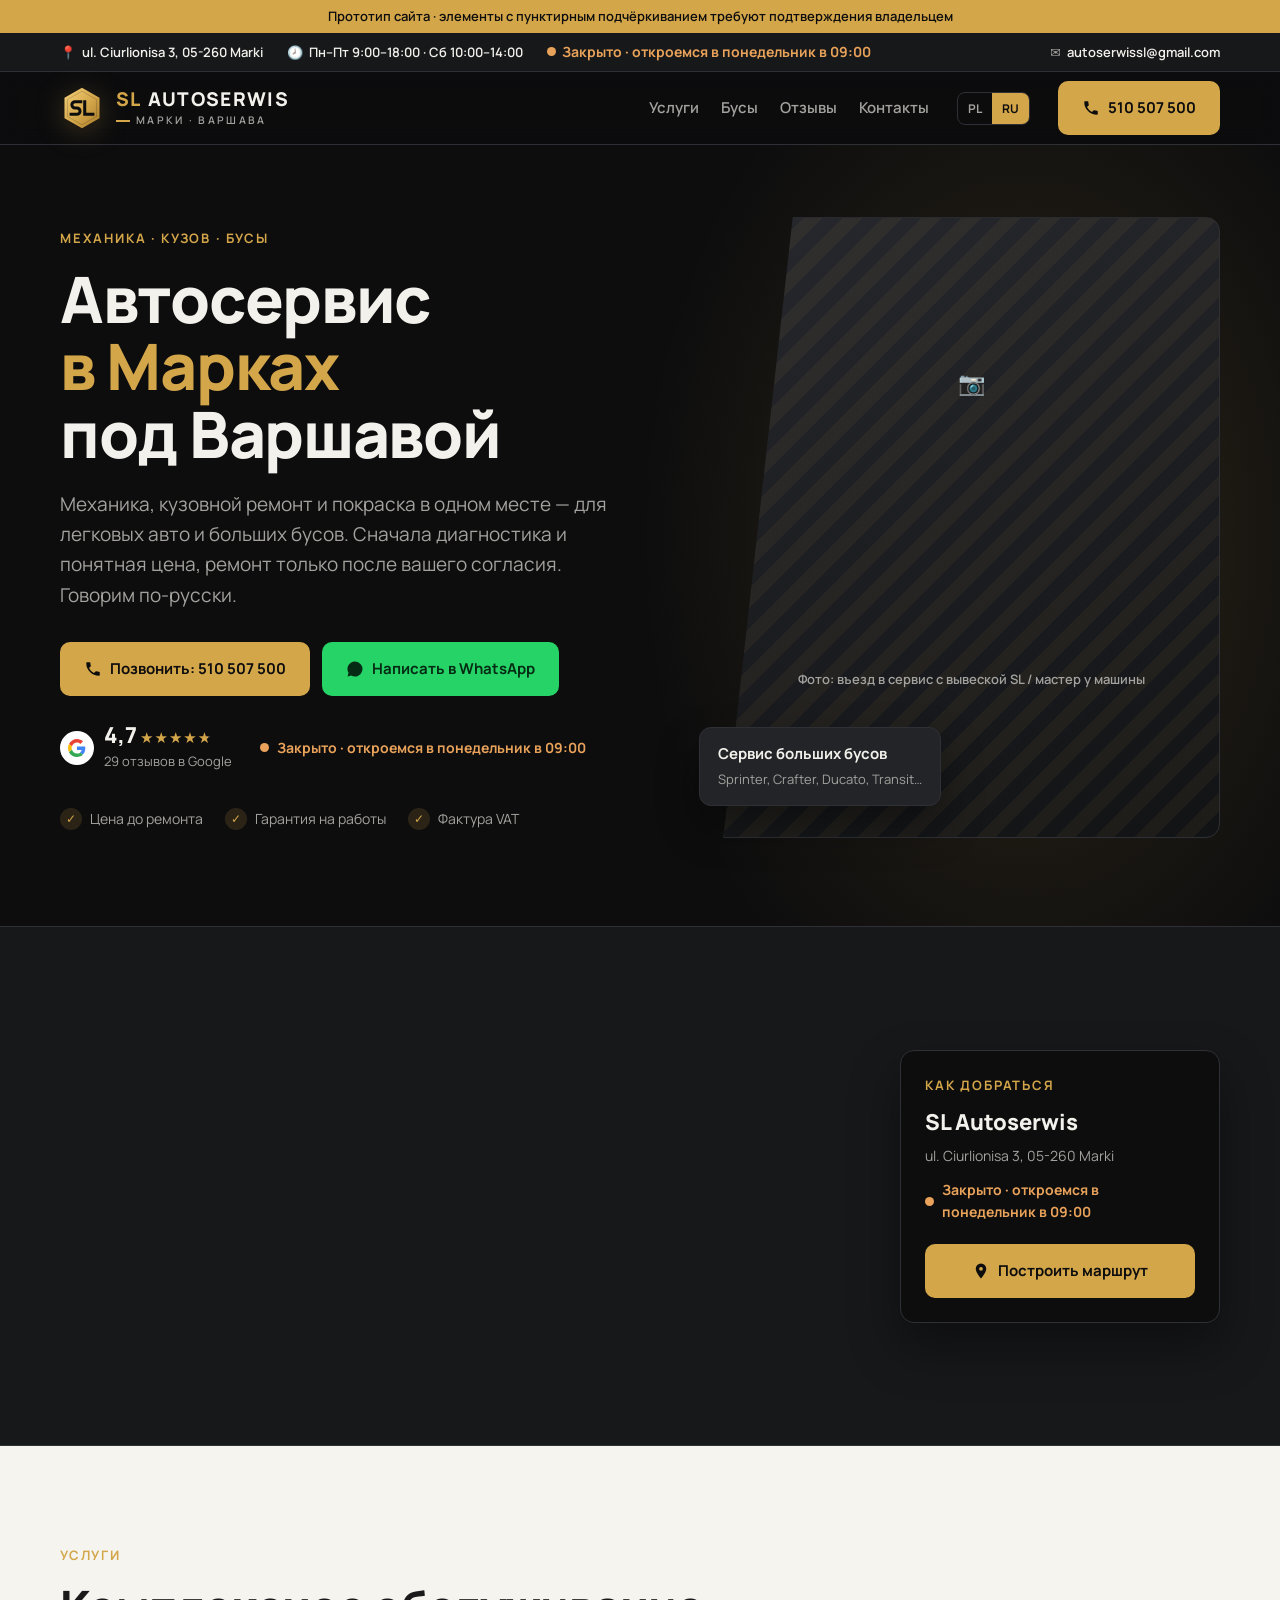
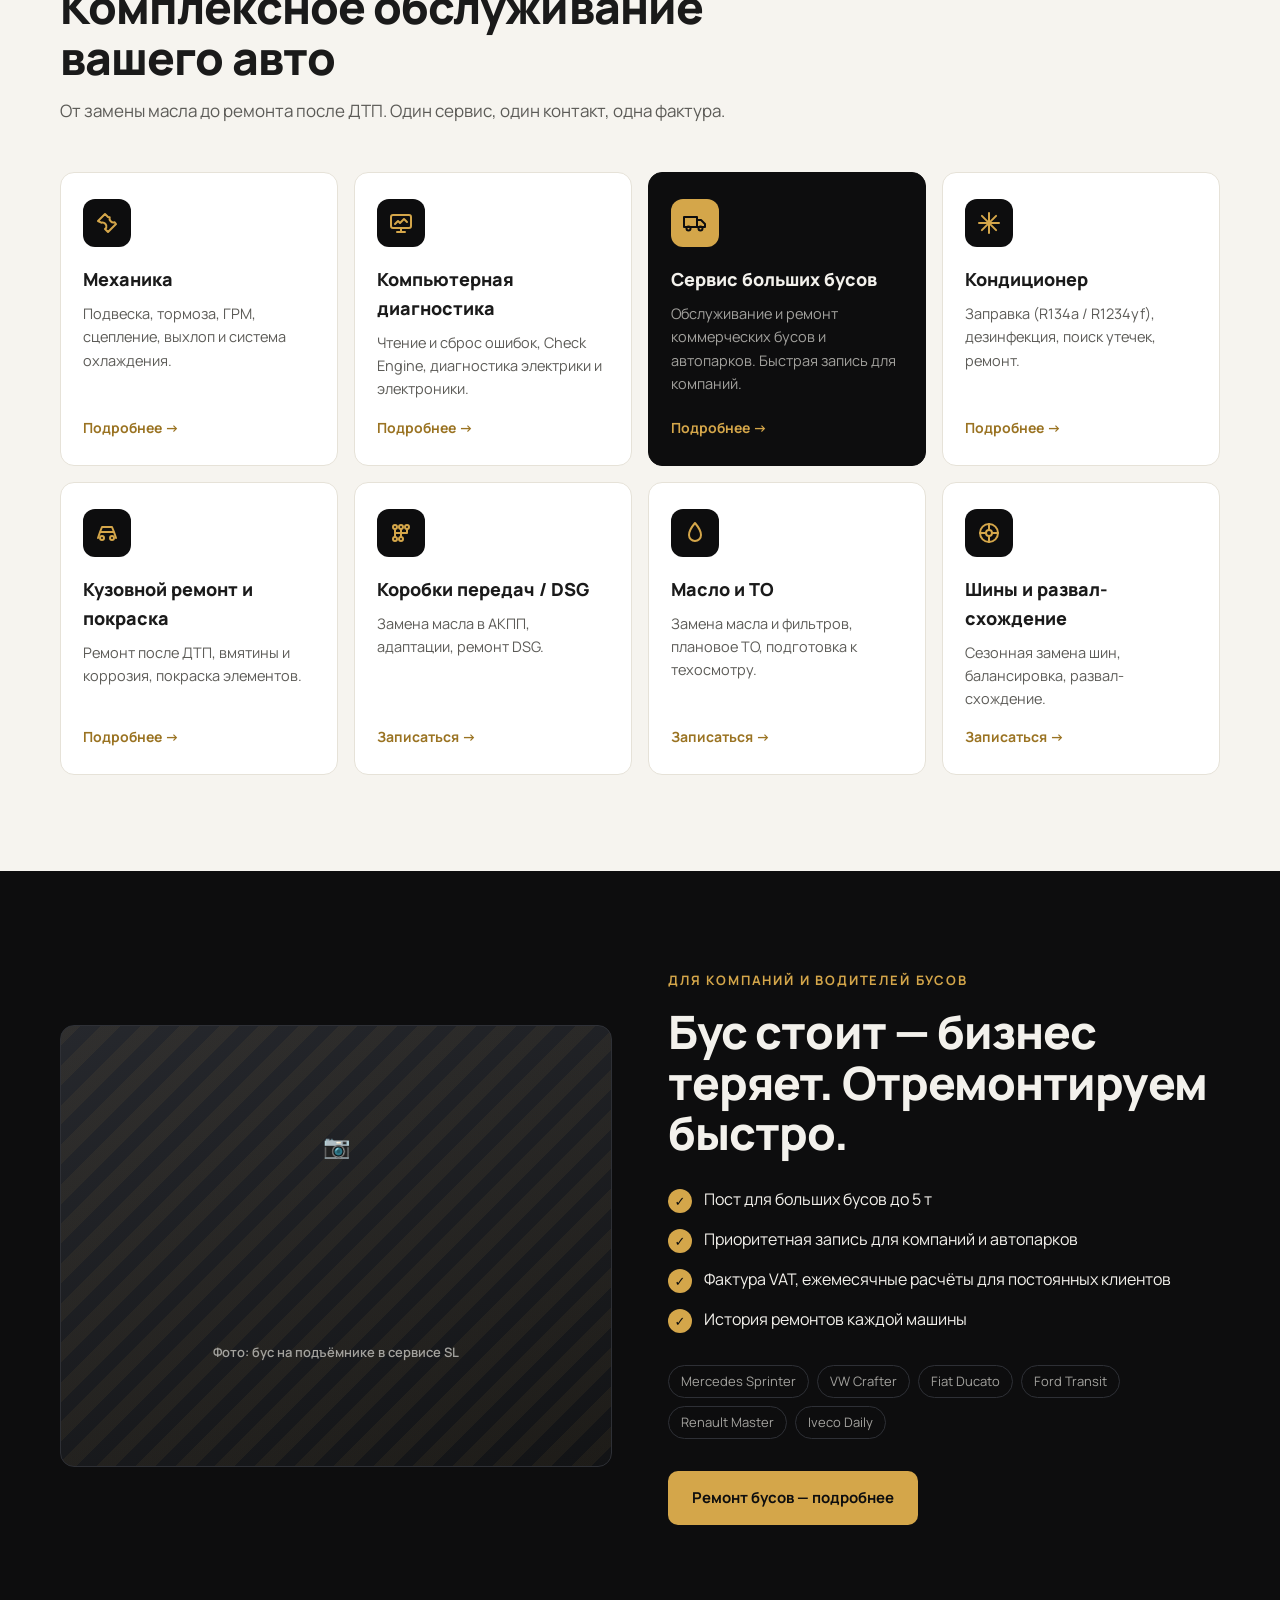
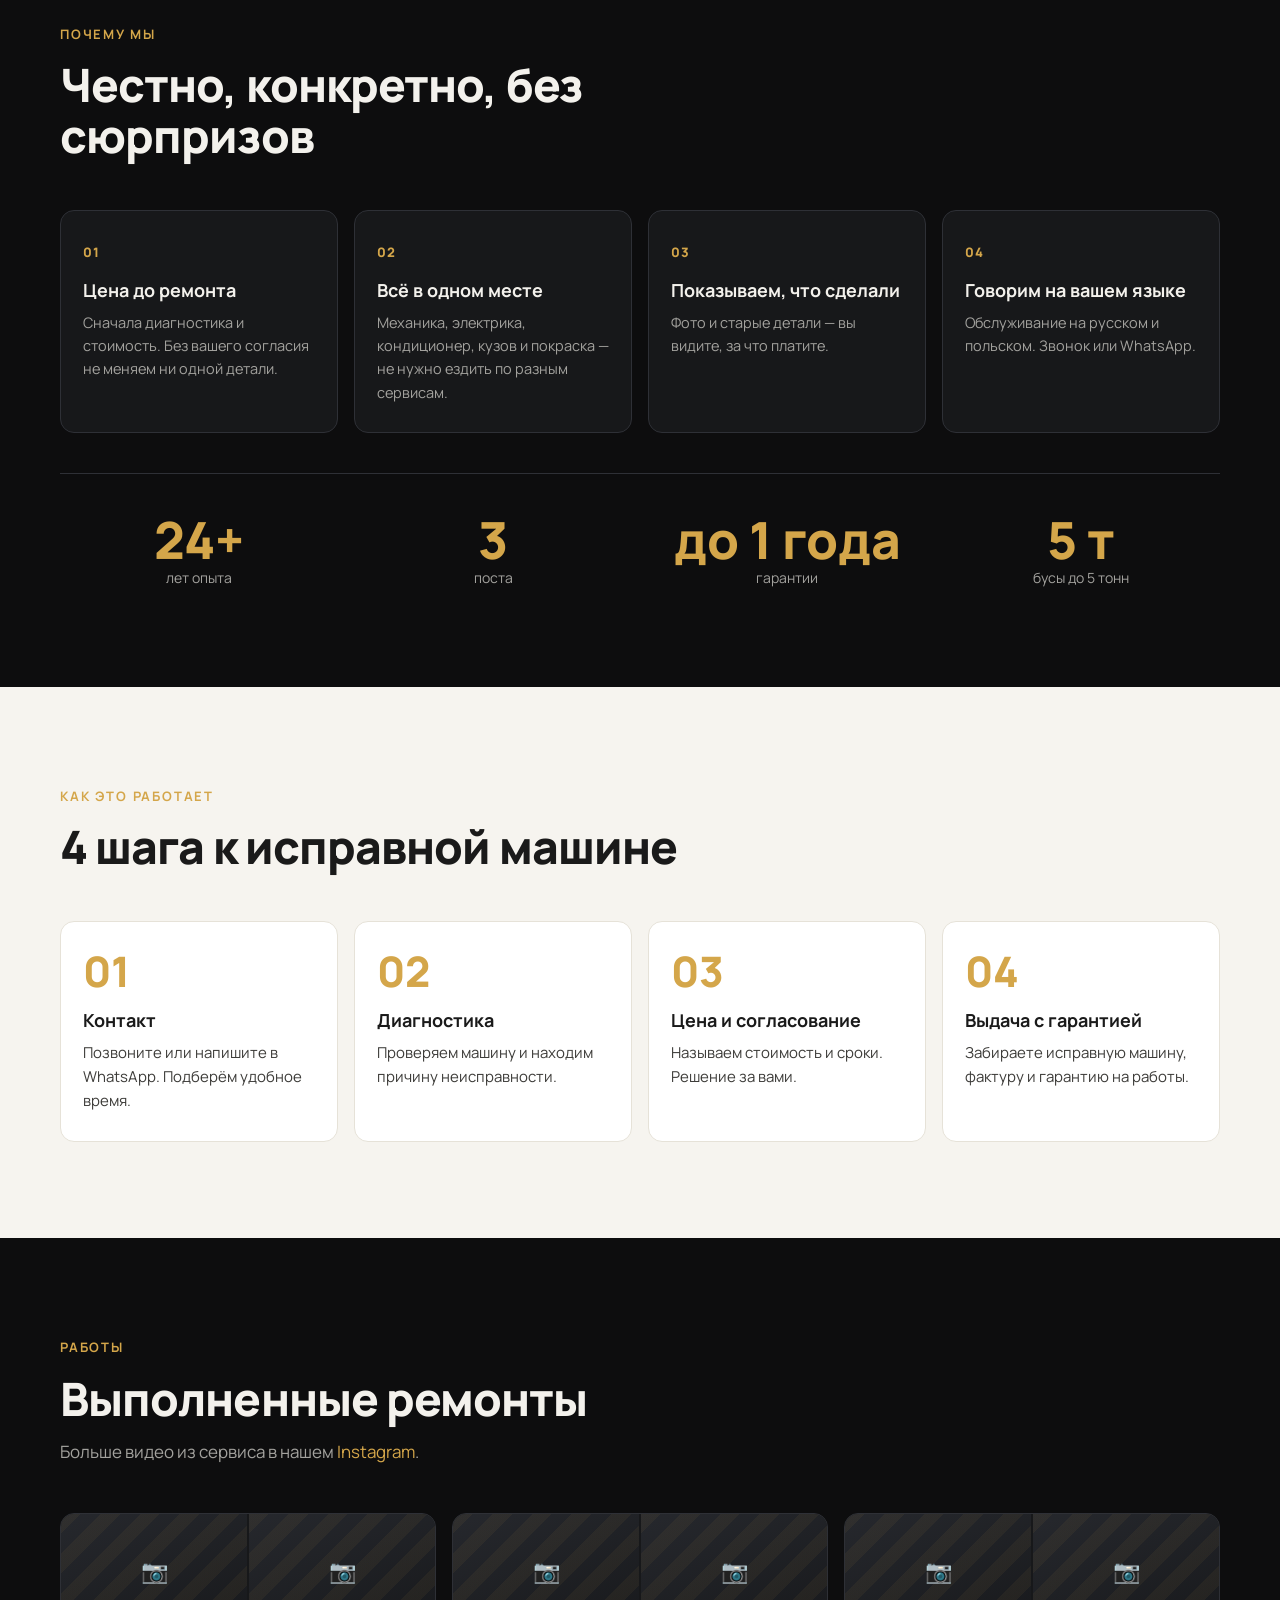
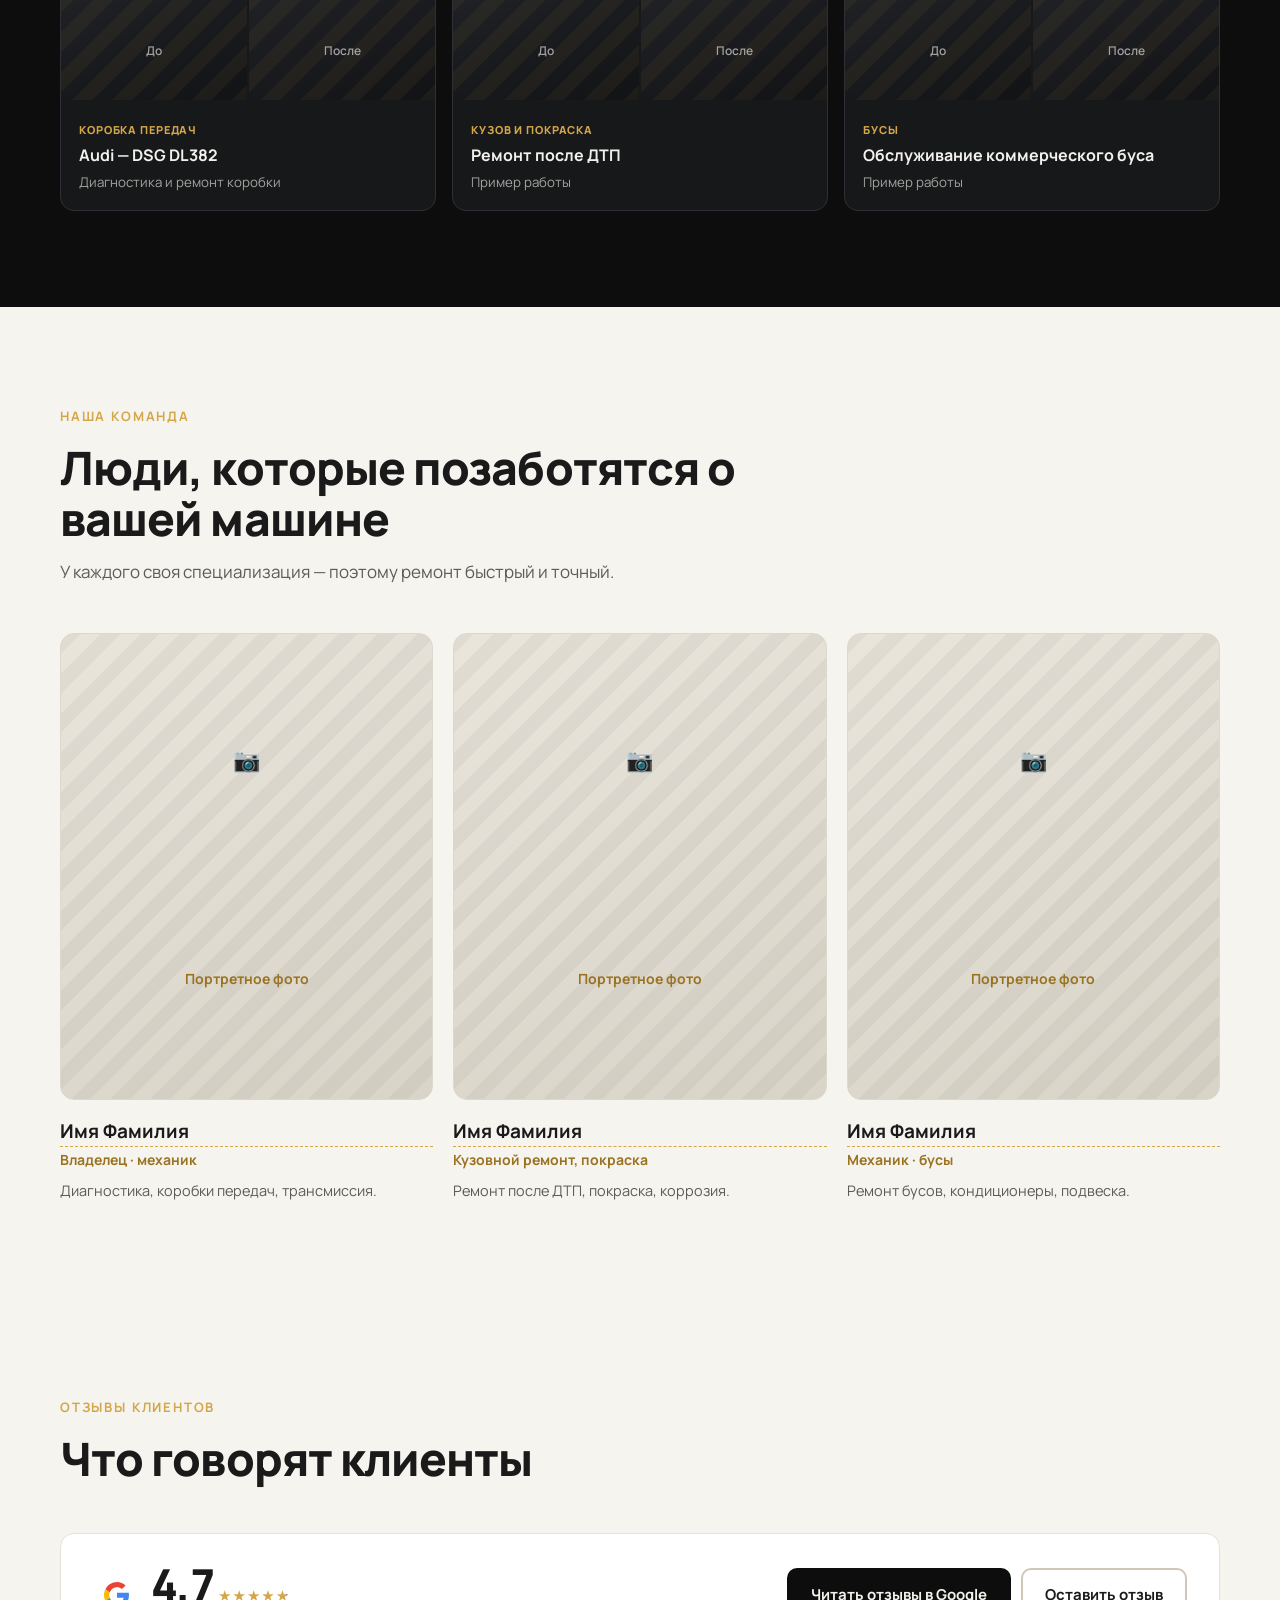
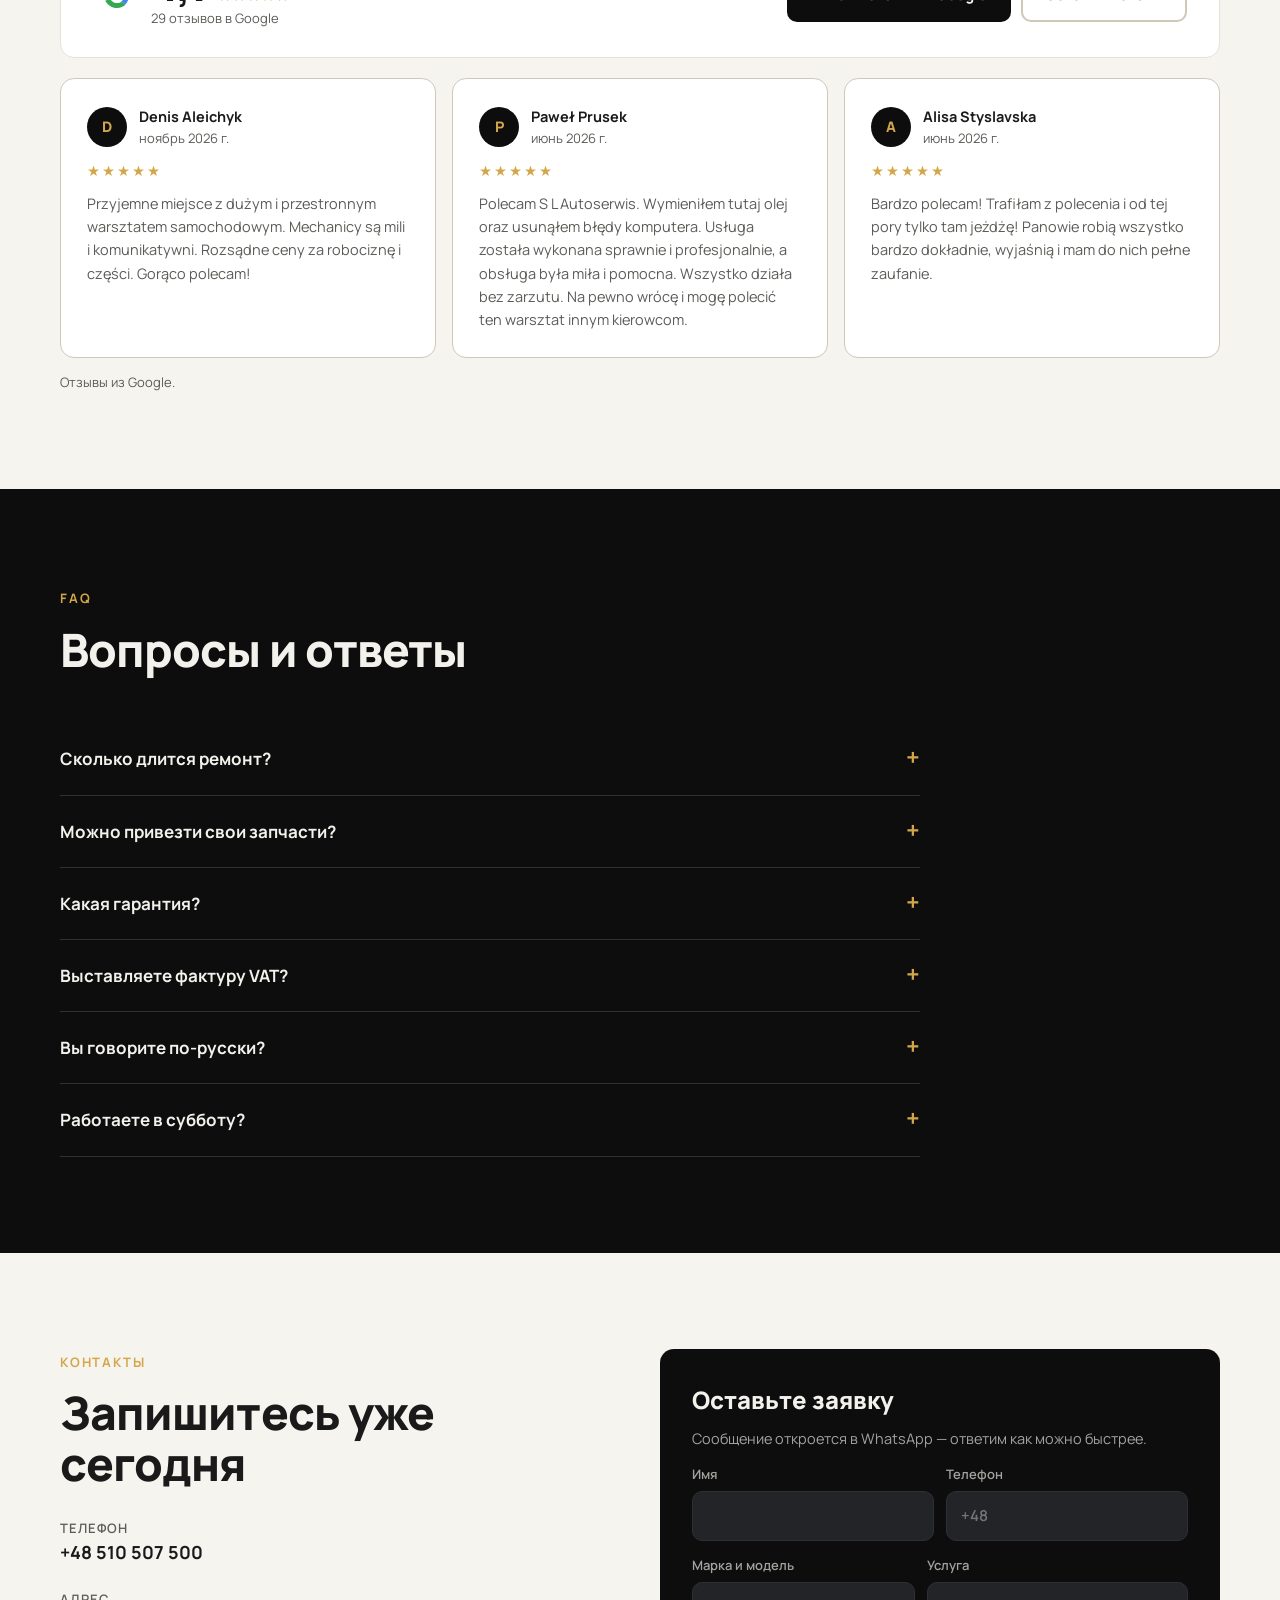
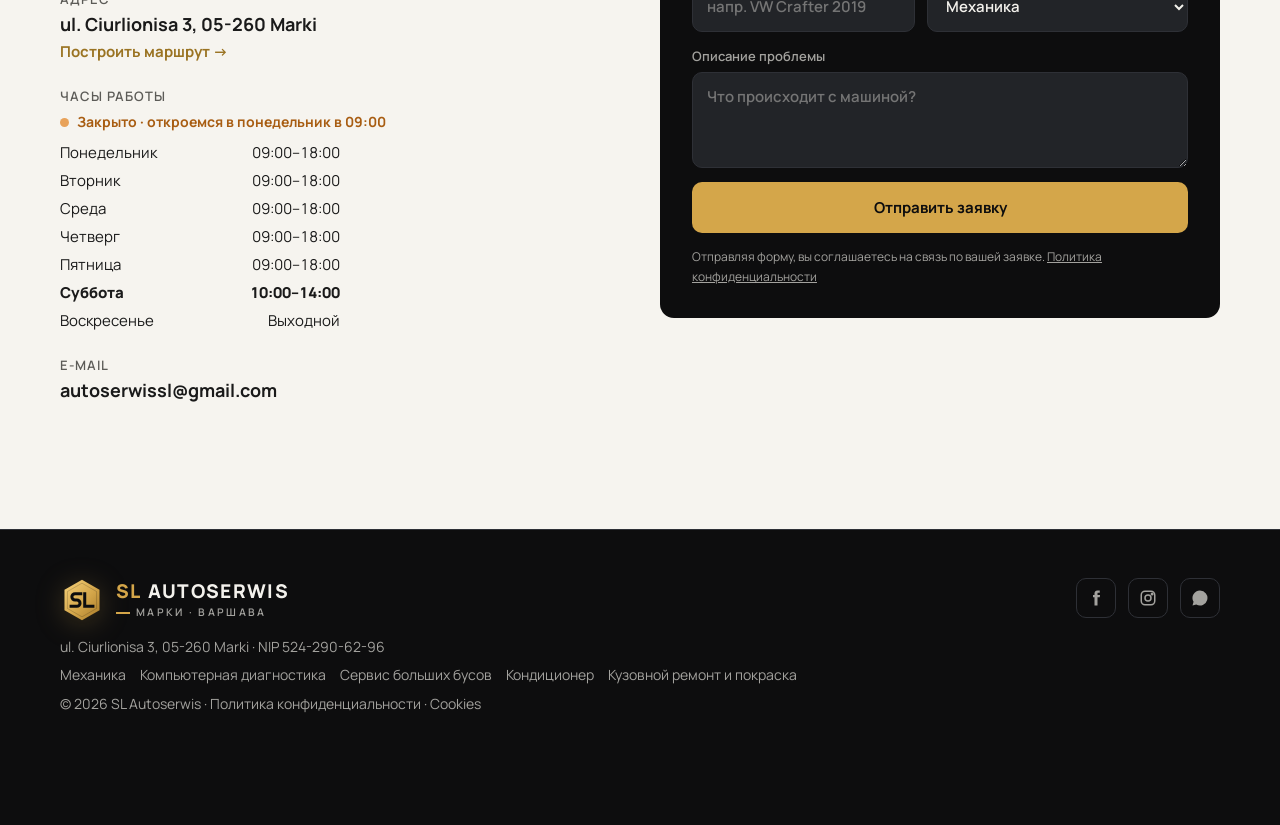
==== ru/index.html @ 9955bf22 "Deploy from sl-autoserwis@c86383a" ====
<!doctype html>
<html lang="ru" data-hours='{"0":null,"1":["09:00","18:00"],"2":["09:00","18:00"],"3":["09:00","18:00"],"4":["09:00","18:00"],"5":["09:00","18:00"],"6":["10:00","14:00"]}' data-gplace="ChIJBzP2SDncIEYR_Mc0iPlmmOU">
<head>
<meta charset="utf-8">
<meta name="viewport" content="width=device-width, initial-scale=1">
<title>Автосервис в Марках (Варшава) — механика, кузов, ремонт бусов | SL Autoserwis</title>
<meta name="description" content="SL Autoserwis в Марках под Варшавой: механика, диагностика, ремонт бусов, кондиционеры, кузовной ремонт и покраска. 4,7★ в Google. Говорим по-русски. ☎ 510 507 500">
<meta name="robots" content="noindex, nofollow">
<link rel="canonical" href="https://viktoriabortn.github.io/sl-autoserwis-site/ru/">
<link rel="alternate" hreflang="pl" href="https://viktoriabortn.github.io/sl-autoserwis-site/">
<link rel="alternate" hreflang="ru" href="https://viktoriabortn.github.io/sl-autoserwis-site/ru/">
<link rel="alternate" hreflang="x-default" href="https://viktoriabortn.github.io/sl-autoserwis-site/">
<meta property="og:type" content="website">
<meta property="og:title" content="Автосервис в Марках (Варшава) — механика, кузов, ремонт бусов | SL Autoserwis">
<meta property="og:description" content="SL Autoserwis в Марках под Варшавой: механика, диагностика, ремонт бусов, кондиционеры, кузовной ремонт и покраска. 4,7★ в Google. Говорим по-русски. ☎ 510 507 500">
<meta property="og:url" content="https://viktoriabortn.github.io/sl-autoserwis-site/ru/">
<meta property="og:locale" content="ru_RU">
<link rel="preconnect" href="https://fonts.googleapis.com">
<link rel="preconnect" href="https://fonts.gstatic.com" crossorigin>
<link href="https://fonts.googleapis.com/css2?family=Manrope:wght@400;500;600;700;800&display=swap&subset=latin-ext,cyrillic" rel="stylesheet">
<link rel="icon" type="image/svg+xml" href="../assets/favicon.svg">
<link rel="stylesheet" href="../assets/styles.css?v=2c97a1ee">
<script>document.documentElement.classList.add("js")</script>
<script type="application/ld+json">{"@context":"https://schema.org","@type":"AutoRepair","name":"SL Autoserwis","url":"https://viktoriabortn.github.io/sl-autoserwis-site/ru/","telephone":"+48510507500","taxID":"5242906296","email":"autoserwissl@gmail.com","address":{"@type":"PostalAddress","streetAddress":"ul. Ciurlionisa 3","postalCode":"05-260","addressLocality":"Marki","addressCountry":"PL"},"geo":{"@type":"GeoCoordinates","latitude":52.3366502,"longitude":21.112326},"hasMap":"https://www.google.com/maps?cid=16544086453063567356","openingHoursSpecification":[{"@type":"OpeningHoursSpecification","dayOfWeek":"Monday","opens":"09:00","closes":"18:00"},{"@type":"OpeningHoursSpecification","dayOfWeek":"Tuesday","opens":"09:00","closes":"18:00"},{"@type":"OpeningHoursSpecification","dayOfWeek":"Wednesday","opens":"09:00","closes":"18:00"},{"@type":"OpeningHoursSpecification","dayOfWeek":"Thursday","opens":"09:00","closes":"18:00"},{"@type":"OpeningHoursSpecification","dayOfWeek":"Friday","opens":"09:00","closes":"18:00"},{"@type":"OpeningHoursSpecification","dayOfWeek":"Saturday","opens":"10:00","closes":"14:00"}],"knowsLanguage":["pl","ru"],"sameAs":["https://www.facebook.com/SLautoserwis","https://www.instagram.com/sl_autoserwis/"]}</script>
</head>
<body>

<div class="proto">Прототип сайта · элементы с пунктирным подчёркиванием требуют подтверждения владельцем</div>

<div class="topbar">
  <div class="wrap">
    <div style="display:flex;gap:24px;flex-wrap:wrap;align-items:center">
      <span>📍 <b>ul. Ciurlionisa 3, 05-260 Marki</b></span>
      <span>🕗 <b>Пн–Пт 9:00–18:00 · Сб 10:00–14:00</b></span>
      <span class="status" data-status></span>
    </div>
    <span>✉️ <a href="mailto:autoserwissl@gmail.com"><b>autoserwissl@gmail.com</b></a></span>
  </div>
</div>

<header class="site">
  <div class="wrap">
    <a href="../ru/" class="logo" aria-label="SL Autoserwis">
      <svg class="logo-mark" width="44" height="44" viewBox="0 0 64 64" aria-hidden="true">
  <defs><linearGradient id="lg-h" x1="0" y1="0" x2="1" y2="1"><stop offset="0" stop-color="#f6d27a"/><stop offset=".55" stop-color="#d4a64a"/><stop offset="1" stop-color="#a87a28"/></linearGradient></defs>
  <path d="M32 2.5 57.5 17.2v29.6L32 61.5 6.5 46.8V17.2z" fill="url(#lg-h)"/>
  <path d="M32 7.5 53.2 19.7v24.6L32 56.5 10.8 44.3V19.7z" fill="none" stroke="#0d0d0e" stroke-opacity=".22" stroke-width="1.2"/>
  <g transform="translate(32 32) scale(.88) translate(-32 -32)">
    <path d="M30 21.5H20.5a5.25 5.25 0 0 0 0 10.5h3a5.25 5.25 0 0 1 0 10.5H14" fill="none" stroke="#0d0d0e" stroke-width="5" stroke-linecap="square" stroke-linejoin="round"/>
    <path d="M36.5 21.5v21H50" fill="none" stroke="#0d0d0e" stroke-width="5" stroke-linecap="square" stroke-linejoin="miter"/>
  </g>
</svg>
      <span class="logo-text"><b><em>SL</em>AUTOSERWIS</b><small>Марки · Варшава</small></span>
    </a>
    <nav class="main">
      <a href="#uslugi">Услуги</a>
      <a href="#busy">Бусы</a>
      <a href="#opinie">Отзывы</a>
      <a href="#kontakt">Контакты</a>
    </nav>
    <div class="lang" role="group" aria-label="Język / Язык">
      <a href="../" hreflang="pl">PL</a><a href="../ru/" hreflang="ru" class="on" aria-current="true">RU</a>
    </div>
    <a href="tel:+48510507500" class="btn btn-gold btn-call"><svg viewBox="0 0 24 24" fill="currentColor" aria-hidden="true"><path d="M6.6 10.8a15.1 15.1 0 0 0 6.6 6.6l2.2-2.2c.3-.3.7-.4 1-.2 1.1.4 2.3.6 3.6.6.6 0 1 .4 1 1V20c0 .6-.4 1-1 1A17 17 0 0 1 3 4c0-.6.4-1 1-1h3.5c.6 0 1 .4 1 1 0 1.3.2 2.5.6 3.6.1.3 0 .7-.2 1l-2.3 2.2z"/></svg>510 507 500</a>
  </div>
</header>

<main id="top">

<section class="hero">
  <div class="wrap">
    <div>
      <span class="eyebrow">Механика · Кузов · Бусы</span>
      <h1>Автосервис <em>в&nbsp;Марках</em> под&nbsp;Варшавой</h1>
      <p class="lead">Механика, кузовной ремонт и покраска в одном месте — для легковых авто и больших бусов. Сначала диагностика и понятная цена, ремонт только после вашего согласия. Говорим по-русски.</p>
      <div class="ctas">
        <a href="tel:+48510507500" class="btn btn-gold"><svg viewBox="0 0 24 24" fill="currentColor" aria-hidden="true"><path d="M6.6 10.8a15.1 15.1 0 0 0 6.6 6.6l2.2-2.2c.3-.3.7-.4 1-.2 1.1.4 2.3.6 3.6.6.6 0 1 .4 1 1V20c0 .6-.4 1-1 1A17 17 0 0 1 3 4c0-.6.4-1 1-1h3.5c.6 0 1 .4 1 1 0 1.3.2 2.5.6 3.6.1.3 0 .7-.2 1l-2.3 2.2z"/></svg><span>Позвонить: 510 507 500</span></a>
        <a href="https://wa.me/48510507500" target="_blank" rel="noopener" class="btn btn-wa"><svg viewBox="0 0 24 24" fill="currentColor" aria-hidden="true"><path d="M17.5 14.4c-.3-.1-1.8-.9-2-1-.3-.1-.5-.1-.7.1l-.9 1.2c-.2.2-.3.2-.6.1a8 8 0 0 1-4-3.5c-.3-.5.3-.5.9-1.6.1-.2 0-.4 0-.5l-.9-2.2c-.2-.6-.5-.5-.7-.5h-.6c-.2 0-.5.1-.8.4-.3.3-1 1-1 2.5s1.1 2.9 1.2 3.1c.1.2 2.1 3.2 5.1 4.5 1.9.8 2.6.9 3.6.7.6-.1 1.8-.7 2-1.4.2-.7.2-1.3.2-1.4-.1-.2-.3-.3-.6-.4zM12 2a10 10 0 0 0-8.6 15.1L2 22l5-1.3A10 10 0 1 0 12 2z"/></svg><span>Написать в WhatsApp</span></a>
      </div>
      <div class="hero-meta">
        
      <a class="rating" href="https://www.google.com/maps?cid=16544086453063567356" target="_blank" rel="noopener">
        <span class="g"><svg viewBox="0 0 48 48" aria-hidden="true"><path fill="#EA4335" d="M24 9.5c3.5 0 6.6 1.2 9.1 3.6l6.8-6.8C35.8 2.4 30.3 0 24 0 14.6 0 6.6 5.4 2.7 13.3l7.9 6.1C12.5 13.6 17.8 9.5 24 9.5z"/><path fill="#4285F4" d="M46.1 24.5c0-1.6-.1-3.1-.4-4.5H24v9h12.4c-.5 2.9-2.2 5.3-4.6 6.9l7.4 5.7c4.3-4 6.9-9.9 6.9-17.1z"/><path fill="#FBBC05" d="M10.6 28.6A14.5 14.5 0 0 1 9.5 24c0-1.6.3-3.2.8-4.6l-7.9-6.1A24 24 0 0 0 0 24c0 3.9.9 7.5 2.7 10.7l7.9-6.1z"/><path fill="#34A853" d="M24 48c6.5 0 11.9-2.1 15.9-5.8l-7.4-5.7c-2.1 1.4-4.8 2.3-8.5 2.3-6.2 0-11.5-4.2-13.4-9.9l-7.9 6.1C6.6 42.6 14.6 48 24 48z"/></svg></span>
        <span><strong data-g-rating>4,7</strong> <span class="stars" style="--r:94%">★★★★★</span><small data-g-count>29 отзывов в Google</small></span>
      </a>
        <span class="status" data-status></span>
      </div>
      <div class="badges">
        <div><i>✓</i><span>Цена до ремонта</span></div>
        <div><i>✓</i><span>Гарантия на работы</span></div>
        <div><i>✓</i><span>Фактура VAT</span></div>
      </div>
    </div>
    <div class="hero-media">
      <div class="ph"><span>Фото: въезд в сервис с вывеской SL / мастер у машины</span></div>
      <a class="hero-card" href="../ru/uslugi/serwis-busow/">
        <b>Сервис больших бусов</b>
        <small>Sprinter, Crafter, Ducato, Transit…</small>
      </a>
    </div>
  </div>
</section>

<section id="dojazd" class="map-band" aria-label="Адрес">
  <iframe title="SL Autoserwis — Адрес" loading="lazy" referrerpolicy="no-referrer-when-downgrade" src="https://www.google.com/maps?q=SL+Autoserwis,+Ciurlionisa+3,+05-260+Marki&z=15&output=embed&hl=ru"></iframe>
  <div class="wrap">
    <div class="map-card">
      <span class="eyebrow">Как добраться</span>
      <b>SL Autoserwis</b>
      <small>ul. Ciurlionisa 3, 05-260 Marki</small>
      <span class="status" data-status></span>
      <a class="btn btn-gold" href="https://www.google.com/maps/dir/?api=1&destination=SL+Autoserwis%2C+Ciurlionisa+3%2C+05-260+Marki" target="_blank" rel="noopener"><svg viewBox="0 0 24 24" fill="currentColor" aria-hidden="true"><path d="M12 2a7 7 0 0 0-7 7c0 5.2 7 13 7 13s7-7.8 7-13a7 7 0 0 0-7-7zm0 9.5A2.5 2.5 0 1 1 12 6.5a2.5 2.5 0 0 1 0 5z"/></svg>Построить маршрут</a>
    </div>
  </div>
</section>

<section id="uslugi" class="light">
  <div class="wrap">
    <div class="sec-head rv">
      <span class="eyebrow">Услуги</span>
      <h2>Комплексное обслуживание вашего авто</h2>
      <p>От замены масла до ремонта после ДТП. Один сервис, один контакт, одна фактура.</p>
    </div>
    <div class="services">
      <article class="svc rv">
        <div class="ic"><svg viewBox="0 0 24 24" fill="none" stroke="currentColor" stroke-width="2" stroke-linecap="round" stroke-linejoin="round" aria-hidden="true"><path d="M14.7 6.3a4 4 0 0 0 5 5L21 13l-8 8-3-3 1.3-1.3a4 4 0 0 0-5-5L3 10l7-7 3 3z"/></svg></div>
        <h3>Механика</h3>
        <p>Подвеска, тормоза, ГРМ, сцепление, выхлоп и система охлаждения.</p>
        <a href="../ru/uslugi/mechanika/">Подробнее →</a>
      </article>
      <article class="svc rv">
        <div class="ic"><svg viewBox="0 0 24 24" fill="none" stroke="currentColor" stroke-width="2" stroke-linecap="round" stroke-linejoin="round" aria-hidden="true"><rect x="2" y="4" width="20" height="13" rx="2"/><path d="M8 21h8M12 17v4M6 13l3-3 2 2 4-4 3 3"/></svg></div>
        <h3>Компьютерная диагностика</h3>
        <p>Чтение и сброс ошибок, Check Engine, диагностика электрики и электроники.</p>
        <a href="../ru/uslugi/diagnostyka/">Подробнее →</a>
      </article>
      <article class="svc featured rv">
        <div class="ic"><svg viewBox="0 0 24 24" fill="none" stroke="currentColor" stroke-width="2" stroke-linecap="round" stroke-linejoin="round" aria-hidden="true"><path d="M1 6h13v10H1zM14 9h4l4 4v3h-8"/><circle cx="5.5" cy="17.5" r="2"/><circle cx="17.5" cy="17.5" r="2"/></svg></div>
        <h3>Сервис больших бусов</h3>
        <p>Обслуживание и ремонт коммерческих бусов и автопарков. Быстрая запись для компаний.</p>
        <a href="../ru/uslugi/serwis-busow/">Подробнее →</a>
      </article>
      <article class="svc rv">
        <div class="ic"><svg viewBox="0 0 24 24" fill="none" stroke="currentColor" stroke-width="2" stroke-linecap="round" stroke-linejoin="round" aria-hidden="true"><path d="M12 2v20M4.9 4.9l14.2 14.2M2 12h20M4.9 19.1 19.1 4.9"/></svg></div>
        <h3>Кондиционер</h3>
        <p>Заправка (R134a / R1234yf), дезинфекция, поиск утечек, ремонт.</p>
        <a href="../ru/uslugi/klimatyzacja/">Подробнее →</a>
      </article>
      <article class="svc rv">
        <div class="ic"><svg viewBox="0 0 24 24" fill="none" stroke="currentColor" stroke-width="2" stroke-linecap="round" stroke-linejoin="round" aria-hidden="true"><path d="M3 17l2-6h14l2 6M5 11l2-5h10l2 5"/><circle cx="7" cy="17" r="2"/><circle cx="17" cy="17" r="2"/></svg></div>
        <h3>Кузовной ремонт и покраска</h3>
        <p>Ремонт после ДТП, вмятины и коррозия, покраска элементов.</p>
        <a href="../ru/uslugi/blacharstwo-lakiernictwo/">Подробнее →</a>
      </article>
      <article class="svc rv">
        <div class="ic"><svg viewBox="0 0 24 24" fill="none" stroke="currentColor" stroke-width="2" stroke-linecap="round" stroke-linejoin="round" aria-hidden="true"><circle cx="6" cy="6" r="2"/><circle cx="12" cy="6" r="2"/><circle cx="18" cy="6" r="2"/><circle cx="6" cy="18" r="2"/><circle cx="12" cy="18" r="2"/><path d="M6 8v8M12 8v8M18 8v4H6"/></svg></div>
        <h3>Коробки передач / DSG</h3>
        <p>Замена масла в АКПП, адаптации, ремонт DSG.</p>
        <a href="#kontakt">Записаться →</a>
      </article>
      <article class="svc rv">
        <div class="ic"><svg viewBox="0 0 24 24" fill="none" stroke="currentColor" stroke-width="2" stroke-linecap="round" stroke-linejoin="round" aria-hidden="true"><path d="M12 2s6 7 6 12a6 6 0 0 1-12 0c0-5 6-12 6-12z"/></svg></div>
        <h3>Масло и ТО</h3>
        <p>Замена масла и фильтров, плановое ТО, подготовка к техосмотру.</p>
        <a href="#kontakt">Записаться →</a>
      </article>
      <article class="svc rv">
        <div class="ic"><svg viewBox="0 0 24 24" fill="none" stroke="currentColor" stroke-width="2" stroke-linecap="round" stroke-linejoin="round" aria-hidden="true"><circle cx="12" cy="12" r="9"/><circle cx="12" cy="12" r="3"/><path d="M12 3v6M12 15v6M3 12h6M15 12h6"/></svg></div>
        <h3>Шины и развал-схождение</h3>
        <p>Сезонная замена шин, балансировка, развал-схождение.</p>
        <a href="#kontakt">Записаться →</a>
      </article>
    </div>
  </div>
</section>

<section id="busy" class="busy">
  <div class="wrap">
    <div class="ph rv"><span>Фото: бус на подъёмнике в сервисе SL</span></div>
    <div class="rv">
      <span class="eyebrow">Для компаний и водителей бусов</span>
      <h2>Бус стоит — бизнес теряет. Отремонтируем быстро.</h2>
      <ul class="checks">
        <li>Пост для больших бусов до 5 т</li>
        <li>Приоритетная запись для компаний и автопарков</li>
        <li>Фактура VAT, ежемесячные расчёты для постоянных клиентов</li>
        <li>История ремонтов каждой машины</li>
      </ul>
      <div class="models">
        <span>Mercedes Sprinter</span><span>VW Crafter</span><span>Fiat Ducato</span><span>Ford Transit</span><span>Renault Master</span><span>Iveco Daily</span>
      </div>
      <div style="margin-top:32px">
        <a href="../ru/uslugi/serwis-busow/" class="btn btn-gold">Ремонт бусов — подробнее</a>
      </div>
    </div>
  </div>
</section>

<section style="padding-top:0">
  <div class="wrap">
    <div class="sec-head rv">
      <span class="eyebrow">Почему мы</span>
      <h2>Честно, конкретно, без сюрпризов</h2>
    </div>
    <div class="why">
      <div class="rv"><span class="n">01</span><b>Цена до ремонта</b><p>Сначала диагностика и стоимость. Без вашего согласия не меняем ни одной детали.</p></div>
      <div class="rv"><span class="n">02</span><b>Всё в одном месте</b><p>Механика, электрика, кондиционер, кузов и покраска — не нужно ездить по разным сервисам.</p></div>
      <div class="rv"><span class="n">03</span><b>Показываем, что сделали</b><p>Фото и старые детали — вы видите, за что платите.</p></div>
      <div class="rv"><span class="n">04</span><b>Говорим на вашем языке</b><p>Обслуживание на русском и польском. Звонок или WhatsApp.</p></div>
    </div>
    <div class="stats rv">
      <div><strong>24+</strong><span>лет опыта</span></div>
      <div><strong>3</strong><span>поста</span></div>
      <div><strong>до 1 года</strong><span>гарантии</span></div>
      <div><strong>5 т</strong><span>бусы до 5 тонн</span></div>
    </div>
  </div>
</section>

<section class="light">
  <div class="wrap">
    <div class="sec-head rv">
      <span class="eyebrow">Как это работает</span>
      <h2>4 шага к исправной машине</h2>
    </div>
    <div class="steps">
      <div class="step rv"><b>Контакт</b><p>Позвоните или напишите в WhatsApp. Подберём удобное время.</p></div>
      <div class="step rv"><b>Диагностика</b><p>Проверяем машину и находим причину неисправности.</p></div>
      <div class="step rv"><b>Цена и согласование</b><p>Называем стоимость и сроки. Решение за вами.</p></div>
      <div class="step rv"><b>Выдача с гарантией</b><p>Забираете исправную машину, фактуру и гарантию на работы.</p></div>
    </div>
  </div>
</section>

<section id="realizacje">
  <div class="wrap">
    <div class="sec-head rv">
      <span class="eyebrow">Работы</span>
      <h2>Выполненные ремонты</h2>
      <p>Больше видео из сервиса в нашем <a href="https://www.instagram.com/sl_autoserwis/" target="_blank" rel="noopener" style="color:var(--gold)">Instagram</a>.</p>
    </div>
    <div class="works">
      <div class="work rv">
        <div class="pair"><div class="ph"><span>До</span></div><div class="ph"><span>После</span></div></div>
        <div class="meta"><span class="tag">Коробка передач</span><b>Audi — DSG DL382</b><small>Диагностика и ремонт коробки</small></div>
      </div>
      <div class="work rv">
        <div class="pair"><div class="ph"><span>До</span></div><div class="ph"><span>После</span></div></div>
        <div class="meta"><span class="tag">Кузов и покраска</span><b>Ремонт после ДТП</b><small>Пример работы</small></div>
      </div>
      <div class="work rv">
        <div class="pair"><div class="ph"><span>До</span></div><div class="ph"><span>После</span></div></div>
        <div class="meta"><span class="tag">Бусы</span><b>Обслуживание коммерческого буса</b><small>Пример работы</small></div>
      </div>
    </div>
  </div>
</section>

<section id="zespol" class="light">
  <div class="wrap">
    <div class="sec-head rv">
      <span class="eyebrow">Наша команда</span>
      <h2>Люди, которые позаботятся о вашей машине</h2>
      <p>У каждого своя специализация — поэтому ремонт быстрый и точный.</p>
    </div>
    <div class="team">
      <div class="member rv"><div class="ph"><span>Портретное фото</span></div><b class="tbd" title="Do uzupełnienia">Имя Фамилия</b><span>Владелец · механик</span><p>Диагностика, коробки передач, трансмиссия.</p></div>
      <div class="member rv"><div class="ph"><span>Портретное фото</span></div><b class="tbd" title="Do uzupełnienia">Имя Фамилия</b><span>Кузовной ремонт, покраска</span><p>Ремонт после ДТП, покраска, коррозия.</p></div>
      <div class="member rv"><div class="ph"><span>Портретное фото</span></div><b class="tbd" title="Do uzupełnienia">Имя Фамилия</b><span>Механик · бусы</span><p>Ремонт бусов, кондиционеры, подвеска.</p></div>
    </div>
  </div>
</section>



<section id="opinie" class="light">
  <div class="wrap">
    <div class="sec-head rv">
      <span class="eyebrow">Отзывы клиентов</span>
      <h2>Что говорят клиенты</h2>
    </div>
    <div class="rating-big rv">
      
      <a class="rating" href="https://www.google.com/maps?cid=16544086453063567356" target="_blank" rel="noopener">
        <span class="g"><svg viewBox="0 0 48 48" aria-hidden="true"><path fill="#EA4335" d="M24 9.5c3.5 0 6.6 1.2 9.1 3.6l6.8-6.8C35.8 2.4 30.3 0 24 0 14.6 0 6.6 5.4 2.7 13.3l7.9 6.1C12.5 13.6 17.8 9.5 24 9.5z"/><path fill="#4285F4" d="M46.1 24.5c0-1.6-.1-3.1-.4-4.5H24v9h12.4c-.5 2.9-2.2 5.3-4.6 6.9l7.4 5.7c4.3-4 6.9-9.9 6.9-17.1z"/><path fill="#FBBC05" d="M10.6 28.6A14.5 14.5 0 0 1 9.5 24c0-1.6.3-3.2.8-4.6l-7.9-6.1A24 24 0 0 0 0 24c0 3.9.9 7.5 2.7 10.7l7.9-6.1z"/><path fill="#34A853" d="M24 48c6.5 0 11.9-2.1 15.9-5.8l-7.4-5.7c-2.1 1.4-4.8 2.3-8.5 2.3-6.2 0-11.5-4.2-13.4-9.9l-7.9 6.1C6.6 42.6 14.6 48 24 48z"/></svg></span>
        <span><strong data-g-rating>4,7</strong> <span class="stars" style="--r:94%">★★★★★</span><small data-g-count>29 отзывов в Google</small></span>
      </a>
      <div class="acts">
        <a class="btn btn-dark" href="https://search.google.com/local/reviews?placeid=ChIJBzP2SDncIEYR_Mc0iPlmmOU" target="_blank" rel="noopener">Читать отзывы в Google</a>
        <a class="btn btn-outline" href="https://search.google.com/local/writereview?placeid=ChIJBzP2SDncIEYR_Mc0iPlmmOU" target="_blank" rel="noopener">Оставить отзыв</a>
      </div>
    </div>
    <div class="reviews" id="gReviews">
      <article class="review g-review rv"><header><span class="g-initial">D</span><div><a class="g-author" href="https://search.google.com/local/reviews?placeid=ChIJBzP2SDncIEYR_Mc0iPlmmOU" target="_blank" rel="noopener">Denis Aleichyk</a><small>ноябрь 2026 г.</small></div></header><div class="stars" style="--r:100%">★★★★★</div><p>Przyjemne miejsce z dużym i przestronnym warsztatem samochodowym. Mechanicy są mili i komunikatywni. Rozsądne ceny za robociznę i części. Gorąco polecam!</p></article>
      <article class="review g-review rv"><header><span class="g-initial">P</span><div><a class="g-author" href="https://search.google.com/local/reviews?placeid=ChIJBzP2SDncIEYR_Mc0iPlmmOU" target="_blank" rel="noopener">Paweł Prusek</a><small>июнь 2026 г.</small></div></header><div class="stars" style="--r:100%">★★★★★</div><p>Polecam S L Autoserwis. Wymieniłem tutaj olej oraz usunąłem błędy komputera. Usługa została wykonana sprawnie i profesjonalnie, a obsługa była miła i pomocna. Wszystko działa bez zarzutu. Na pewno wrócę i mogę polecić ten warsztat innym kierowcom.</p></article>
      <article class="review g-review rv"><header><span class="g-initial">A</span><div><a class="g-author" href="https://search.google.com/local/reviews?placeid=ChIJBzP2SDncIEYR_Mc0iPlmmOU" target="_blank" rel="noopener">Alisa Styslavska</a><small>июнь 2026 г.</small></div></header><div class="stars" style="--r:100%">★★★★★</div><p>Bardzo polecam! Trafiłam z polecenia i od tej pory tylko tam jeżdżę! Panowie robią wszystko bardzo dokładnie, wyjaśnią i mam do nich pełne zaufanie.</p></article>
    </div>
    <p class="note g-source">Отзывы из Google.</p>
  </div>
</section>

<section>
  <div class="wrap">
    <div class="sec-head rv">
      <span class="eyebrow">FAQ</span>
      <h2>Вопросы и ответы</h2>
    </div>
    <div class="faq rv">
      <details><summary>Сколько длится ремонт?</summary><p>Простые работы (масло, колодки, кондиционер) обычно делаем в день визита. Срок крупного ремонта называем вместе с ценой.</p></details>
      <details><summary>Можно привезти свои запчасти?</summary><p>Да, но на запчасти клиента гарантии нет — только на работу. Можем заказать проверенные запчасти сами.</p></details>
      <details><summary>Какая гарантия?</summary><p>На работы даём гарантию до 1 года, на запчасти — по гарантии производителя.</p></details>
      <details><summary>Выставляете фактуру VAT?</summary><p>Да, для частных лиц и компаний.</p></details>
      <details><summary>Вы говорите по-русски?</summary><p>Да, обслуживаем на русском и польском языках.</p></details>
      <details><summary>Работаете в субботу?</summary><p>Да, в субботу с 10:00 до 14:00.</p></details>
    </div>
  </div>
</section>

<section id="kontakt" class="light contact">
  <div class="wrap">
    <div class="rv">
      <span class="eyebrow">Контакты</span>
      <h2>Запишитесь уже сегодня</h2>
      <div class="info">
        <div><small>Телефон</small><a href="tel:+48510507500">+48 510 507 500</a></div>
        <div><small>Адрес</small><b>ul. Ciurlionisa 3, 05-260 Marki</b><br><a href="https://www.google.com/maps/dir/?api=1&destination=SL+Autoserwis%2C+Ciurlionisa+3%2C+05-260+Marki" target="_blank" rel="noopener" style="font-size:15px;color:#9a7322">Построить маршрут →</a></div>
        <div><small>Часы работы</small><span class="status" data-status style="margin:4px 0 8px"></span><ul class="hours"><li data-day="1"><span>Понедельник</span><span>09:00–18:00</span></li><li data-day="2"><span>Вторник</span><span>09:00–18:00</span></li><li data-day="3"><span>Среда</span><span>09:00–18:00</span></li><li data-day="4"><span>Четверг</span><span>09:00–18:00</span></li><li data-day="5"><span>Пятница</span><span>09:00–18:00</span></li><li data-day="6"><span>Суббота</span><span>10:00–14:00</span></li><li data-day="0"><span>Воскресенье</span><span>Выходной</span></li></ul></div>
        <div><small>E-mail</small><a href="mailto:autoserwissl@gmail.com">autoserwissl@gmail.com</a></div>
      </div>

    </div>
    <form class="lead rv" id="leadForm">
      <h3>Оставьте заявку</h3>
      <p>Сообщение откроется в WhatsApp — ответим как можно быстрее.</p>
      <div class="row">
        <label>Имя<input id="f-name" name="name" required autocomplete="given-name"></label>
        <label>Телефон<input id="f-phone" name="phone" type="tel" required autocomplete="tel" placeholder="+48"></label>
      </div>
      <div class="row">
        <label>Марка и модель<input id="f-car" name="car" placeholder="напр. VW Crafter 2019"></label>
        <label>Услуга
          <select id="f-service" name="service">
            <option>Механика</option><option>Компьютерная диагностика</option><option>Сервис больших бусов</option><option>Кондиционер</option><option>Кузовной ремонт и покраска</option><option>Коробки передач / DSG</option><option>Масло и ТО</option><option>Шины и развал-схождение</option><option>Другое</option>
          </select>
        </label>
      </div>
      <label>Описание проблемы<textarea id="f-msg" name="msg" placeholder="Что происходит с машиной?"></textarea></label>
      <button class="btn btn-gold" type="submit">Отправить заявку</button>
      <small>Отправляя форму, вы соглашаетесь на связь по вашей заявке. <a href="#" style="text-decoration:underline">Политика конфиденциальности</a></small>
    </form>
  </div>
</section>

</main>

<footer>
  <div class="wrap">
    <div>
      <a href="../ru/" class="logo" style="margin-bottom:14px"><svg class="logo-mark" width="44" height="44" viewBox="0 0 64 64" aria-hidden="true">
  <defs><linearGradient id="lg-f" x1="0" y1="0" x2="1" y2="1"><stop offset="0" stop-color="#f6d27a"/><stop offset=".55" stop-color="#d4a64a"/><stop offset="1" stop-color="#a87a28"/></linearGradient></defs>
  <path d="M32 2.5 57.5 17.2v29.6L32 61.5 6.5 46.8V17.2z" fill="url(#lg-f)"/>
  <path d="M32 7.5 53.2 19.7v24.6L32 56.5 10.8 44.3V19.7z" fill="none" stroke="#0d0d0e" stroke-opacity=".22" stroke-width="1.2"/>
  <g transform="translate(32 32) scale(.88) translate(-32 -32)">
    <path d="M30 21.5H20.5a5.25 5.25 0 0 0 0 10.5h3a5.25 5.25 0 0 1 0 10.5H14" fill="none" stroke="#0d0d0e" stroke-width="5" stroke-linecap="square" stroke-linejoin="round"/>
    <path d="M36.5 21.5v21H50" fill="none" stroke="#0d0d0e" stroke-width="5" stroke-linecap="square" stroke-linejoin="miter"/>
  </g>
</svg>
      <span class="logo-text"><b><em>SL</em>AUTOSERWIS</b><small>Марки · Варшава</small></span></a>
      <div>ul. Ciurlionisa 3, 05-260 Marki · NIP 524-290-62-96</div>
      <div style="margin-top:6px;display:flex;gap:6px 14px;flex-wrap:wrap"><a href="../ru/uslugi/mechanika/">Механика</a><a href="../ru/uslugi/diagnostyka/">Компьютерная диагностика</a><a href="../ru/uslugi/serwis-busow/">Сервис больших бусов</a><a href="../ru/uslugi/klimatyzacja/">Кондиционер</a><a href="../ru/uslugi/blacharstwo-lakiernictwo/">Кузовной ремонт и покраска</a></div>
      <div style="margin-top:6px">© 2026 SL Autoserwis · <a href="#">Политика конфиденциальности</a> · <a href="#">Cookies</a></div>
    </div>
    <div class="soc">
      <a href="https://www.facebook.com/SLautoserwis" target="_blank" rel="noopener" aria-label="Facebook"><svg viewBox="0 0 24 24" fill="currentColor"><path d="M14 8V6c0-.9.6-1 1-1h2V2h-3c-3 0-4 2-4 4v2H8v3h2v11h4V11h3l.4-3H14z"/></svg></a>
      <a href="https://www.instagram.com/sl_autoserwis/" target="_blank" rel="noopener" aria-label="Instagram"><svg viewBox="0 0 24 24" fill="none" stroke="currentColor" stroke-width="2"><rect x="3" y="3" width="18" height="18" rx="5"/><circle cx="12" cy="12" r="4"/><circle cx="17.5" cy="6.5" r="1" fill="currentColor"/></svg></a>
      <a href="https://wa.me/48510507500" target="_blank" rel="noopener" aria-label="WhatsApp"><svg viewBox="0 0 24 24" fill="currentColor" aria-hidden="true"><path d="M17.5 14.4c-.3-.1-1.8-.9-2-1-.3-.1-.5-.1-.7.1l-.9 1.2c-.2.2-.3.2-.6.1a8 8 0 0 1-4-3.5c-.3-.5.3-.5.9-1.6.1-.2 0-.4 0-.5l-.9-2.2c-.2-.6-.5-.5-.7-.5h-.6c-.2 0-.5.1-.8.4-.3.3-1 1-1 2.5s1.1 2.9 1.2 3.1c.1.2 2.1 3.2 5.1 4.5 1.9.8 2.6.9 3.6.7.6-.1 1.8-.7 2-1.4.2-.7.2-1.3.2-1.4-.1-.2-.3-.3-.6-.4zM12 2a10 10 0 0 0-8.6 15.1L2 22l5-1.3A10 10 0 1 0 12 2z"/></svg></a>
    </div>
  </div>
</footer>

<div class="mbar">
  <a href="tel:+48510507500" class="btn btn-gold">Позвонить</a>
  <a href="https://wa.me/48510507500" target="_blank" rel="noopener" class="btn btn-wa">WhatsApp</a>
</div>

<script src="../assets/main.js?v=954efecd"></script>
</body>
</html>
---- assets/styles.css ----
:root {
  --black: #0d0d0e;
  --graphite: #17181a;
  --graphite-2: #222428;
  --line: #2e3036;
  --gold: #d4a64a;
  --gold-2: #f0c96b;
  --text: #f3f1ec;
  --muted: #a3a29e;
  --light: #f6f4ef;
  --light-text: #1a1a1a;
  --light-muted: #5c5b57;
  --radius: 14px;
  --wrap: 1200px;
}
* { box-sizing: border-box; margin: 0; padding: 0; }
html { scroll-behavior: smooth; scroll-padding-top: 80px; }
body { font-family: "Manrope", system-ui, sans-serif; background: var(--black); color: var(--text); line-height: 1.6; -webkit-font-smoothing: antialiased; }
img { max-width: 100%; display: block; }
a { color: inherit; text-decoration: none; }
.wrap { max-width: var(--wrap); margin: 0 auto; padding: 0 20px; }
.tbd { border-bottom: 1px dashed var(--gold); cursor: help; }

/* Prototype notice */
.proto { background: var(--gold); color: var(--black); font-size: 13px; font-weight: 600; text-align: center; padding: 6px 16px; }

/* Top bar */
.topbar { background: var(--graphite); font-size: 13px; color: var(--muted); border-bottom: 1px solid var(--line); }
.topbar .wrap { display: flex; gap: 24px; justify-content: space-between; padding-top: 8px; padding-bottom: 8px; flex-wrap: wrap; }
.topbar span { display: inline-flex; gap: 6px; align-items: center; }
.topbar b { color: var(--text); font-weight: 600; }

/* Header */
header.site { position: sticky; top: 0; z-index: 50; background: rgba(13,13,14,.92); backdrop-filter: blur(10px); border-bottom: 1px solid var(--line); }
header.site .wrap { display: flex; align-items: center; gap: 28px; height: 72px; }
.logo { display: flex; align-items: center; gap: 12px; }
.logo-mark { flex: none; display: block; filter: drop-shadow(0 4px 14px rgba(212,166,74,.25)); transition: transform .7s cubic-bezier(.5,0,.2,1); }
.logo:hover .logo-mark { transform: rotate(360deg); }
.logo-text { display: flex; flex-direction: column; line-height: 1; }
.logo-text b { font-size: 19px; font-weight: 800; letter-spacing: .07em; color: var(--text); }
.logo-text em { font-style: normal; color: var(--gold); margin-right: .32em; }
.logo small { display: flex; align-items: center; gap: 6px; margin-top: 6px; font-size: 10.5px; font-weight: 600; color: var(--muted); letter-spacing: .22em; text-transform: uppercase; }
.logo small::before { content: ""; width: 14px; height: 2px; background: var(--gold); }
nav.main { display: flex; gap: 22px; margin-left: auto; font-size: 15px; font-weight: 600; }
nav.main a { color: var(--muted); transition: color .2s; }
nav.main a:hover { color: var(--text); }
.lang { display: flex; border: 1px solid var(--line); border-radius: 8px; overflow: hidden; }
.lang a { color: var(--muted); font-size: 12px; font-weight: 700; padding: 6px 10px; }
.lang a.on { background: var(--gold); color: var(--black); }
.btn { display: inline-flex; align-items: center; justify-content: center; gap: 8px; border-radius: 10px; font-weight: 700; font-size: 15px; padding: 13px 22px; border: 2px solid transparent; transition: transform .15s, background .2s, border-color .2s; cursor: pointer; font-family: inherit; white-space: nowrap; }
.btn:hover { transform: translateY(-1px); }
.btn-gold { background: var(--gold); color: var(--black); }
.btn-gold:hover { background: var(--gold-2); }
.btn-ghost { border-color: var(--line); color: var(--text); background: rgba(255,255,255,.03); }
.btn-ghost:hover { border-color: var(--gold); }
.btn-wa { background: #25d366; color: #062b14; }
.btn svg { width: 18px; height: 18px; flex: none; }

/* Placeholder photo */
.ph { position: relative; background:
    repeating-linear-gradient(135deg, rgba(212,166,74,.06) 0 14px, transparent 14px 28px),
    linear-gradient(160deg, #26282d, #121315);
  border: 1px solid var(--line); border-radius: var(--radius); display: grid; place-items: center; color: var(--muted); font-size: 13px; font-weight: 600; text-align: center; padding: 16px; overflow: hidden; }
.ph::before { content: "📷"; display: block; font-size: 22px; margin-bottom: 4px; }
.ph span { display: block; }

/* Hero */
.hero { position: relative; padding: 72px 0 88px; overflow: hidden; }
.hero::after { content: ""; position: absolute; right: -10%; top: -20%; width: 60%; height: 140%; background: radial-gradient(closest-side, rgba(212,166,74,.16), transparent); pointer-events: none; }
.hero .wrap { display: grid; grid-template-columns: 1.1fr .9fr; gap: 56px; align-items: center; position: relative; z-index: 1; }
.eyebrow { display: inline-block; color: var(--gold); font-size: 13px; font-weight: 700; letter-spacing: .14em; text-transform: uppercase; margin-bottom: 16px; }
h1 { font-size: clamp(36px, 5.2vw, 64px); line-height: 1.05; font-weight: 800; letter-spacing: -.02em; }
h1 em { font-style: normal; color: var(--gold); }
.hero p.lead { font-size: 19px; color: var(--muted); margin: 22px 0 32px; max-width: 560px; }
.hero .ctas { display: flex; gap: 12px; flex-wrap: wrap; }
.badges { display: flex; gap: 22px; flex-wrap: wrap; margin-top: 36px; font-size: 14px; color: var(--muted); }
.badges div { display: flex; align-items: center; gap: 8px; }
.badges i { width: 22px; height: 22px; border-radius: 50%; background: rgba(212,166,74,.15); color: var(--gold); display: grid; place-items: center; font-style: normal; font-size: 12px; font-weight: 800; }
.hero-media { position: relative; }
.hero-media .ph { aspect-ratio: 4/5; clip-path: polygon(14% 0, 100% 0, 100% 100%, 0 100%); border-radius: 0 var(--radius) var(--radius) 0; }
.hero-card { position: absolute; left: -24px; bottom: 32px; background: var(--graphite-2); border: 1px solid var(--line); border-radius: 12px; padding: 14px 18px; box-shadow: 0 20px 40px rgba(0,0,0,.4); }
.hero-card b { display: block; font-size: 15px; }
.hero-card small { color: var(--muted); font-size: 13px; }

/* Sections */
section { padding: 96px 0; }
.sec-head { max-width: 720px; margin-bottom: 48px; }
h2 { font-size: clamp(30px, 3.6vw, 46px); line-height: 1.1; font-weight: 800; letter-spacing: -.02em; }
.sec-head p { color: var(--muted); font-size: 17px; margin-top: 14px; }
.light { background: var(--light); color: var(--light-text); }
.light .sec-head p, .light .muted { color: var(--light-muted); }

/* Services */
.services { display: grid; grid-template-columns: repeat(4, 1fr); gap: 16px; }
.svc { background: #fff; border: 1px solid #e6e2d8; border-radius: var(--radius); padding: 26px 22px; transition: transform .2s, box-shadow .2s, border-color .2s; display: flex; flex-direction: column; }
.svc:hover { transform: translateY(-4px); box-shadow: 0 18px 40px rgba(0,0,0,.08); border-color: var(--gold); }
.svc .ic { width: 48px; height: 48px; border-radius: 12px; background: var(--black); color: var(--gold); display: grid; place-items: center; margin-bottom: 18px; }
.svc .ic svg { width: 24px; height: 24px; }
.svc h3 { font-size: 18px; font-weight: 800; margin-bottom: 8px; }
.svc p { font-size: 14.5px; color: var(--light-muted); flex: 1; }
.svc a { margin-top: 16px; font-size: 14px; font-weight: 700; color: #9a7322; }
.svc.featured { background: var(--black); color: var(--text); border-color: var(--black); }
.svc.featured p { color: var(--muted); }
.svc.featured .ic { background: var(--gold); color: var(--black); }
.svc.featured a { color: var(--gold); }

/* Busy */
.busy .wrap { display: grid; grid-template-columns: 1fr 1fr; gap: 56px; align-items: center; }
.busy .ph { aspect-ratio: 5/4; }
.checks { list-style: none; display: grid; gap: 14px; margin: 28px 0 32px; }
.checks li { display: flex; gap: 12px; align-items: flex-start; }
.checks li::before { content: "✓"; flex: none; width: 24px; height: 24px; border-radius: 50%; background: var(--gold); color: var(--black); font-weight: 800; font-size: 13px; display: grid; place-items: center; margin-top: 2px; }
.models { display: flex; flex-wrap: wrap; gap: 8px; margin-top: 8px; }
.models span { border: 1px solid var(--line); border-radius: 999px; padding: 5px 12px; font-size: 13px; color: var(--muted); }

/* Why */
.why { display: grid; grid-template-columns: repeat(4, 1fr); gap: 16px; }
.why div { padding: 28px 22px; border-radius: var(--radius); background: var(--graphite); border: 1px solid var(--line); }
.why b { display: block; font-size: 18px; margin: 12px 0 6px; }
.why p { font-size: 14.5px; color: var(--muted); }
.why .n { font-size: 13px; font-weight: 800; color: var(--gold); letter-spacing: .1em; }
.stats { display: grid; grid-template-columns: repeat(4, 1fr); gap: 16px; margin-top: 40px; border-top: 1px solid var(--line); padding-top: 40px; }
.stats div { text-align: center; }
.stats strong { display: block; font-size: clamp(36px, 4vw, 52px); font-weight: 800; color: var(--gold); line-height: 1; }
.stats span { color: var(--muted); font-size: 14px; }

/* Steps */
.steps { display: grid; grid-template-columns: repeat(4, 1fr); gap: 16px; counter-reset: s; }
.step { position: relative; padding: 28px 22px; background: #fff; border-radius: var(--radius); border: 1px solid #e6e2d8; }
.step::before { counter-increment: s; content: "0" counter(s); font-size: 42px; font-weight: 800; color: var(--gold); line-height: 1; display: block; margin-bottom: 14px; }
.step b { display: block; font-size: 18px; margin-bottom: 6px; color: var(--light-text); }
.step p { font-size: 15px; color: #3d3c39; }

/* Works */
.works { display: grid; grid-template-columns: repeat(3, 1fr); gap: 16px; }
.work { border-radius: var(--radius); overflow: hidden; background: var(--graphite); border: 1px solid var(--line); }
.work .pair { display: grid; grid-template-columns: 1fr 1fr; gap: 2px; }
.work .ph { aspect-ratio: 1; border-radius: 0; border: 0; font-size: 12px; }
.work .meta { padding: 16px 18px; }
.work .meta b { display: block; }
.work .meta small { color: var(--muted); }
.tag { display: inline-block; font-size: 11px; font-weight: 800; letter-spacing: .08em; text-transform: uppercase; color: var(--gold); margin-bottom: 4px; }

/* Team */
.team { display: grid; grid-template-columns: repeat(3, 1fr); gap: 20px; }
.member .ph { aspect-ratio: 4/5; margin-bottom: 16px; background:
    repeating-linear-gradient(135deg, rgba(0,0,0,.04) 0 14px, transparent 14px 28px), linear-gradient(160deg, #e9e5db, #d9d4c8); border-color: #ddd8cc; color: var(--light-muted); }
.member b { font-size: 19px; display: block; }
.member span { color: #9a7322; font-weight: 700; font-size: 14px; }
.member p { font-size: 14.5px; color: var(--light-muted); margin-top: 6px; }

/* Prices */
.prices { background: var(--graphite); border: 1px solid var(--line); border-radius: var(--radius); overflow: hidden; }
.prices div { display: flex; justify-content: space-between; gap: 16px; padding: 18px 24px; border-bottom: 1px solid var(--line); }
.prices div:last-child { border-bottom: 0; }
.prices b { color: var(--gold); white-space: nowrap; }
.note { font-size: 13px; color: var(--muted); margin-top: 14px; }

/* Reviews */
.reviews { display: grid; grid-template-columns: repeat(3, 1fr); gap: 16px; }
.review { background: #fff; border: 1px dashed #cfc8b8; border-radius: var(--radius); padding: 26px; color: var(--light-muted); font-size: 14.5px; }
.review .stars { color: var(--gold); letter-spacing: 2px; margin-bottom: 10px; }

/* FAQ */
.faq { max-width: 860px; }
.faq details { border-bottom: 1px solid var(--line); }
.faq summary { cursor: pointer; list-style: none; padding: 22px 0; font-weight: 700; font-size: 17px; display: flex; justify-content: space-between; gap: 16px; }
.faq summary::-webkit-details-marker { display: none; }
.faq summary::after { content: "+"; color: var(--gold); font-size: 24px; line-height: 1; transition: transform .2s; }
.faq details[open] summary::after { transform: rotate(45deg); }
.faq details p { color: var(--muted); padding-bottom: 22px; max-width: 720px; }

/* Contact */
.contact .wrap { display: grid; grid-template-columns: 1fr 1fr; gap: 40px; }
.info { display: grid; gap: 22px; margin: 28px 0; }
.info div small { display: block; color: var(--light-muted); font-size: 13px; font-weight: 600; text-transform: uppercase; letter-spacing: .08em; }
.info div b, .info div a { font-size: 18px; font-weight: 700; }
.map { border-radius: var(--radius); overflow: hidden; border: 1px solid #ddd8cc; min-height: 260px; }
.map iframe { width: 100%; height: 100%; min-height: 260px; border: 0; display: block; }
form.lead { background: var(--black); color: var(--text); padding: 32px; border-radius: var(--radius); display: grid; gap: 14px; align-self: start; }
form.lead h3 { font-size: 24px; font-weight: 800; }
form.lead p { color: var(--muted); font-size: 14.5px; margin-top: -6px; }
form.lead label { font-size: 13px; font-weight: 600; color: var(--muted); display: grid; gap: 6px; }
form.lead input, form.lead textarea, form.lead select { font: inherit; font-size: 15px; color: var(--text); background: var(--graphite-2); border: 1px solid var(--line); border-radius: 10px; padding: 12px 14px; outline: none; }
form.lead input:focus, form.lead textarea:focus, form.lead select:focus { border-color: var(--gold); }
form.lead textarea { min-height: 96px; resize: vertical; }
form.lead .row { display: grid; grid-template-columns: 1fr 1fr; gap: 12px; }
form.lead small { color: var(--muted); font-size: 12px; }

/* Footer */
footer { background: var(--black); border-top: 1px solid var(--line); padding: 48px 0 110px; color: var(--muted); font-size: 14px; }
footer .wrap { display: flex; justify-content: space-between; gap: 32px; flex-wrap: wrap; }
footer .soc { display: flex; gap: 12px; }
footer .soc a { width: 40px; height: 40px; border: 1px solid var(--line); border-radius: 10px; display: grid; place-items: center; }
footer .soc a:hover { border-color: var(--gold); color: var(--gold); }
footer .soc svg { width: 18px; height: 18px; }

/* Mobile bar */
.mbar { display: none; position: fixed; left: 0; right: 0; bottom: 0; z-index: 60; padding: 10px 12px calc(10px + env(safe-area-inset-bottom)); background: rgba(13,13,14,.95); backdrop-filter: blur(8px); border-top: 1px solid var(--line); gap: 10px; }
.mbar .btn { flex: 1; padding: 13px 10px; }

/* Reveal */
.js .rv { opacity: 0; transform: translateY(18px); transition: opacity .6s ease, transform .6s ease; }
.js .rv.in { opacity: 1; transform: none; }

@media (max-width: 1024px) {
  nav.main { display: none; }
  .lang { margin-left: auto; }
  .services, .why, .steps { grid-template-columns: repeat(2, 1fr); }
  .works, .team, .reviews { grid-template-columns: repeat(2, 1fr); }
  .works > :last-child:nth-child(odd), .team > :last-child:nth-child(odd), .reviews > :last-child:nth-child(odd) { grid-column: 1 / -1; }
}
@media (max-width: 760px) {
  section { padding: 64px 0; }
  .topbar { display: none; }
  header.site .wrap { height: 62px; gap: 12px; }
  header.site .btn-call { display: none; }
  .lang { margin-left: auto; }
  .hero { padding: 40px 0 56px; }
  .hero .wrap, .busy .wrap, .contact .wrap { grid-template-columns: 1fr; gap: 36px; }
  .hero-media .ph { aspect-ratio: 4/3; clip-path: none; border-radius: var(--radius); }
  .hero-card { left: 12px; bottom: 12px; }
  .hero .ctas .btn { flex: 1; }
  .services, .why, .steps, .works, .team, .reviews { grid-template-columns: 1fr; }
  .stats { grid-template-columns: repeat(2, 1fr); row-gap: 28px; }
  form.lead .row { grid-template-columns: 1fr; }
  form.lead { padding: 24px; }
  .mbar { display: flex; }
}
@media (prefers-reduced-motion: reduce) { .js .rv { opacity: 1; transform: none; transition: none; } html { scroll-behavior: auto; } }

/* Open-now status (filled in by main.js) */
.status { display: inline-flex; align-items: center; gap: 8px; font-size: 14px; font-weight: 700; color: var(--muted); }
.status::before { content: ""; width: 9px; height: 9px; border-radius: 50%; background: var(--muted); flex: none; }
.status.open { color: #5fd38a; }
.status.open::before { background: #3cc46f; box-shadow: 0 0 0 4px rgba(60,196,111,.18); }
.status.closed { color: #e8a25a; }
.status.closed::before { background: #e8a25a; }
.light .status.open { color: #1b8a47; }
.light .status.closed { color: #a85d12; }
.status:empty { display: none; }

/* Google rating */
.rating { display: inline-flex; align-items: center; gap: 10px; }
.rating .g { width: 34px; height: 34px; border-radius: 50%; background: #fff; display: grid; place-items: center; flex: none; }
.rating .g svg { width: 18px; height: 18px; }
.rating strong { font-size: 22px; font-weight: 800; line-height: 1; }
.rating .stars { color: var(--gold); letter-spacing: 1px; font-size: 15px; }
.rating small { display: block; color: var(--muted); font-size: 13px; }
.light .rating small { color: var(--light-muted); }
.rating-big { display: flex; flex-wrap: wrap; align-items: center; justify-content: space-between; gap: 24px; background: #fff; border: 1px solid #e6e2d8; border-radius: var(--radius); padding: 28px 32px; margin-bottom: 20px; }
.rating-big .rating strong { font-size: 44px; }
.rating-big .rating .g { width: 48px; height: 48px; }
.rating-big .rating .g svg { width: 26px; height: 26px; }
.rating-big .acts { display: flex; gap: 10px; flex-wrap: wrap; }
.btn-dark { background: var(--black); color: var(--text); }
.btn-outline { border-color: #cfc8b8; color: var(--light-text); background: transparent; }
.btn-outline:hover { border-color: var(--gold); }

/* Inner pages */
.crumbs { font-size: 13px; color: var(--muted); margin-bottom: 18px; display: flex; gap: 8px; flex-wrap: wrap; }
.crumbs a:hover { color: var(--gold); }
.page-hero { padding: 56px 0 72px; }
.page-hero .wrap { display: grid; grid-template-columns: 1.15fr .85fr; gap: 48px; align-items: center; }
.page-hero .ph { aspect-ratio: 4/3; }
.page-hero h1 { font-size: clamp(32px, 4.4vw, 54px); }
.hero-meta { display: flex; flex-wrap: wrap; align-items: center; gap: 20px 28px; margin-top: 28px; }
.items { display: grid; grid-template-columns: repeat(2, 1fr); gap: 14px 32px; list-style: none; }
.items li { display: flex; gap: 12px; align-items: flex-start; background: #fff; border: 1px solid #e6e2d8; border-radius: 12px; padding: 16px 18px; }
.items li::before { content: "✓"; flex: none; width: 24px; height: 24px; border-radius: 50%; background: var(--gold); color: var(--black); font-weight: 800; font-size: 13px; display: grid; place-items: center; }
.split { display: grid; grid-template-columns: 1fr 1fr; gap: 48px; align-items: start; }
.split .prices { margin-top: 0; }
.cta-band { background: linear-gradient(120deg, #1b1a17, #2a2417); border-top: 1px solid var(--line); border-bottom: 1px solid var(--line); padding: 64px 0; }
.cta-band .wrap { display: flex; justify-content: space-between; align-items: center; gap: 28px; flex-wrap: wrap; }
.cta-band h2 { font-size: clamp(26px, 3vw, 38px); }
.cta-band .ctas { display: flex; gap: 12px; flex-wrap: wrap; }
.other { display: grid; grid-template-columns: repeat(4, 1fr); gap: 14px; }
.other a { display: block; padding: 20px; border-radius: 12px; background: var(--graphite); border: 1px solid var(--line); font-weight: 700; transition: border-color .2s; }
.other a:hover { border-color: var(--gold); }
.other a small { display: block; color: var(--muted); font-weight: 500; font-size: 13px; margin-top: 4px; }
.hours { list-style: none; display: grid; gap: 4px; font-size: 15px; }
.hours li { display: flex; justify-content: space-between; gap: 16px; max-width: 280px; font-variant-numeric: tabular-nums; }
.hours li.today { font-weight: 800; }

@media (max-width: 1024px) {
  .other { grid-template-columns: repeat(2, 1fr); }
}
@media (max-width: 760px) {
  .page-hero { padding: 32px 0 48px; }
  .page-hero .wrap, .split { grid-template-columns: 1fr; gap: 32px; }
  .items, .other { grid-template-columns: 1fr; }
  .rating-big { padding: 22px; }
  .cta-band .ctas .btn { flex: 1; }
}
.light .faq details { border-color: #e2ddd1; }
.light .faq details p { color: var(--light-muted); }

/* Map band under the hero: wide map, route card on the right (Google puts its own info box top-left; the pin stays centred) */
.map-band { position: relative; padding: 0; height: 520px; background: var(--graphite); border-top: 1px solid var(--line); border-bottom: 1px solid var(--line); }
.map-band iframe { position: absolute; inset: 0; width: 100%; height: 100%; border: 0; display: block; }
.map-band .wrap { position: relative; height: 100%; display: flex; align-items: center; justify-content: flex-end; pointer-events: none; }
.map-card { pointer-events: auto; width: 320px; display: flex; flex-direction: column; align-items: flex-start; gap: 4px; background: rgba(13,13,14,.94); backdrop-filter: blur(8px); border: 1px solid var(--line); border-radius: var(--radius); padding: 24px; box-shadow: 0 24px 50px rgba(0,0,0,.4); }
.map-card .eyebrow { margin-bottom: 6px; }
.map-card b { font-size: 22px; font-weight: 800; }
.map-card small { color: var(--muted); font-size: 14px; }
.map-card .status { font-size: 14px; margin: 8px 0 16px; }
.map-card .btn { width: 100%; }
@media (max-width: 760px) {
  .map-band { height: auto; }
  .map-band iframe { position: static; height: 340px; }
  .map-band .wrap { display: block; height: auto; padding-top: 16px; padding-bottom: 16px; }
  .map-card { width: 100%; box-shadow: none; }
}

/* Stars filled to the rating (--r), used by the live Google rating */
.rating .stars, .review .stars { --r: 100%; background: linear-gradient(90deg, var(--gold) var(--r), #6b6a66 var(--r)); -webkit-background-clip: text; background-clip: text; color: transparent; }
.light .review .stars { background: linear-gradient(90deg, var(--gold) var(--r), #d8d2c4 var(--r)); -webkit-background-clip: text; background-clip: text; }
.g-review { border-style: solid; color: var(--light-text); display: flex; flex-direction: column; gap: 10px; }
.g-review header { display: flex; align-items: center; gap: 12px; }
.g-review .g-initial { width: 40px; height: 40px; border-radius: 50%; flex: none; display: grid; place-items: center; background: var(--black); color: var(--gold); font-weight: 800; }
.g-review img { width: 40px; height: 40px; border-radius: 50%; object-fit: cover; flex: none; }
.g-review .g-author { font-weight: 700; color: var(--light-text); }
.g-review a.g-author:hover { color: #9a7322; }
.g-review small { display: block; color: var(--light-muted); font-size: 13px; }
.g-review .stars { margin: 0; }
.g-review p { font-size: 14.5px; color: var(--light-muted); display: -webkit-box; -webkit-line-clamp: 7; -webkit-box-orient: vertical; overflow: hidden; }
.g-source { color: var(--light-muted); }
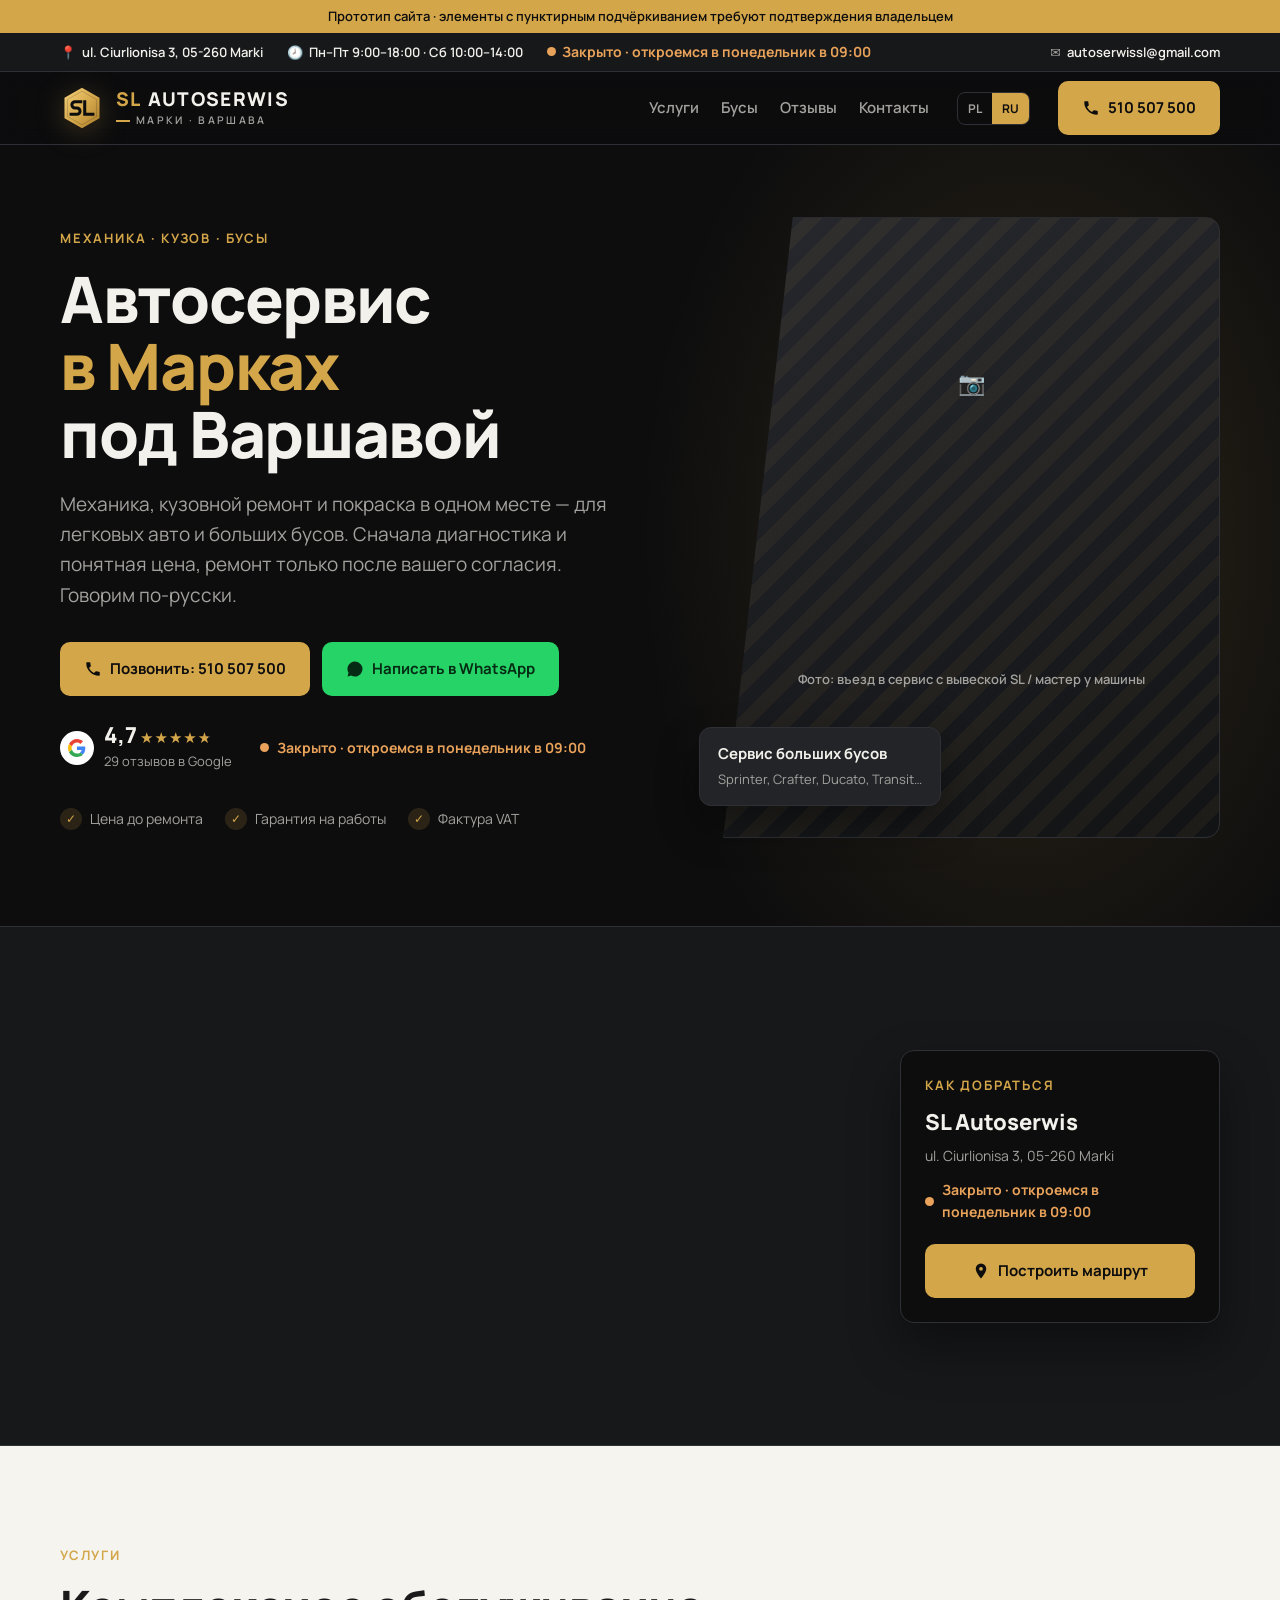
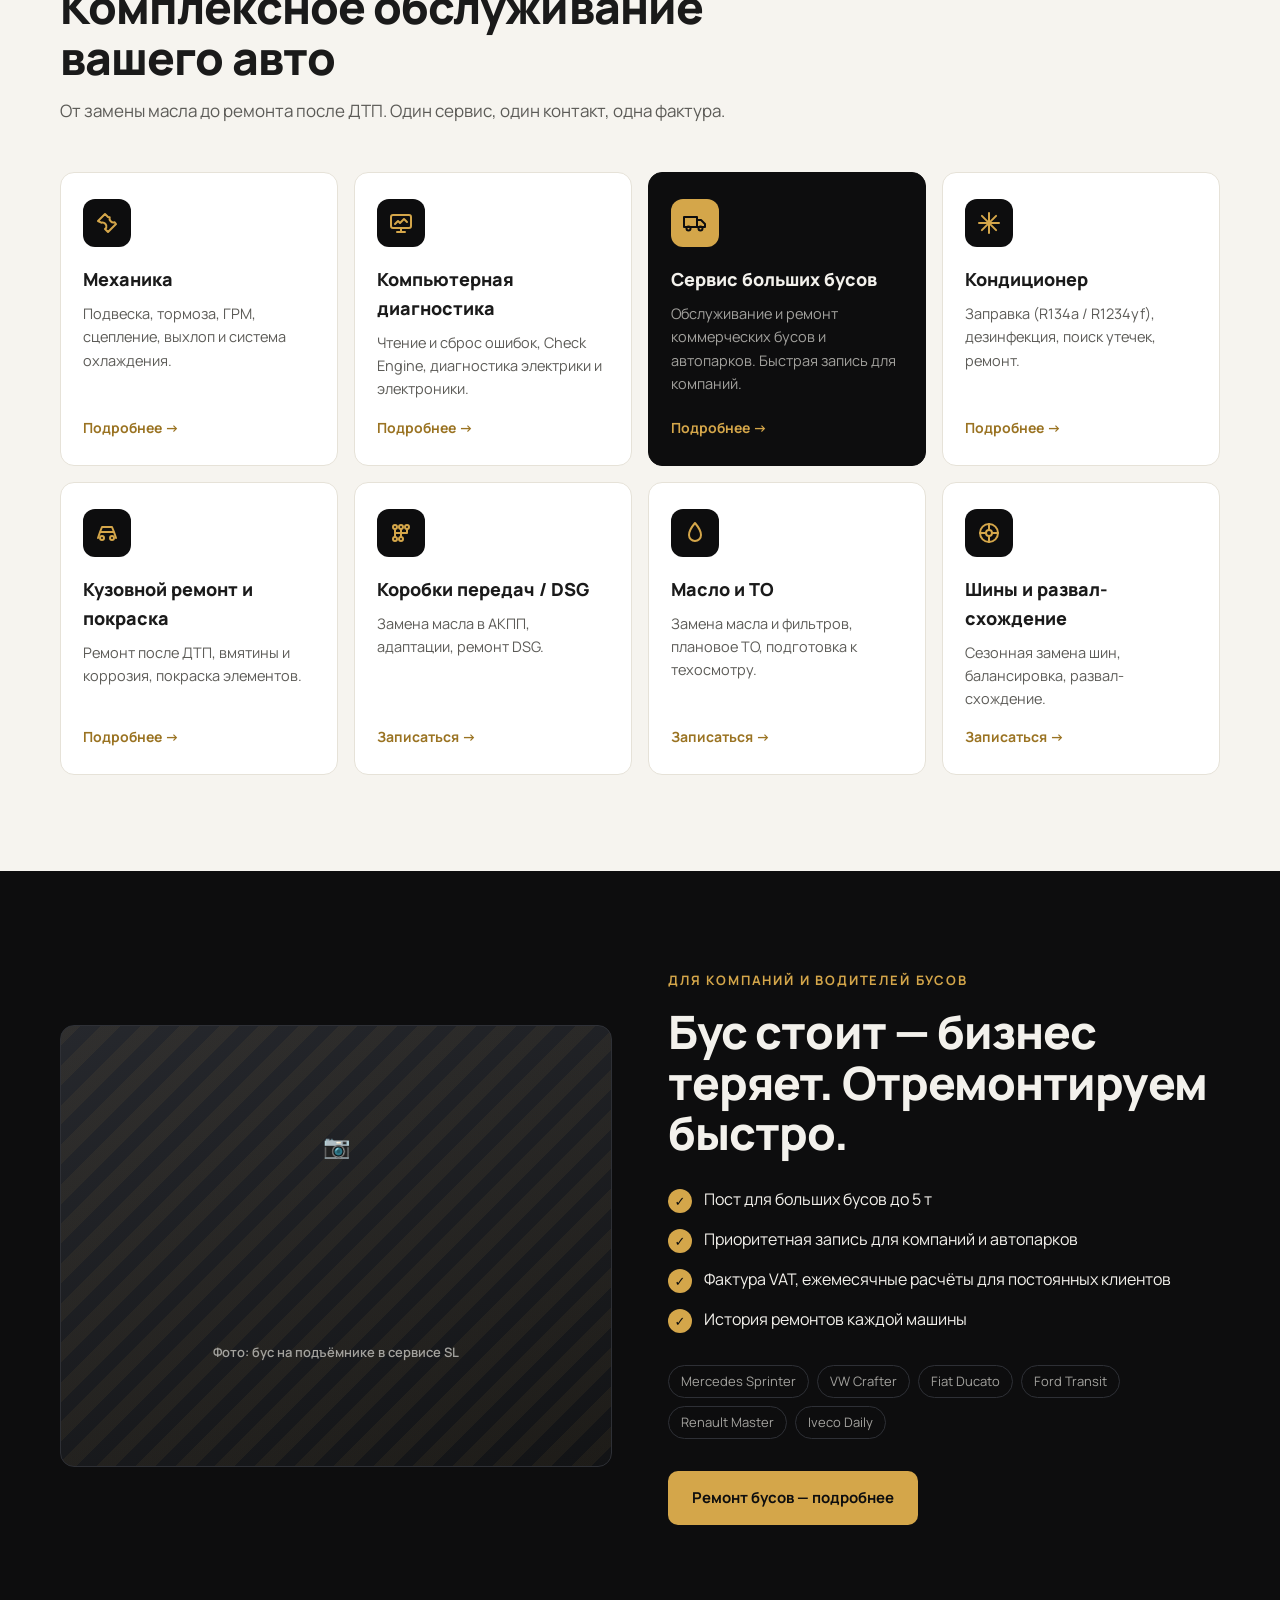
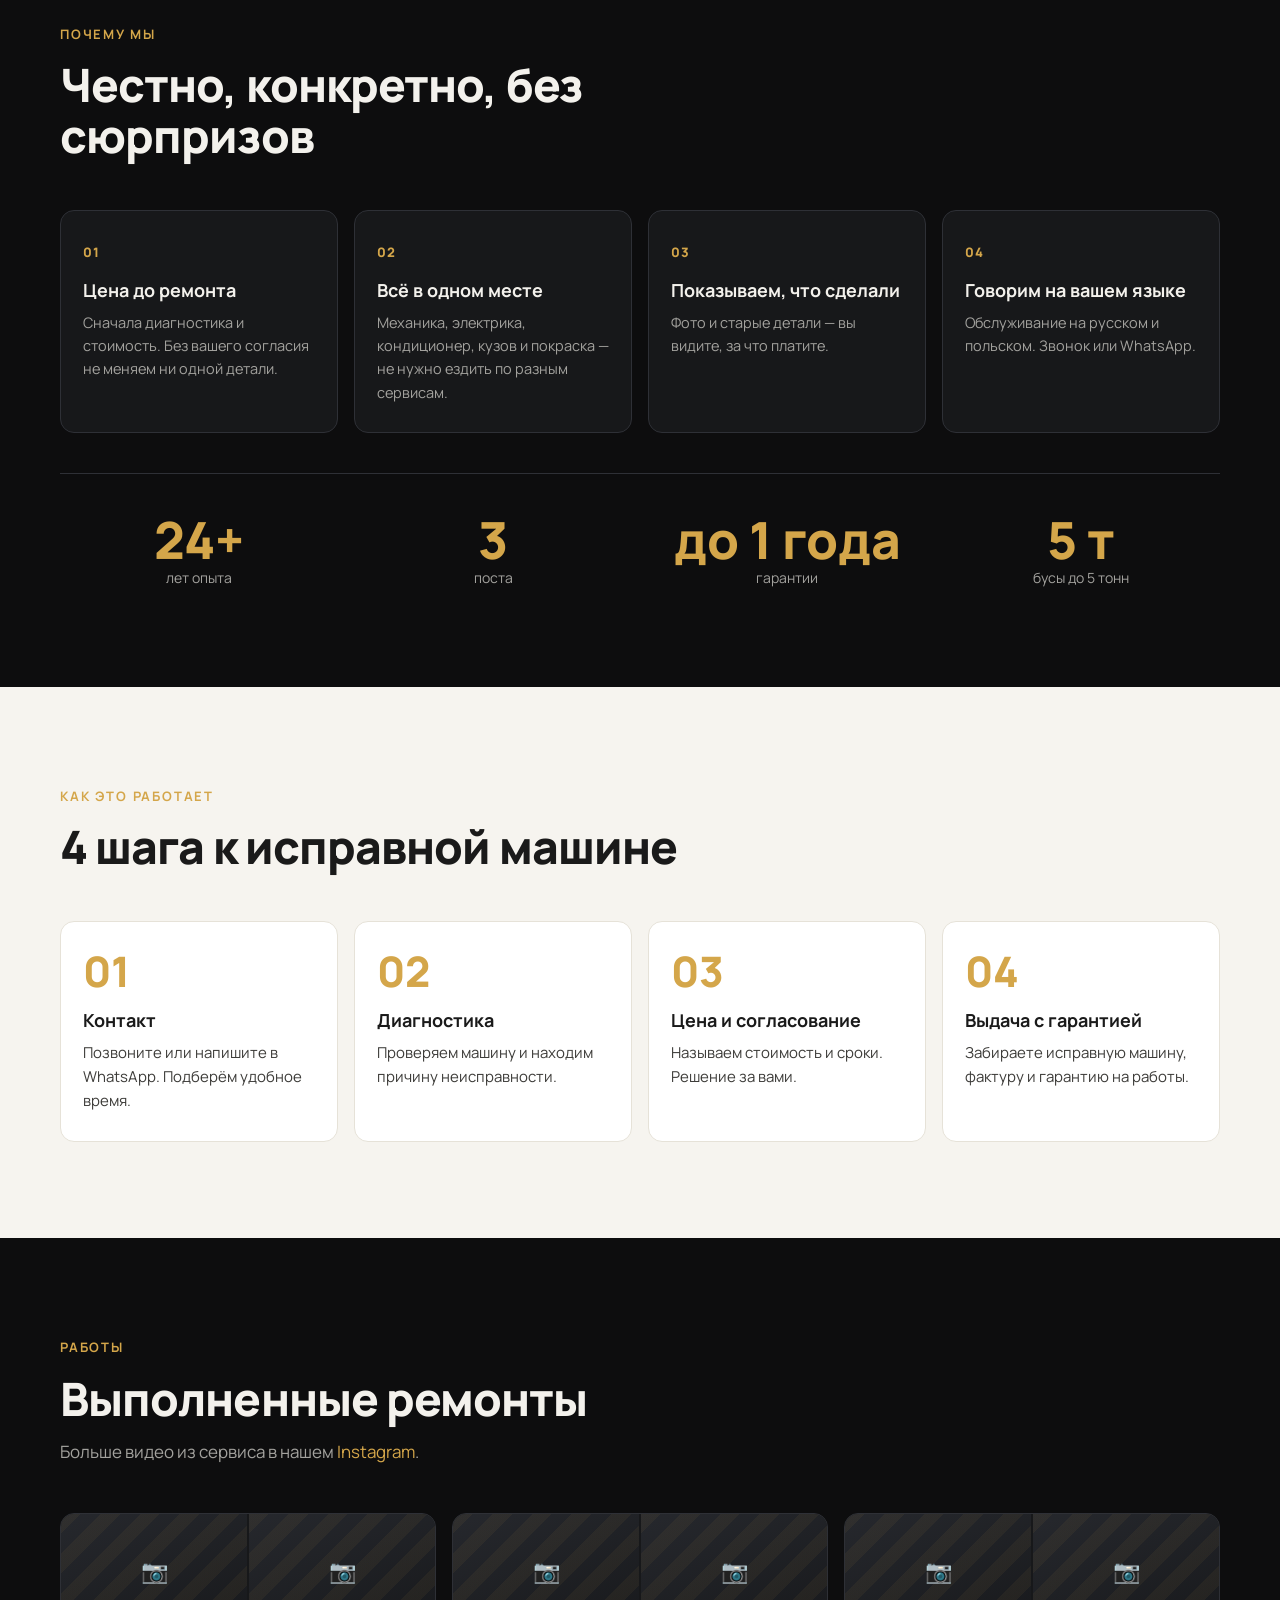
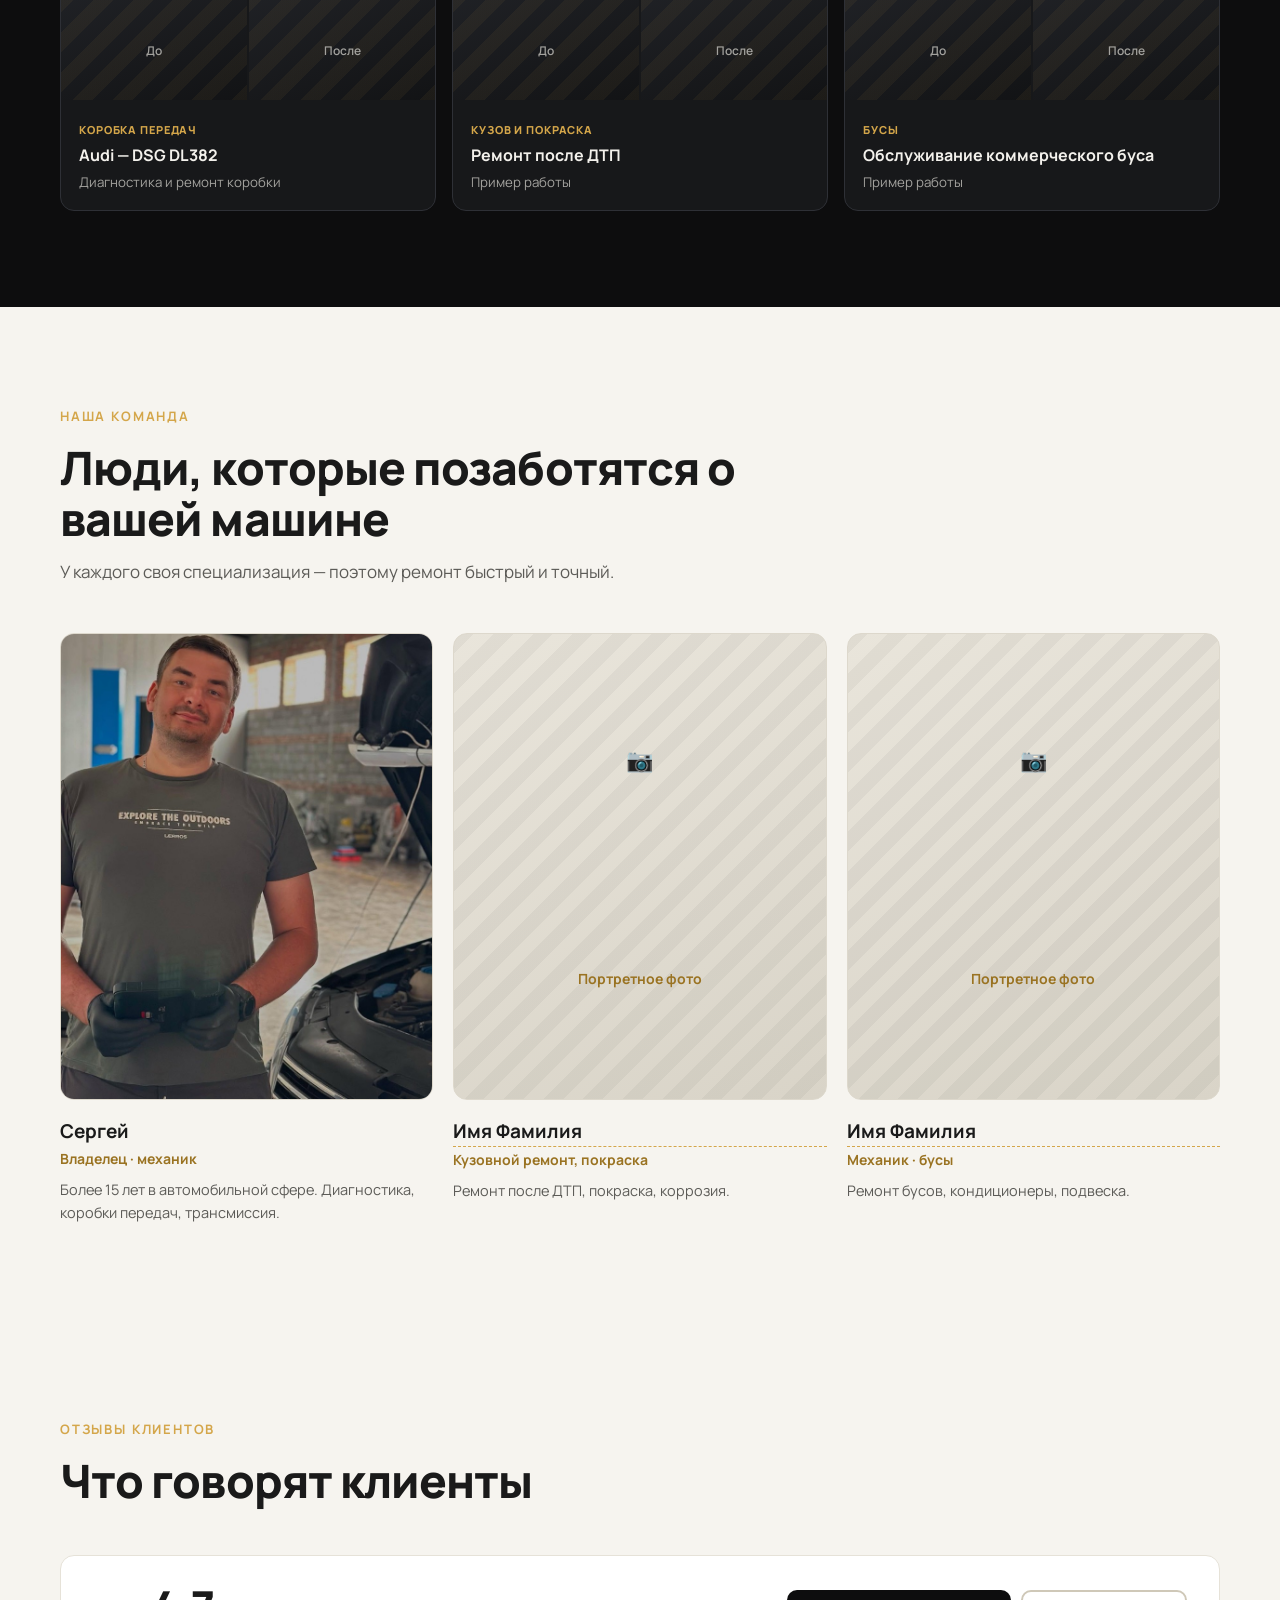
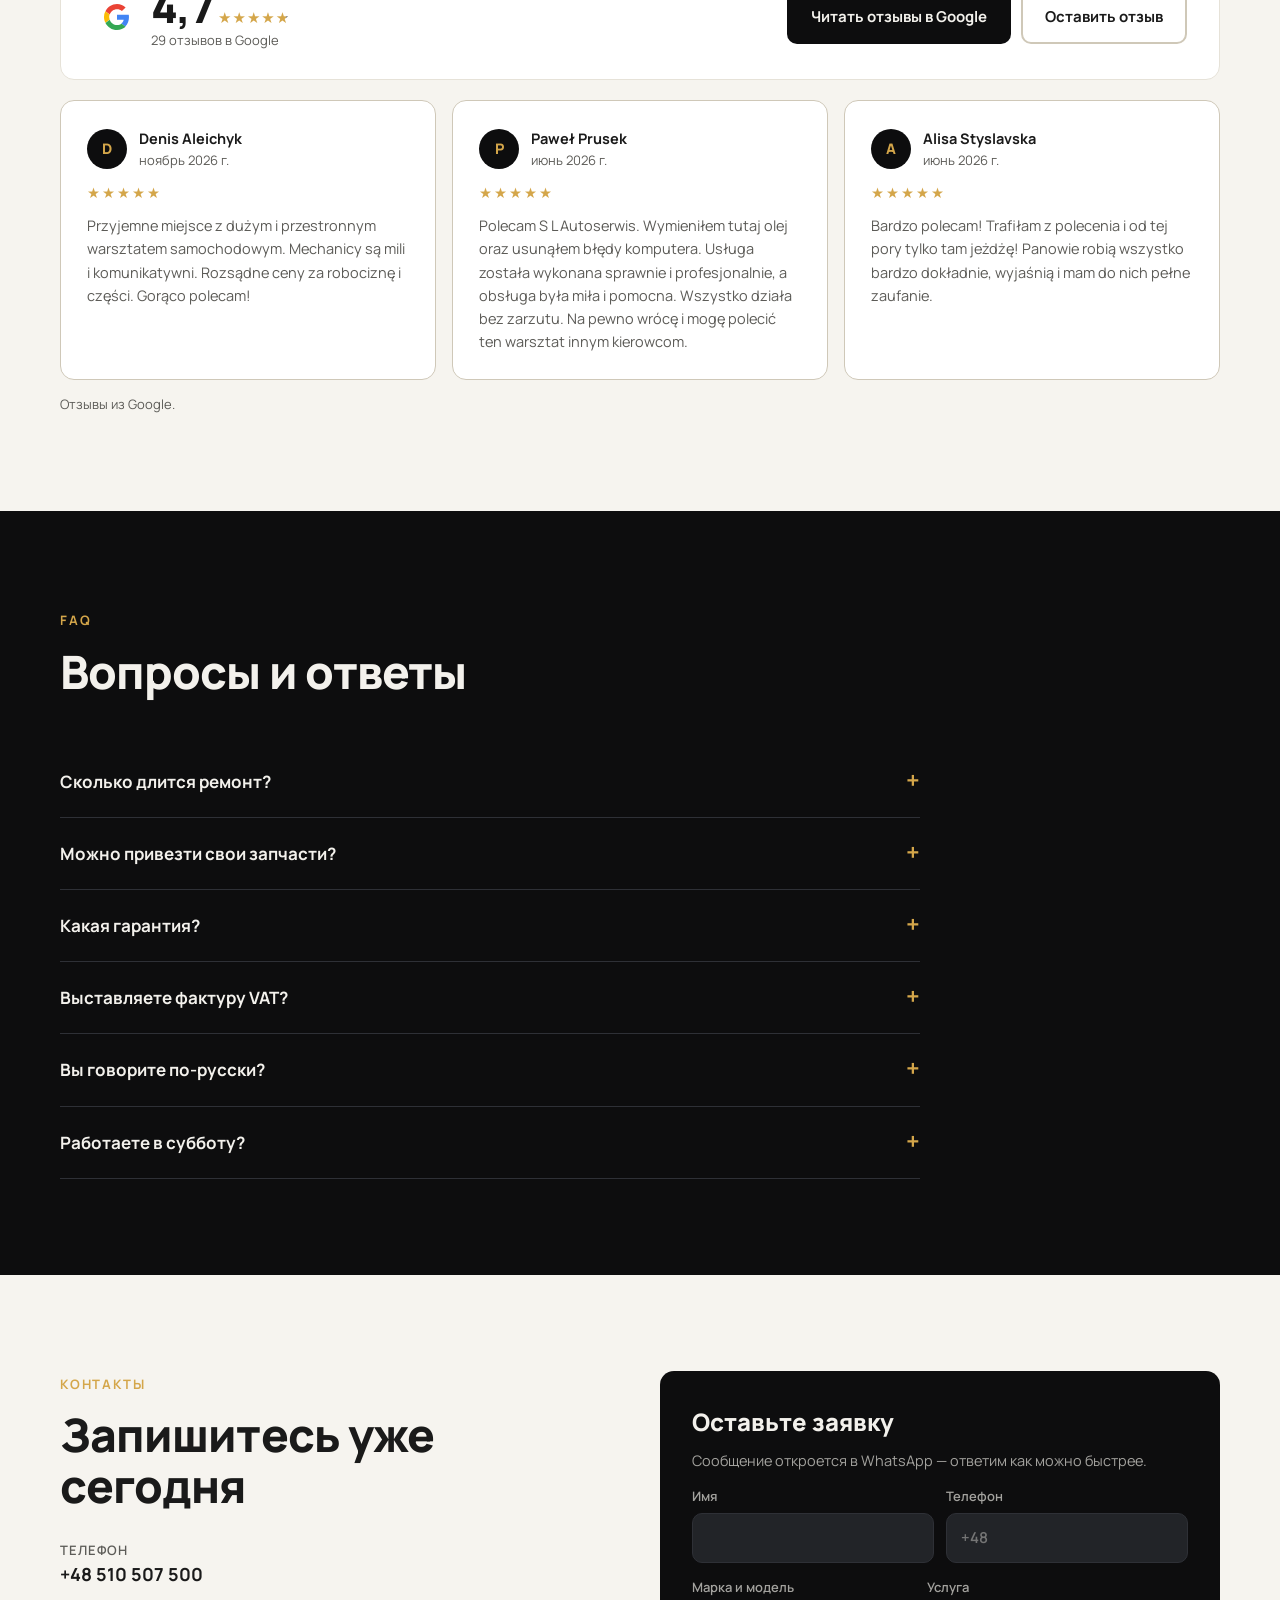
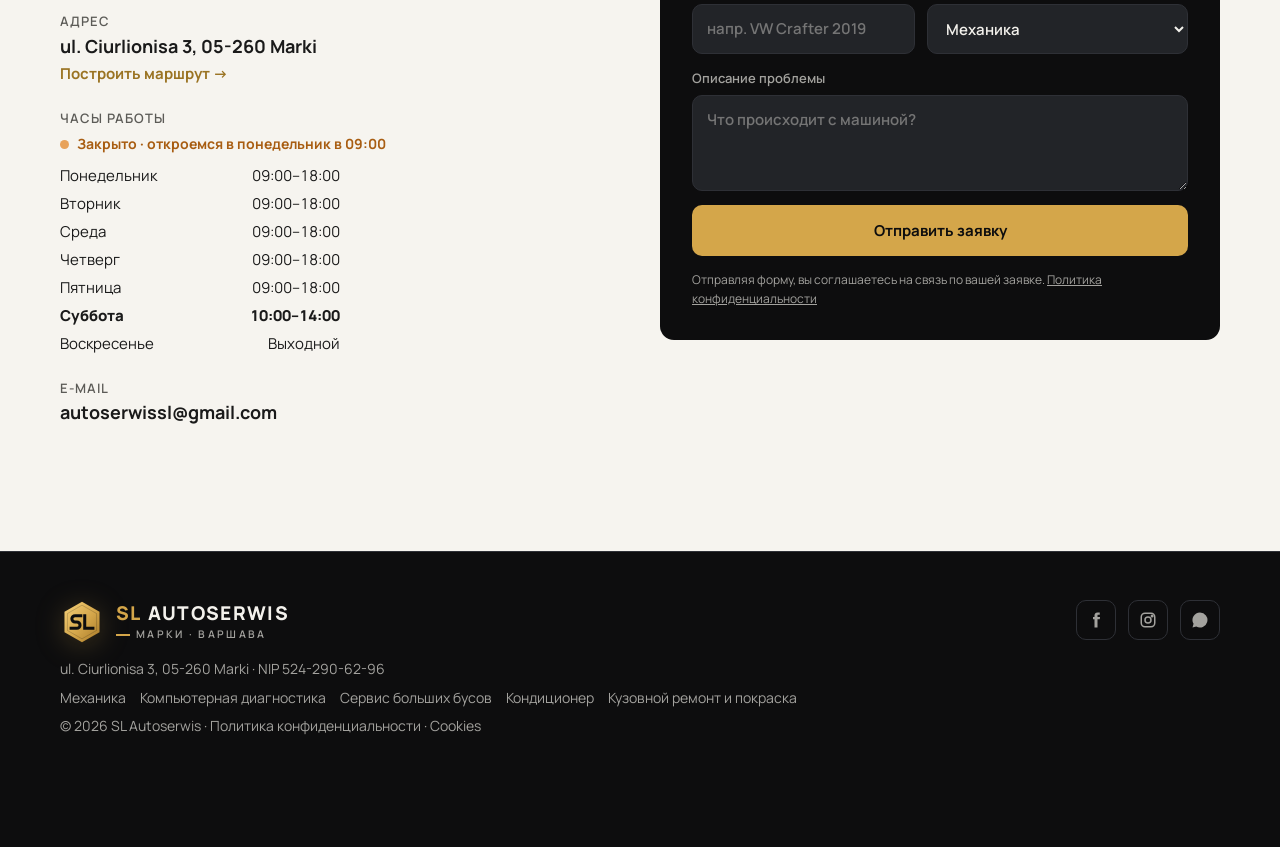
==== commit 622bb60e: "Deploy from sl-autoserwis@37d414f" ====
--- a/ru/index.html
+++ b/ru/index.html
@@ -19,7 +19,7 @@
 <link rel="preconnect" href="https://fonts.gstatic.com" crossorigin>
 <link href="https://fonts.googleapis.com/css2?family=Manrope:wght@400;500;600;700;800&display=swap&subset=latin-ext,cyrillic" rel="stylesheet">
 <link rel="icon" type="image/svg+xml" href="../assets/favicon.svg">
-<link rel="stylesheet" href="../assets/styles.css?v=2c97a1ee">
+<link rel="stylesheet" href="../assets/styles.css?v=acdf6d37">
 <script>document.documentElement.classList.add("js")</script>
 <script type="application/ld+json">{"@context":"https://schema.org","@type":"AutoRepair","name":"SL Autoserwis","url":"https://viktoriabortn.github.io/sl-autoserwis-site/ru/","telephone":"+48510507500","taxID":"5242906296","email":"autoserwissl@gmail.com","address":{"@type":"PostalAddress","streetAddress":"ul. Ciurlionisa 3","postalCode":"05-260","addressLocality":"Marki","addressCountry":"PL"},"geo":{"@type":"GeoCoordinates","latitude":52.3366502,"longitude":21.112326},"hasMap":"https://www.google.com/maps?cid=16544086453063567356","openingHoursSpecification":[{"@type":"OpeningHoursSpecification","dayOfWeek":"Monday","opens":"09:00","closes":"18:00"},{"@type":"OpeningHoursSpecification","dayOfWeek":"Tuesday","opens":"09:00","closes":"18:00"},{"@type":"OpeningHoursSpecification","dayOfWeek":"Wednesday","opens":"09:00","closes":"18:00"},{"@type":"OpeningHoursSpecification","dayOfWeek":"Thursday","opens":"09:00","closes":"18:00"},{"@type":"OpeningHoursSpecification","dayOfWeek":"Friday","opens":"09:00","closes":"18:00"},{"@type":"OpeningHoursSpecification","dayOfWeek":"Saturday","opens":"10:00","closes":"14:00"}],"knowsLanguage":["pl","ru"],"sameAs":["https://www.facebook.com/SLautoserwis","https://www.instagram.com/sl_autoserwis/"]}</script>
 </head>
@@ -264,7 +264,7 @@
       <p>У каждого своя специализация — поэтому ремонт быстрый и точный.</p>
     </div>
     <div class="team">
-      <div class="member rv"><div class="ph"><span>Портретное фото</span></div><b class="tbd" title="Do uzupełnienia">Имя Фамилия</b><span>Владелец · механик</span><p>Диагностика, коробки передач, трансмиссия.</p></div>
+      <div class="member rv"><div class="ph has-img"><img src="../assets/img/siergiej.jpg" alt="Сергей — Владелец · механик" width="800" height="1000" loading="lazy"></div><b>Сергей</b><span>Владелец · механик</span><p>Более 15 лет в автомобильной сфере. Диагностика, коробки передач, трансмиссия.</p></div>
       <div class="member rv"><div class="ph"><span>Портретное фото</span></div><b class="tbd" title="Do uzupełnienia">Имя Фамилия</b><span>Кузовной ремонт, покраска</span><p>Ремонт после ДТП, покраска, коррозия.</p></div>
       <div class="member rv"><div class="ph"><span>Портретное фото</span></div><b class="tbd" title="Do uzupełnienia">Имя Фамилия</b><span>Механик · бусы</span><p>Ремонт бусов, кондиционеры, подвеска.</p></div>
     </div>
--- a/assets/styles.css
+++ b/assets/styles.css
@@ -145,6 +145,9 @@
 .team { display: grid; grid-template-columns: repeat(3, 1fr); gap: 20px; }
 .member .ph { aspect-ratio: 4/5; margin-bottom: 16px; background:
     repeating-linear-gradient(135deg, rgba(0,0,0,.04) 0 14px, transparent 14px 28px), linear-gradient(160deg, #e9e5db, #d9d4c8); border-color: #ddd8cc; color: var(--light-muted); }
+.member .ph.has-img { padding: 0; display: block; }
+.ph.has-img::before { content: none; }
+.member .ph.has-img img { width: 100%; height: 100%; object-fit: cover; }
 .member b { font-size: 19px; display: block; }
 .member span { color: #9a7322; font-weight: 700; font-size: 14px; }
 .member p { font-size: 14.5px; color: var(--light-muted); margin-top: 6px; }
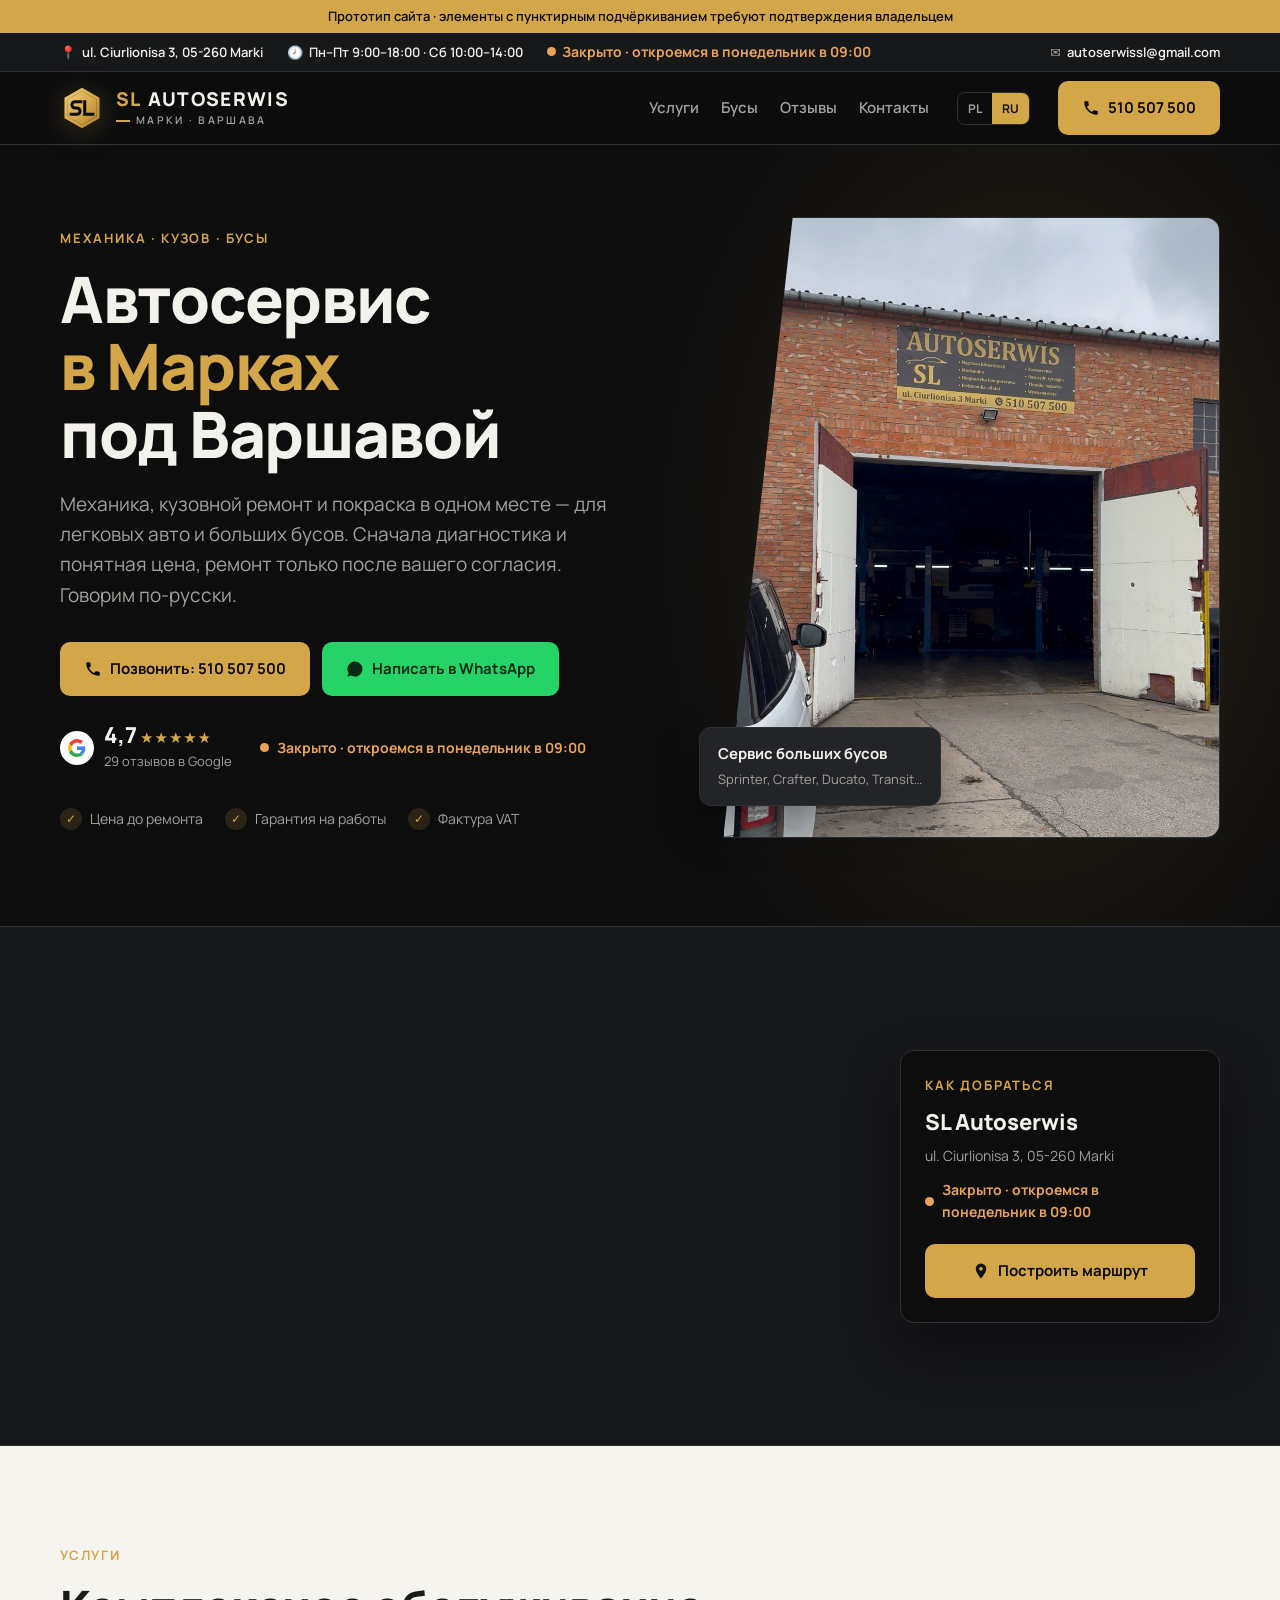
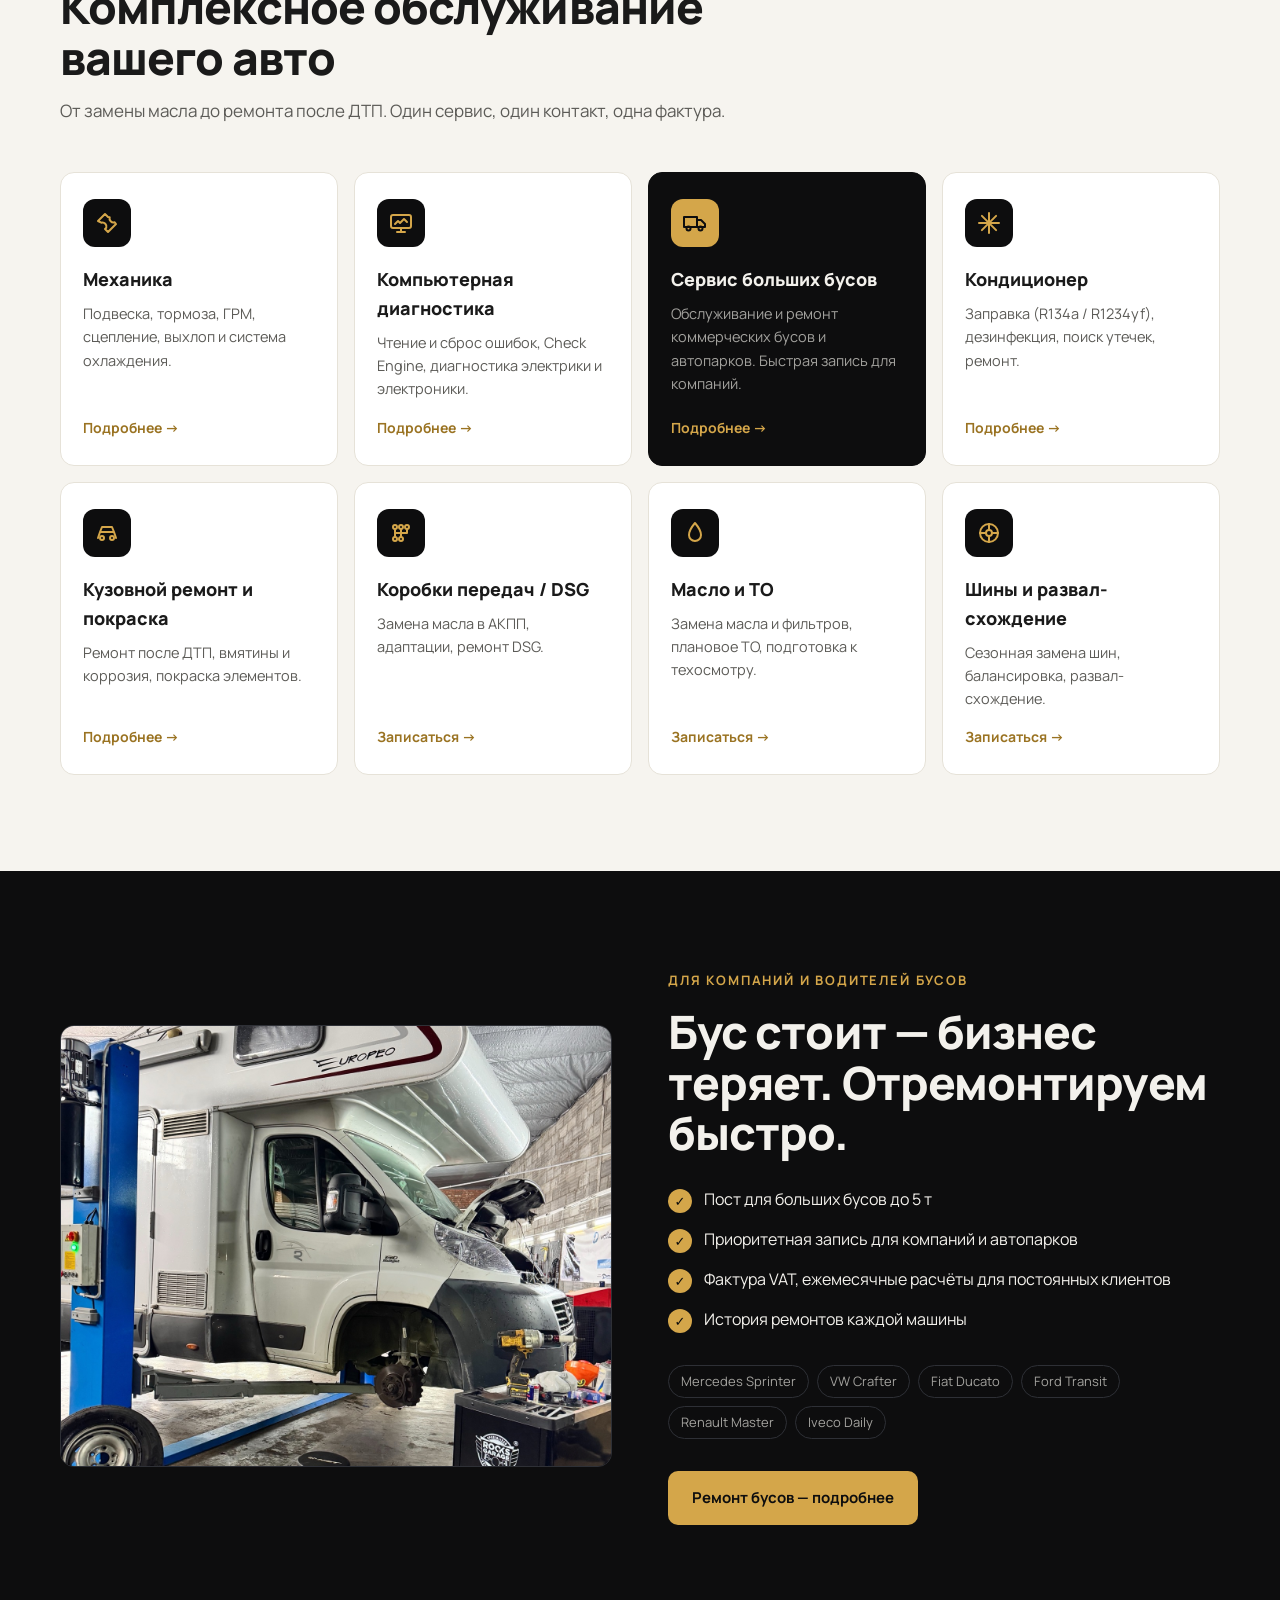
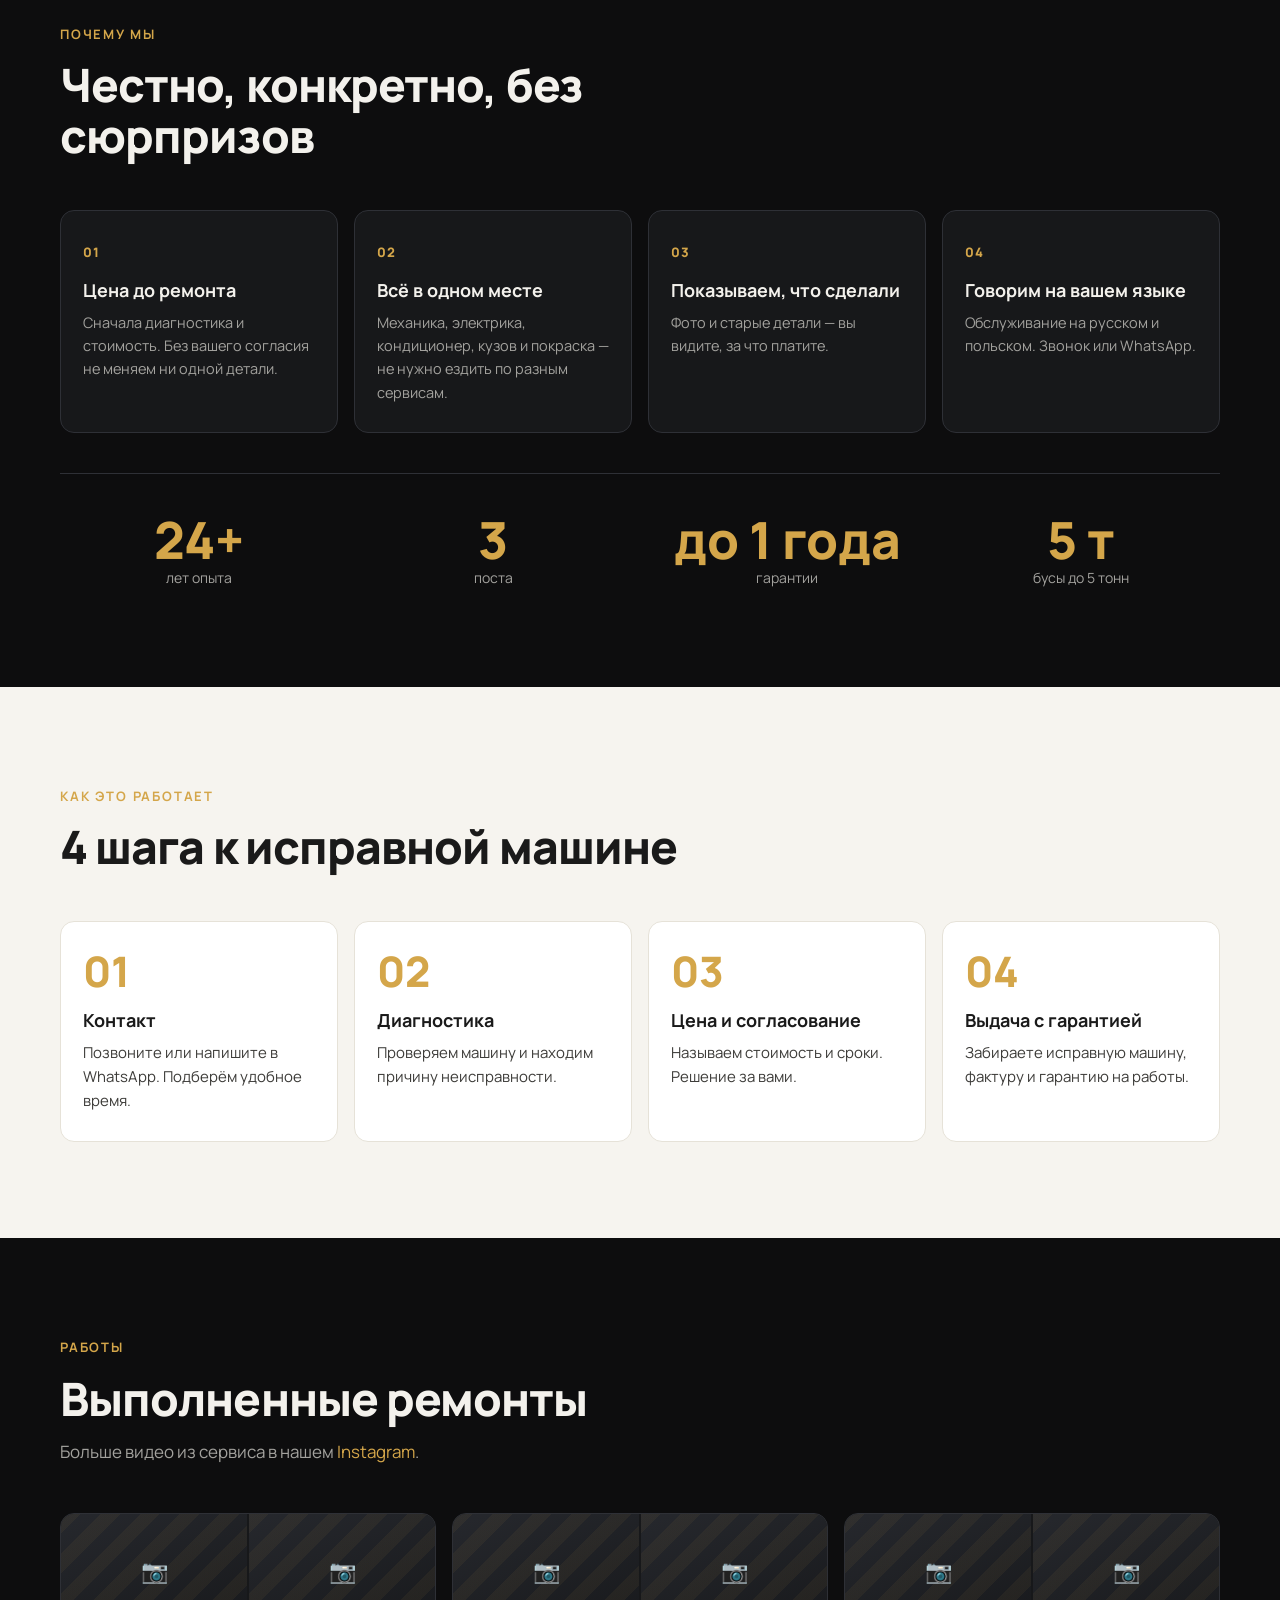
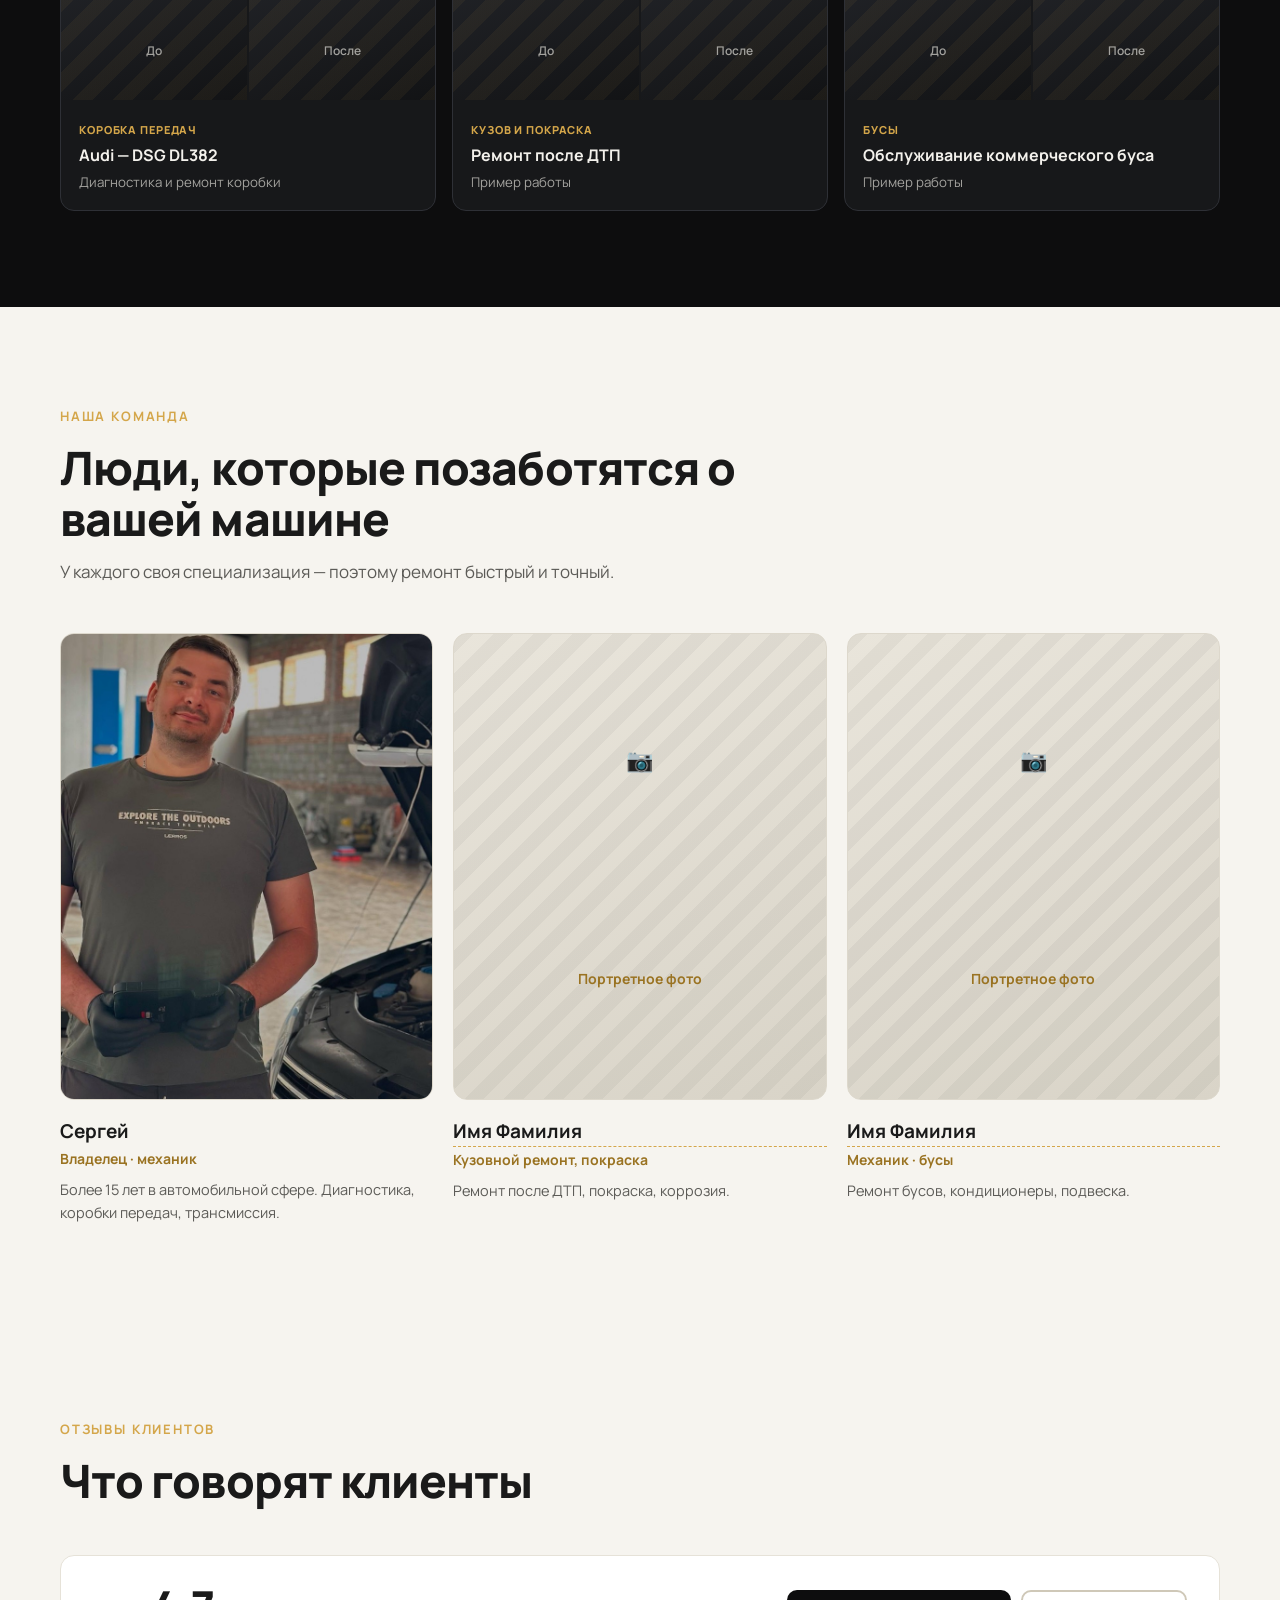
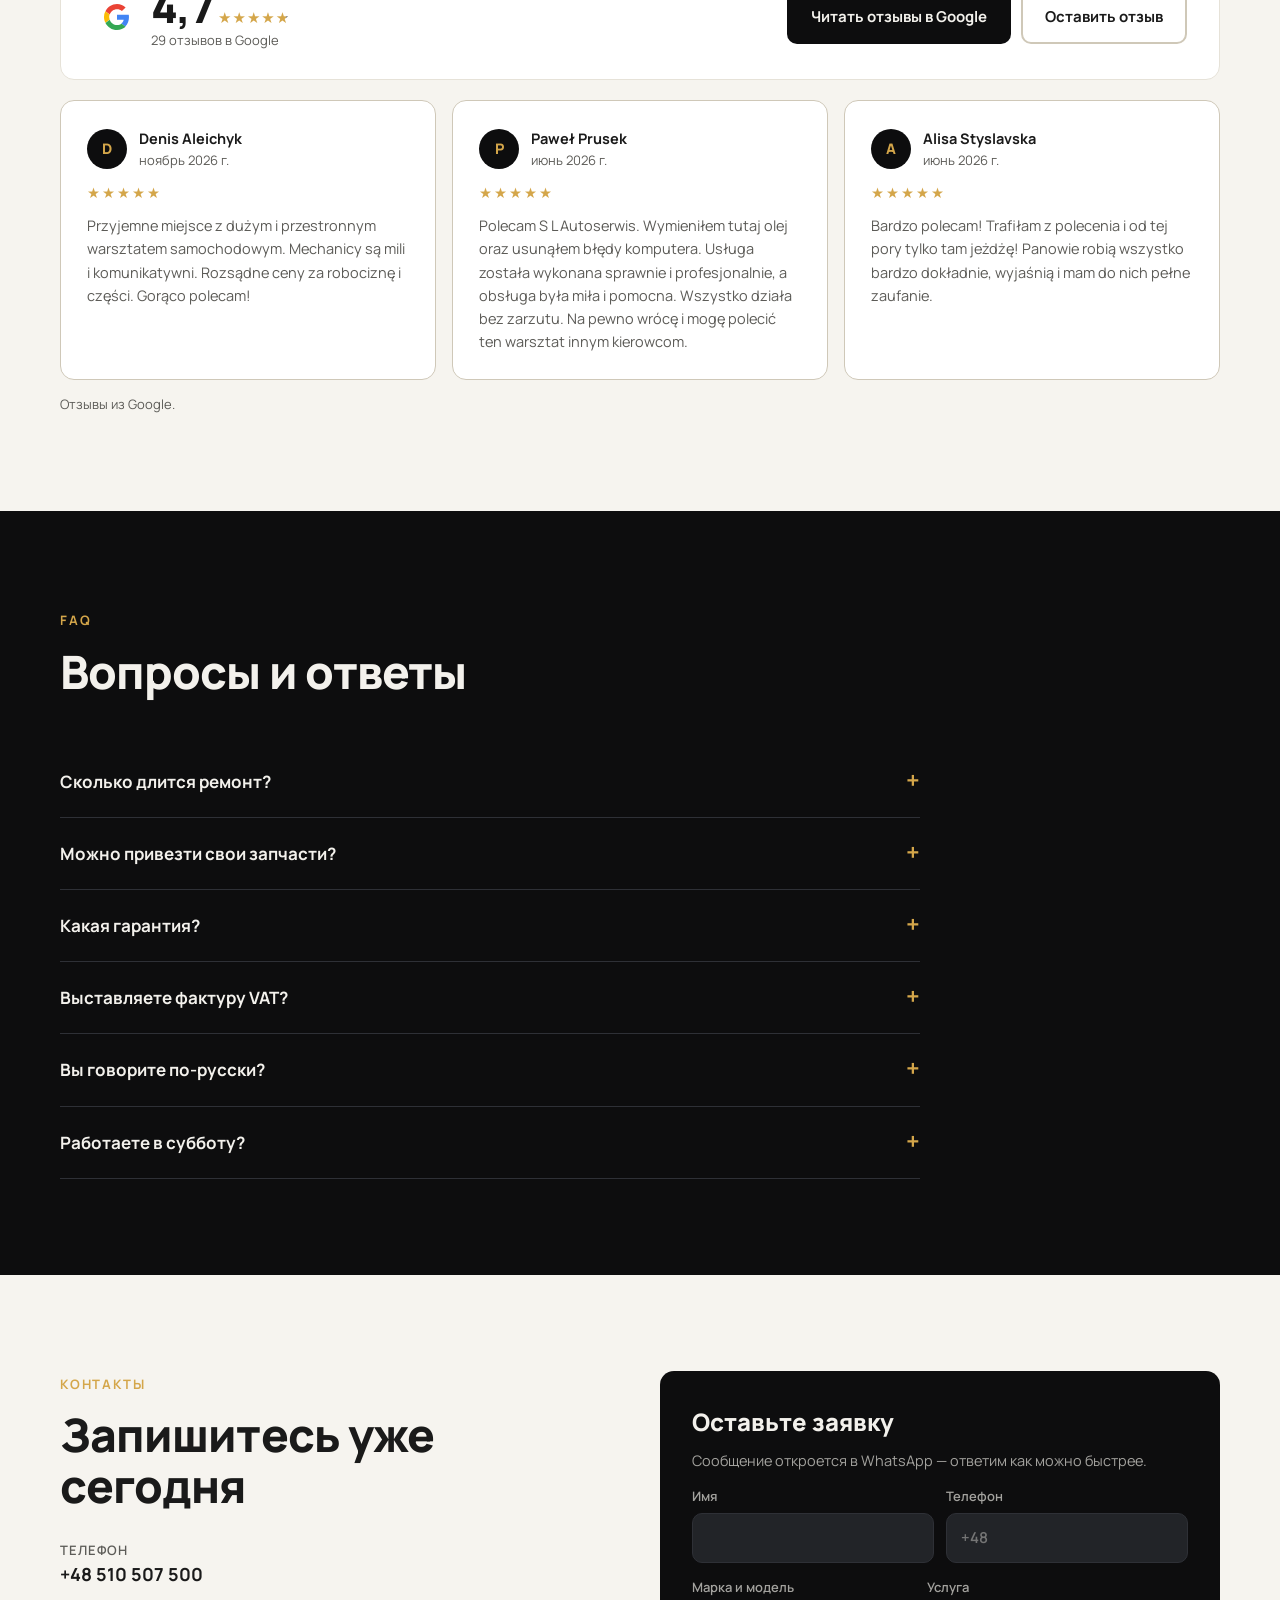
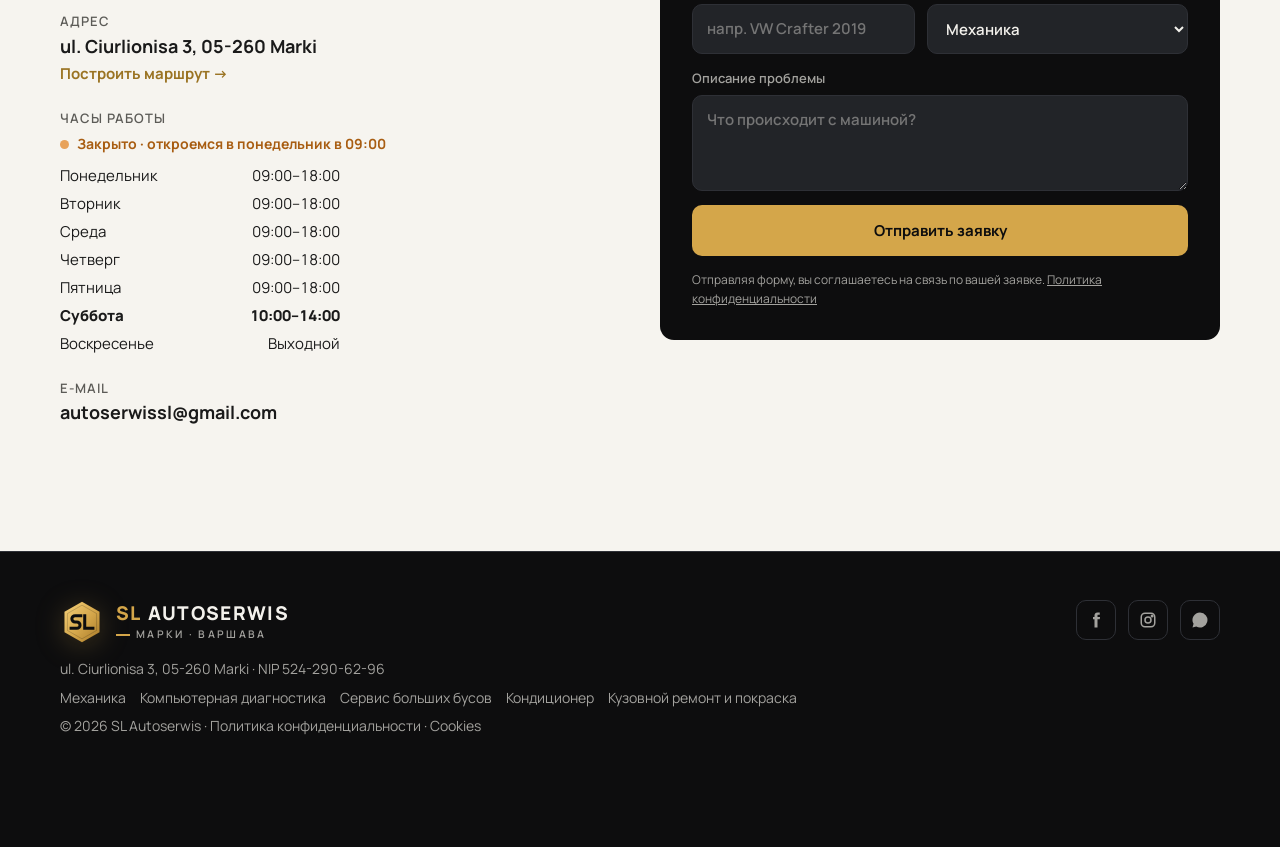
==== commit 0a2c633f: "Deploy from sl-autoserwis@1893f58" ====
--- a/ru/index.html
+++ b/ru/index.html
@@ -14,12 +14,15 @@
 <meta property="og:title" content="Автосервис в Марках (Варшава) — механика, кузов, ремонт бусов | SL Autoserwis">
 <meta property="og:description" content="SL Autoserwis в Марках под Варшавой: механика, диагностика, ремонт бусов, кондиционеры, кузовной ремонт и покраска. 4,7★ в Google. Говорим по-русски. ☎ 510 507 500">
 <meta property="og:url" content="https://viktoriabortn.github.io/sl-autoserwis-site/ru/">
+<meta property="og:image" content="https://viktoriabortn.github.io/sl-autoserwis-site/assets/img/og.jpg">
+<meta property="og:image:width" content="1200">
+<meta property="og:image:height" content="630">
 <meta property="og:locale" content="ru_RU">
 <link rel="preconnect" href="https://fonts.googleapis.com">
 <link rel="preconnect" href="https://fonts.gstatic.com" crossorigin>
 <link href="https://fonts.googleapis.com/css2?family=Manrope:wght@400;500;600;700;800&display=swap&subset=latin-ext,cyrillic" rel="stylesheet">
 <link rel="icon" type="image/svg+xml" href="../assets/favicon.svg">
-<link rel="stylesheet" href="../assets/styles.css?v=acdf6d37">
+<link rel="stylesheet" href="../assets/styles.css?v=49cddd5a">
 <script>document.documentElement.classList.add("js")</script>
 <script type="application/ld+json">{"@context":"https://schema.org","@type":"AutoRepair","name":"SL Autoserwis","url":"https://viktoriabortn.github.io/sl-autoserwis-site/ru/","telephone":"+48510507500","taxID":"5242906296","email":"autoserwissl@gmail.com","address":{"@type":"PostalAddress","streetAddress":"ul. Ciurlionisa 3","postalCode":"05-260","addressLocality":"Marki","addressCountry":"PL"},"geo":{"@type":"GeoCoordinates","latitude":52.3366502,"longitude":21.112326},"hasMap":"https://www.google.com/maps?cid=16544086453063567356","openingHoursSpecification":[{"@type":"OpeningHoursSpecification","dayOfWeek":"Monday","opens":"09:00","closes":"18:00"},{"@type":"OpeningHoursSpecification","dayOfWeek":"Tuesday","opens":"09:00","closes":"18:00"},{"@type":"OpeningHoursSpecification","dayOfWeek":"Wednesday","opens":"09:00","closes":"18:00"},{"@type":"OpeningHoursSpecification","dayOfWeek":"Thursday","opens":"09:00","closes":"18:00"},{"@type":"OpeningHoursSpecification","dayOfWeek":"Friday","opens":"09:00","closes":"18:00"},{"@type":"OpeningHoursSpecification","dayOfWeek":"Saturday","opens":"10:00","closes":"14:00"}],"knowsLanguage":["pl","ru"],"sameAs":["https://www.facebook.com/SLautoserwis","https://www.instagram.com/sl_autoserwis/"]}</script>
 </head>
@@ -92,7 +95,7 @@
       </div>
     </div>
     <div class="hero-media">
-      <div class="ph"><span>Фото: въезд в сервис с вывеской SL / мастер у машины</span></div>
+      <div class="ph has-img"><img src="../assets/img/hero-fasada.jpg" alt="SL Autoserwis — ul. Ciurlionisa 3, Marki" width="960" height="1200" fetchpriority="high"></div>
       <a class="hero-card" href="../ru/uslugi/serwis-busow/">
         <b>Сервис больших бусов</b>
         <small>Sprinter, Crafter, Ducato, Transit…</small>
@@ -176,7 +179,7 @@
 
 <section id="busy" class="busy">
   <div class="wrap">
-    <div class="ph rv"><span>Фото: бус на подъёмнике в сервисе SL</span></div>
+    <div class="ph has-img rv"><img src="../assets/img/busy-kamper.jpg" alt="Бус стоит — бизнес теряет. Отремонтируем быстро." width="1400" height="1120" loading="lazy"></div>
     <div class="rv">
       <span class="eyebrow">Для компаний и водителей бусов</span>
       <h2>Бус стоит — бизнес теряет. Отремонтируем быстро.</h2>
--- a/assets/styles.css
+++ b/assets/styles.css
@@ -145,9 +145,10 @@
 .team { display: grid; grid-template-columns: repeat(3, 1fr); gap: 20px; }
 .member .ph { aspect-ratio: 4/5; margin-bottom: 16px; background:
     repeating-linear-gradient(135deg, rgba(0,0,0,.04) 0 14px, transparent 14px 28px), linear-gradient(160deg, #e9e5db, #d9d4c8); border-color: #ddd8cc; color: var(--light-muted); }
-.member .ph.has-img { padding: 0; display: block; }
+.ph.has-img { padding: 0; display: block; }
+.ph.has-img > img { width: 100%; height: 100%; object-fit: cover; }
+.hero-media .ph.has-img > img { object-position: 50% 20%; }
 .ph.has-img::before { content: none; }
-.member .ph.has-img img { width: 100%; height: 100%; object-fit: cover; }
 .member b { font-size: 19px; display: block; }
 .member span { color: #9a7322; font-weight: 700; font-size: 14px; }
 .member p { font-size: 14.5px; color: var(--light-muted); margin-top: 6px; }
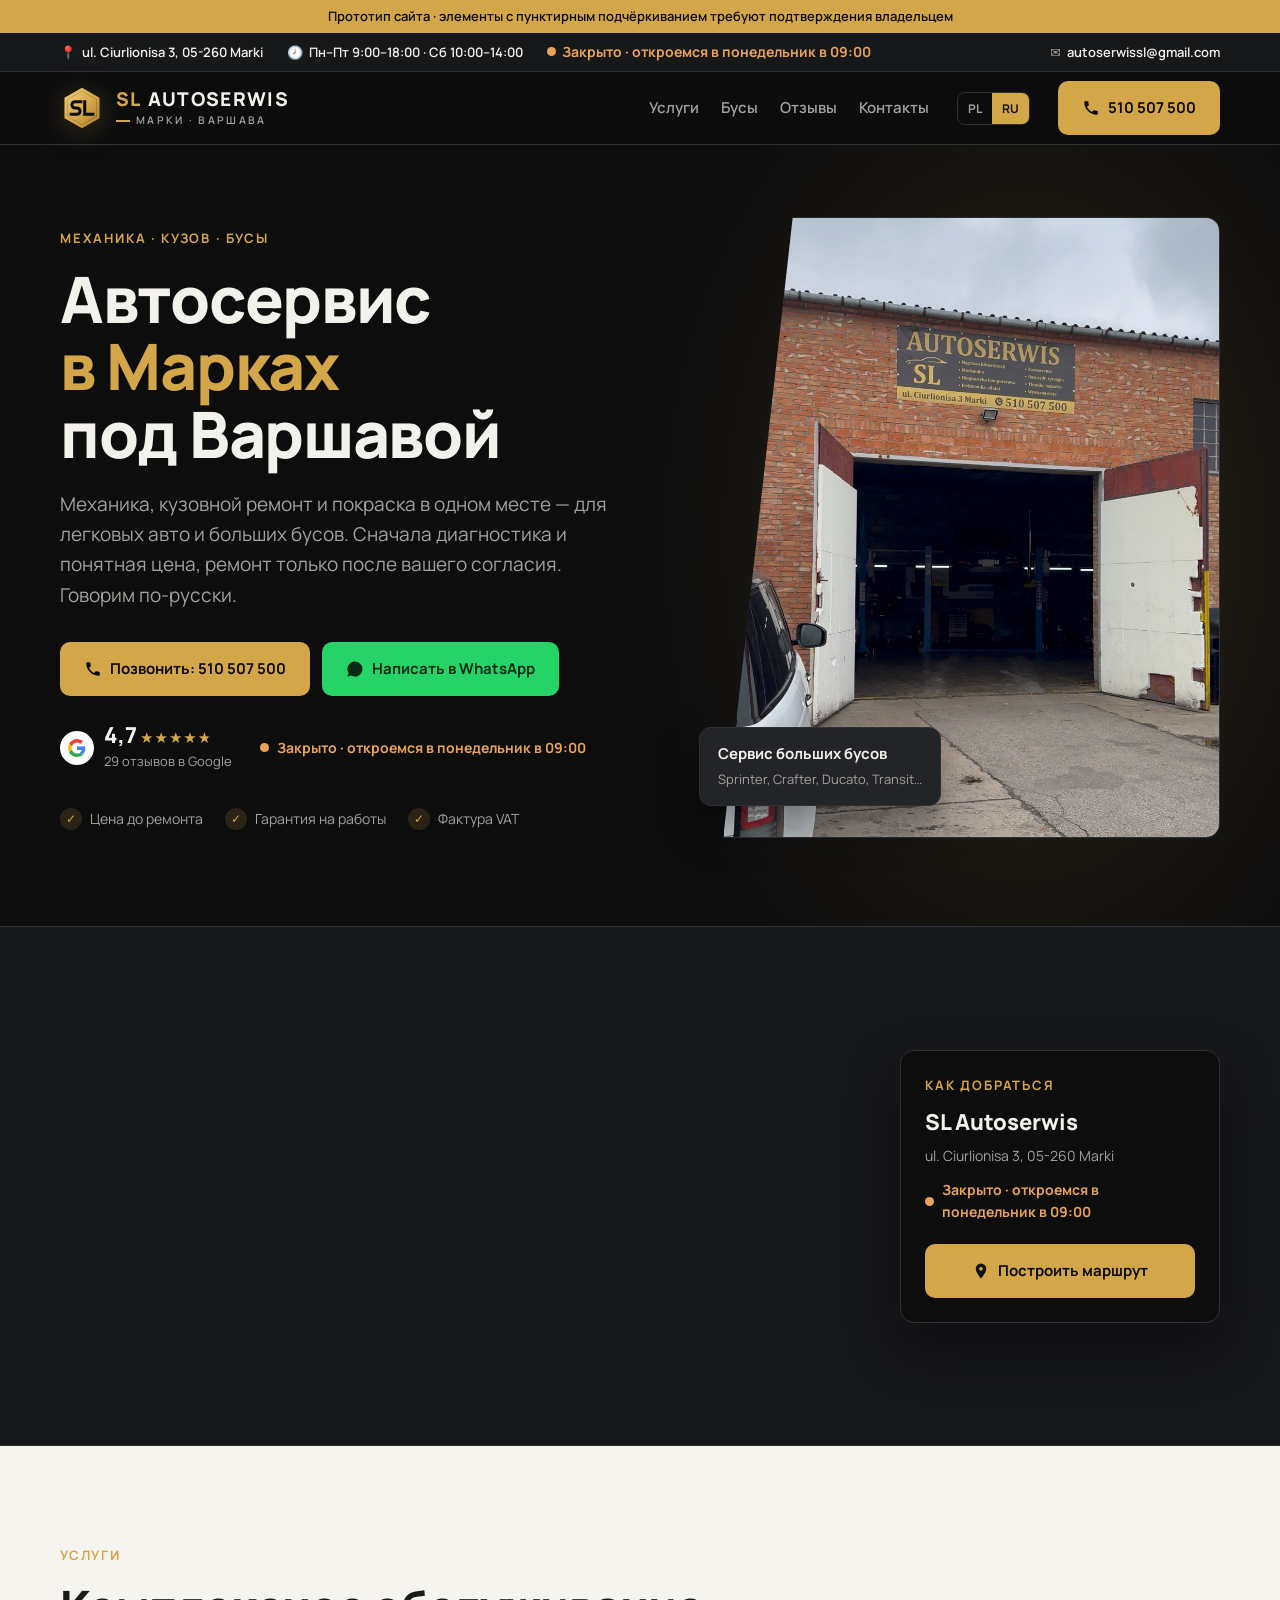
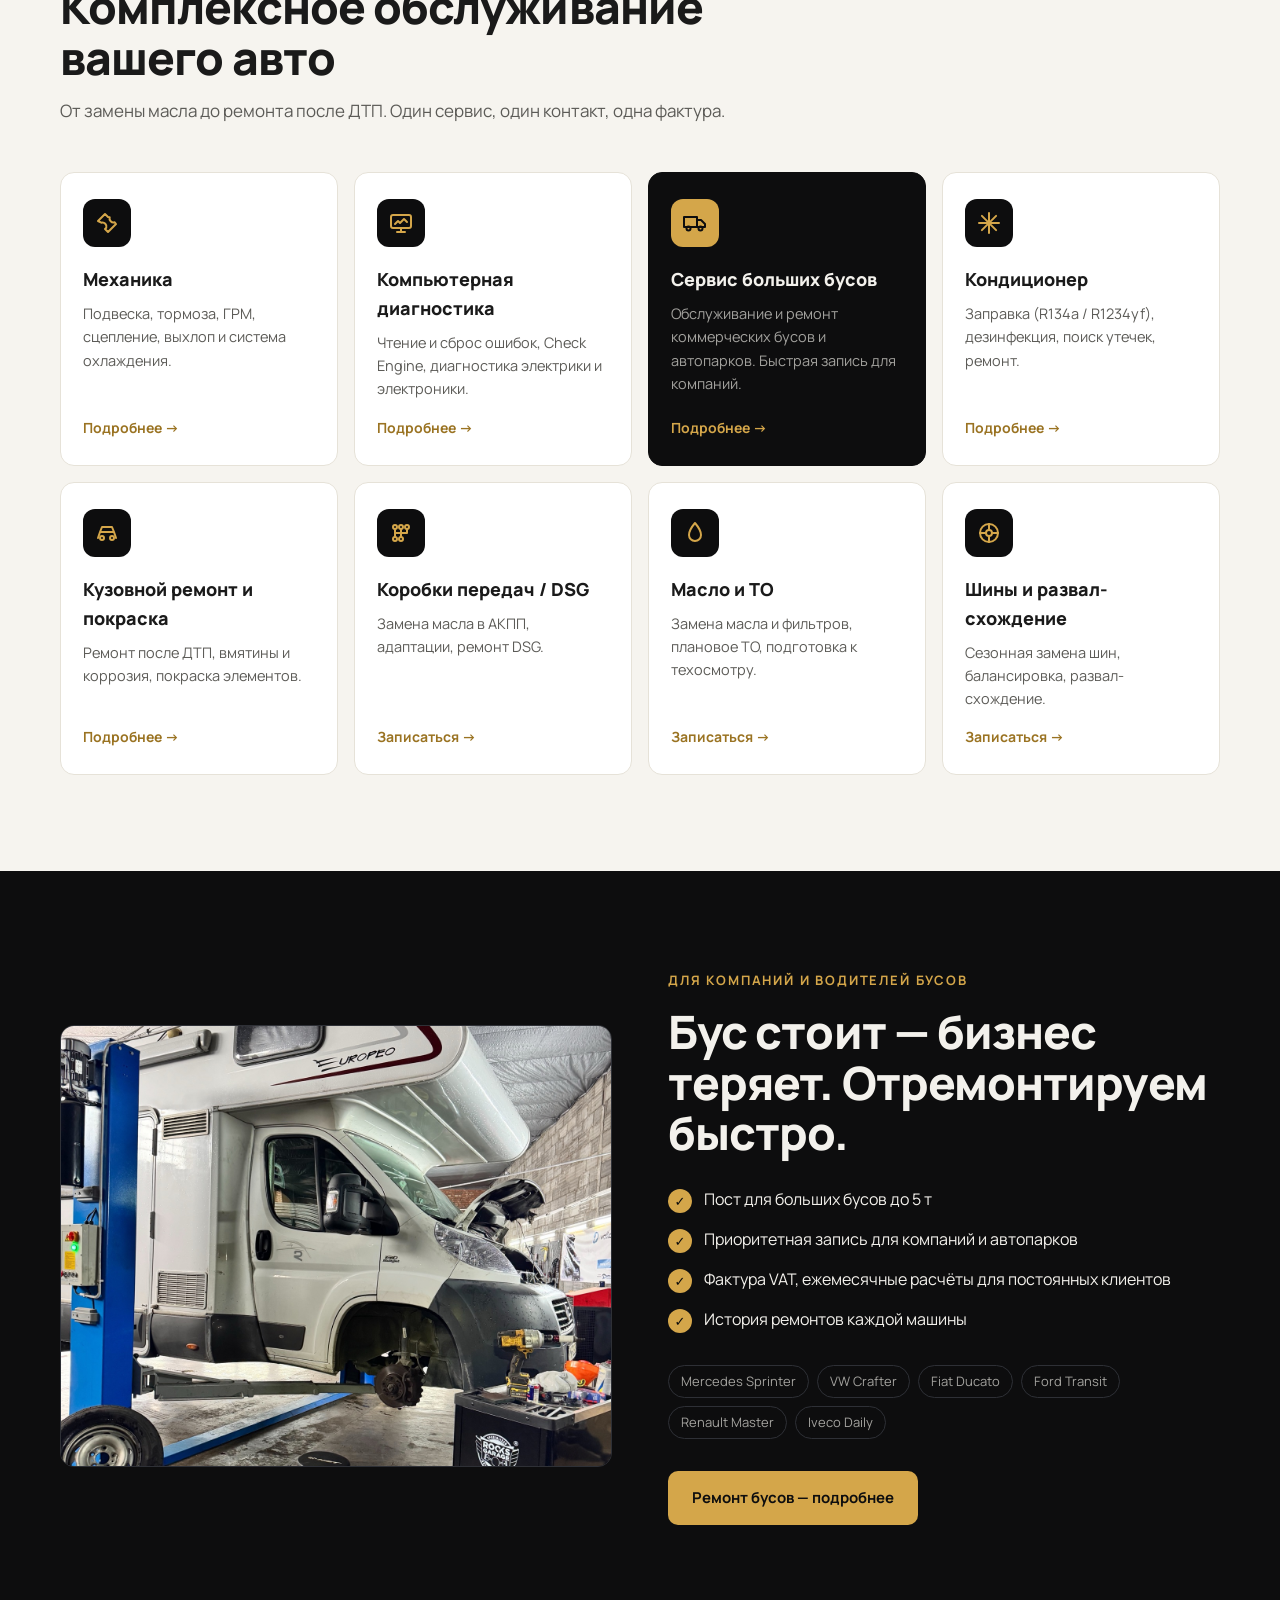
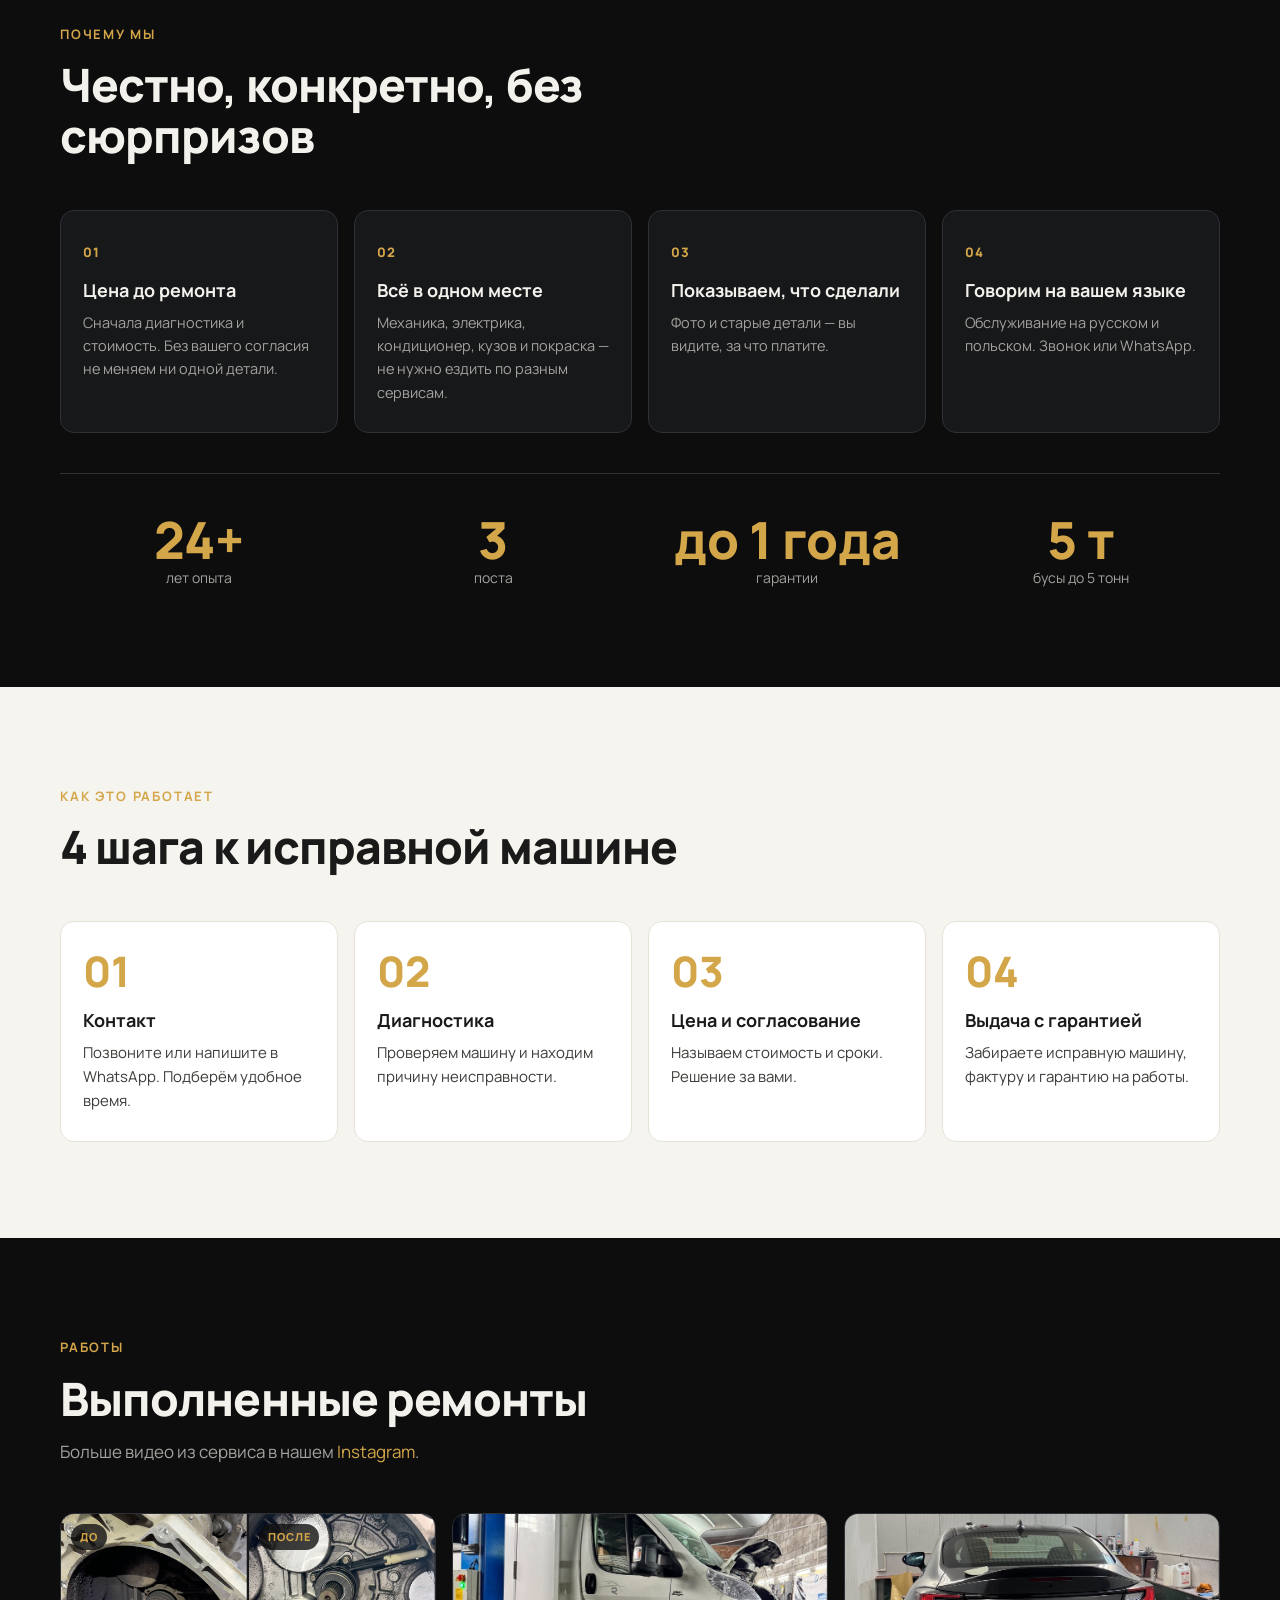
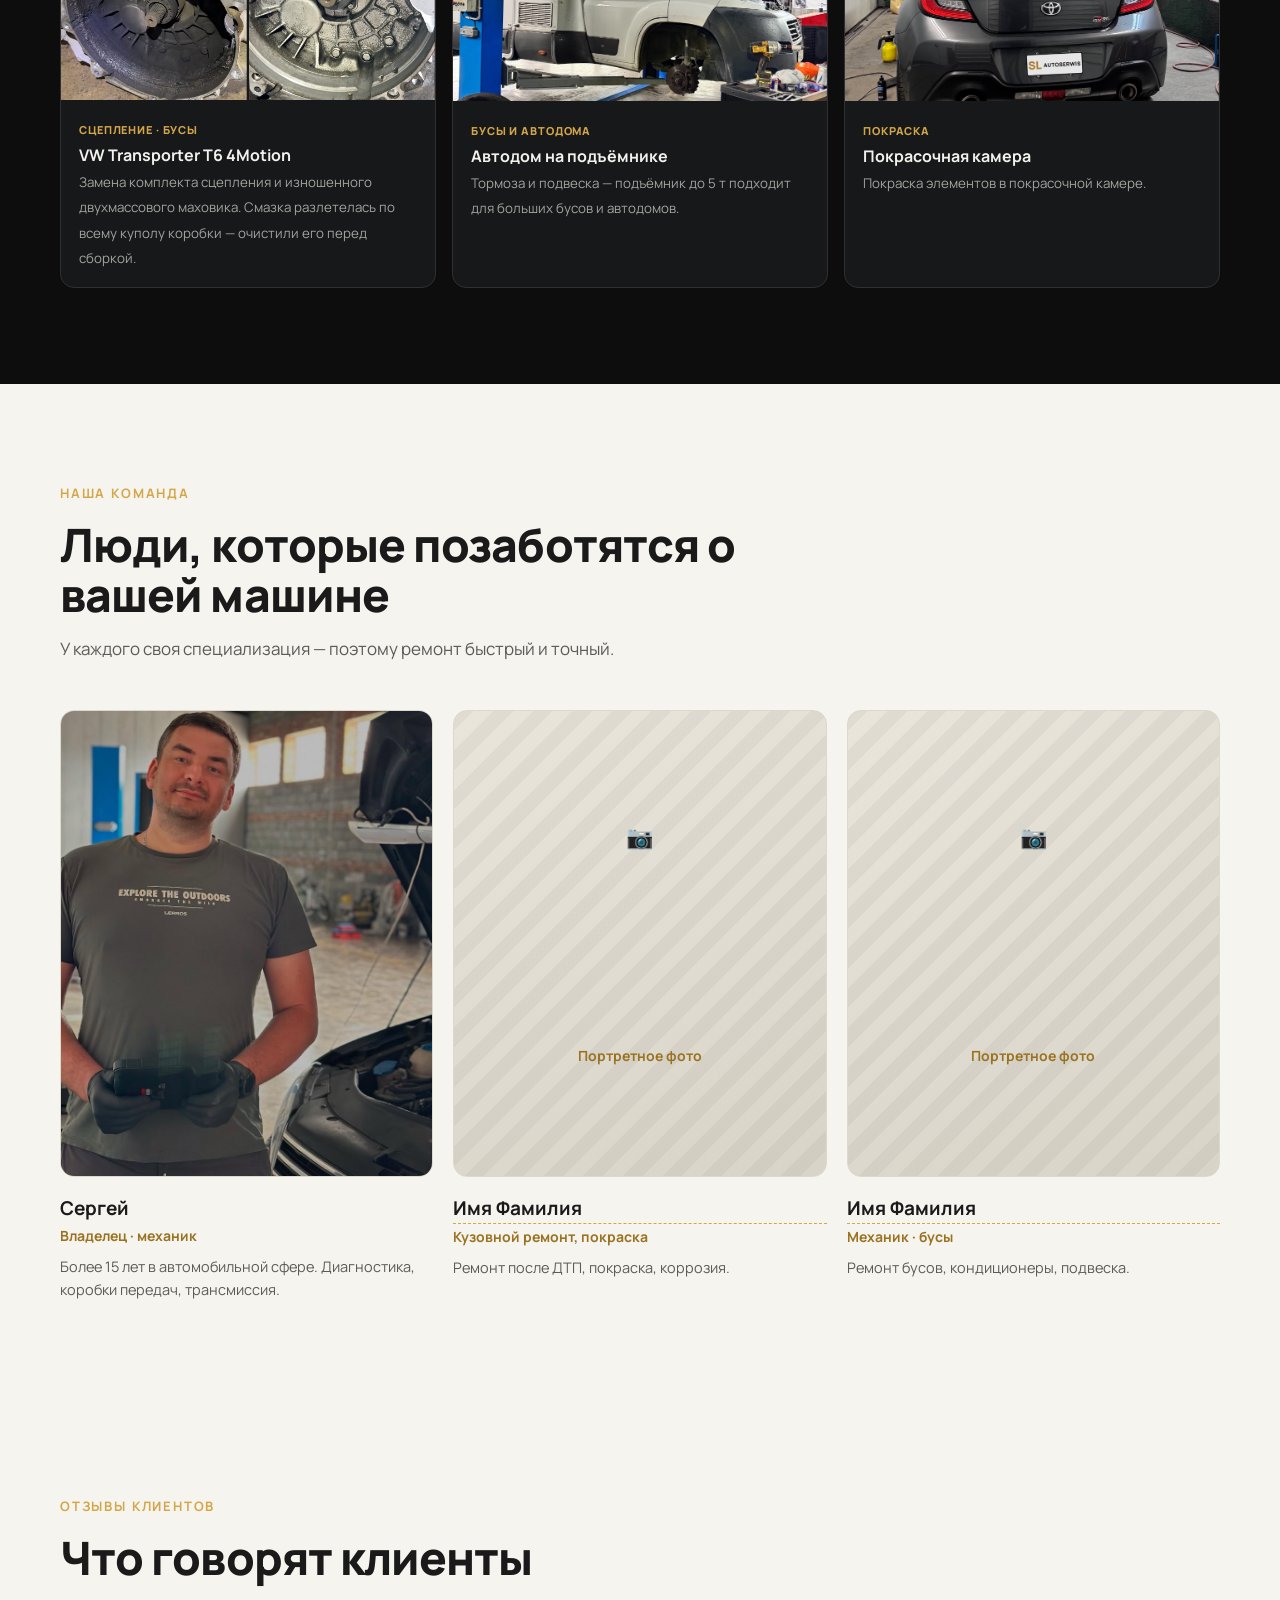
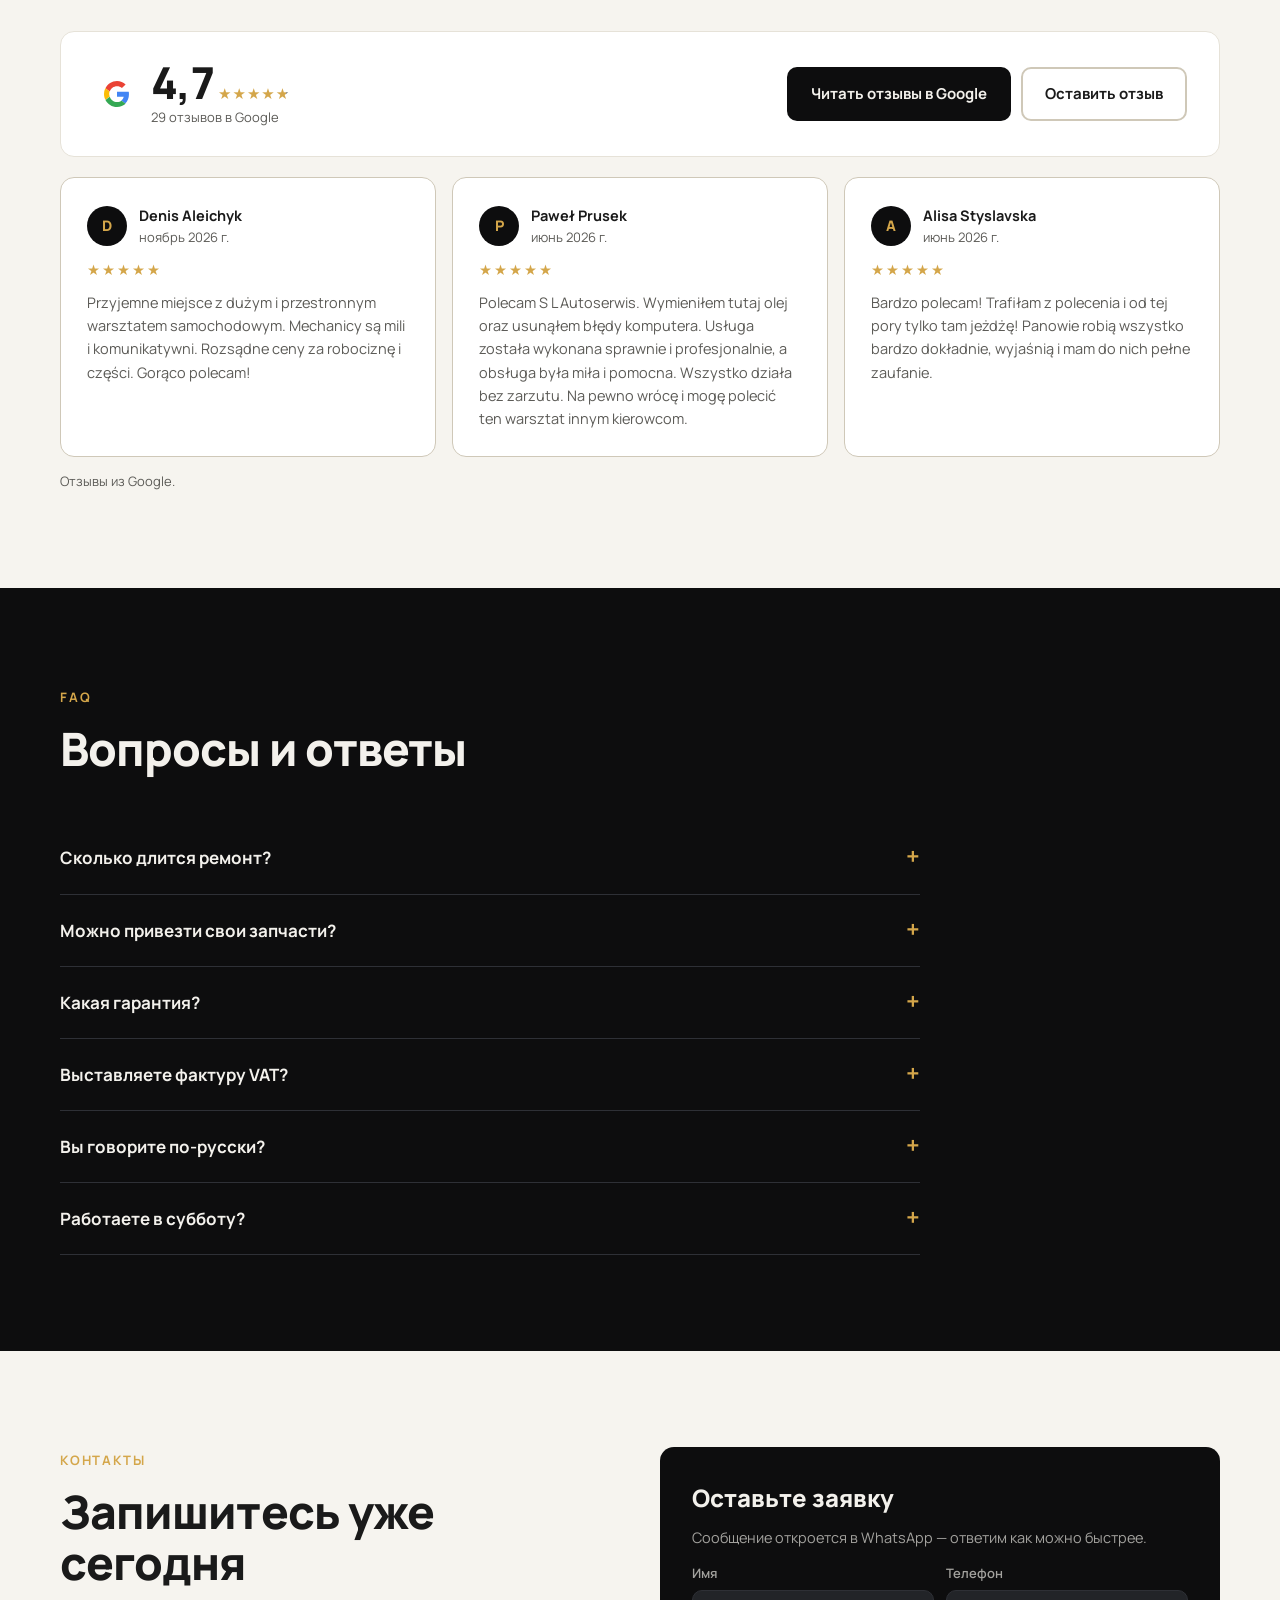
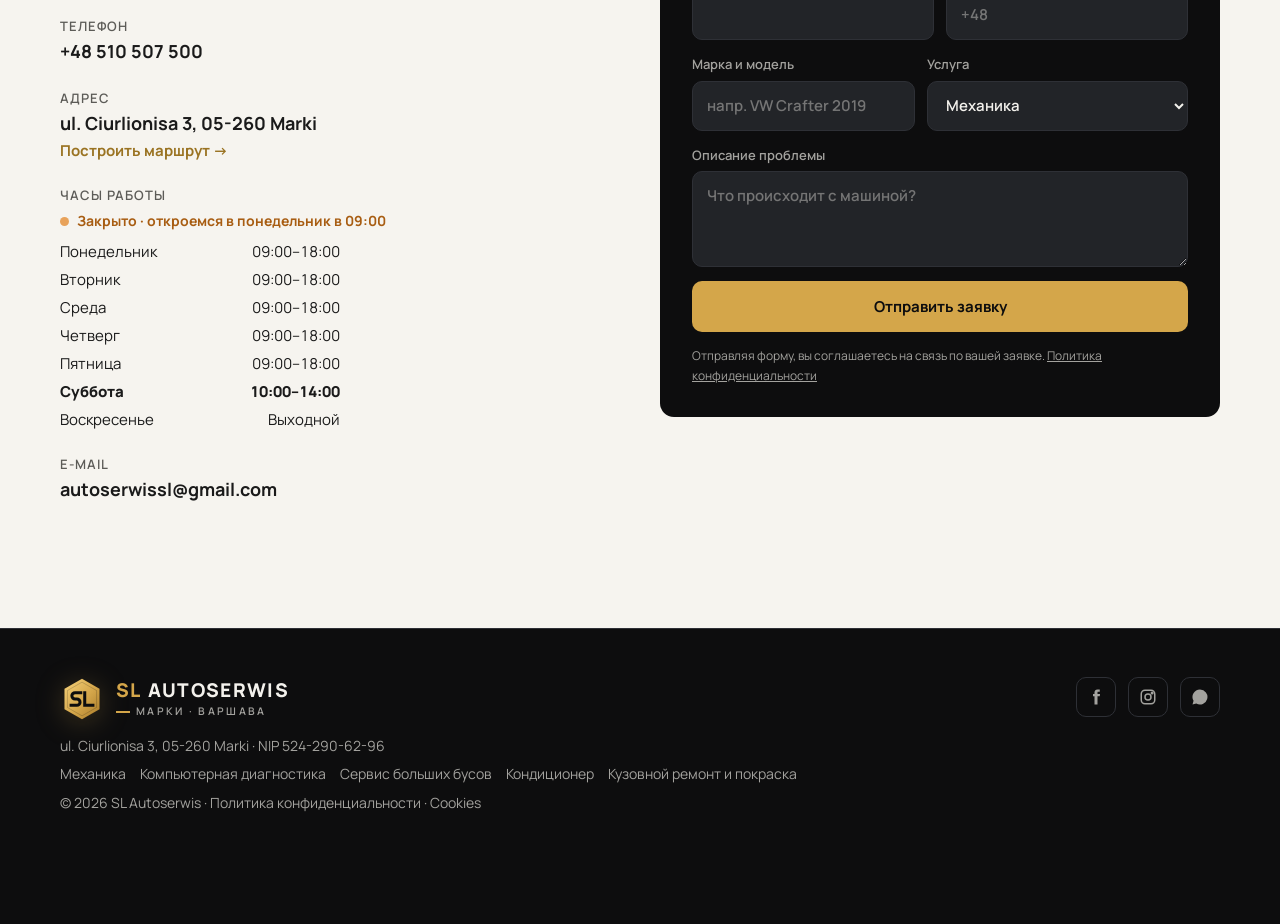
==== commit cd1dd0c6: "Deploy from sl-autoserwis@d59bcca" ====
--- a/ru/index.html
+++ b/ru/index.html
@@ -22,7 +22,7 @@
 <link rel="preconnect" href="https://fonts.gstatic.com" crossorigin>
 <link href="https://fonts.googleapis.com/css2?family=Manrope:wght@400;500;600;700;800&display=swap&subset=latin-ext,cyrillic" rel="stylesheet">
 <link rel="icon" type="image/svg+xml" href="../assets/favicon.svg">
-<link rel="stylesheet" href="../assets/styles.css?v=49cddd5a">
+<link rel="stylesheet" href="../assets/styles.css?v=c47a396a">
 <script>document.documentElement.classList.add("js")</script>
 <script type="application/ld+json">{"@context":"https://schema.org","@type":"AutoRepair","name":"SL Autoserwis","url":"https://viktoriabortn.github.io/sl-autoserwis-site/ru/","telephone":"+48510507500","taxID":"5242906296","email":"autoserwissl@gmail.com","address":{"@type":"PostalAddress","streetAddress":"ul. Ciurlionisa 3","postalCode":"05-260","addressLocality":"Marki","addressCountry":"PL"},"geo":{"@type":"GeoCoordinates","latitude":52.3366502,"longitude":21.112326},"hasMap":"https://www.google.com/maps?cid=16544086453063567356","openingHoursSpecification":[{"@type":"OpeningHoursSpecification","dayOfWeek":"Monday","opens":"09:00","closes":"18:00"},{"@type":"OpeningHoursSpecification","dayOfWeek":"Tuesday","opens":"09:00","closes":"18:00"},{"@type":"OpeningHoursSpecification","dayOfWeek":"Wednesday","opens":"09:00","closes":"18:00"},{"@type":"OpeningHoursSpecification","dayOfWeek":"Thursday","opens":"09:00","closes":"18:00"},{"@type":"OpeningHoursSpecification","dayOfWeek":"Friday","opens":"09:00","closes":"18:00"},{"@type":"OpeningHoursSpecification","dayOfWeek":"Saturday","opens":"10:00","closes":"14:00"}],"knowsLanguage":["pl","ru"],"sameAs":["https://www.facebook.com/SLautoserwis","https://www.instagram.com/sl_autoserwis/"]}</script>
 </head>
@@ -244,16 +244,16 @@
     </div>
     <div class="works">
       <div class="work rv">
-        <div class="pair"><div class="ph"><span>До</span></div><div class="ph"><span>После</span></div></div>
-        <div class="meta"><span class="tag">Коробка передач</span><b>Audi — DSG DL382</b><small>Диагностика и ремонт коробки</small></div>
+        <div class="pair"><div class="ph has-img"><img src="../assets/img/praca-t6-przed.jpg" alt="VW Transporter T6 4Motion — До" width="720" height="720" loading="lazy"><span class="ba">До</span></div><div class="ph has-img"><img src="../assets/img/praca-t6-po.jpg" alt="VW Transporter T6 4Motion — После" width="720" height="720" loading="lazy"><span class="ba">После</span></div></div>
+        <div class="meta"><span class="tag">Сцепление · бусы</span><b>VW Transporter T6 4Motion</b><small>Замена комплекта сцепления и изношенного двухмассового маховика. Смазка разлетелась по всему куполу коробки — очистили его перед сборкой.</small></div>
       </div>
       <div class="work rv">
-        <div class="pair"><div class="ph"><span>До</span></div><div class="ph"><span>После</span></div></div>
-        <div class="meta"><span class="tag">Кузов и покраска</span><b>Ремонт после ДТП</b><small>Пример работы</small></div>
+        <div class="pair single"><div class="ph has-img"><img src="../assets/img/praca-kamper.jpg" alt="Автодом на подъёмнике — Бусы и автодома" width="720" height="720" loading="lazy"></div></div>
+        <div class="meta"><span class="tag">Бусы и автодома</span><b>Автодом на подъёмнике</b><small>Тормоза и подвеска — подъёмник до 5 т подходит для больших бусов и автодомов.</small></div>
       </div>
       <div class="work rv">
-        <div class="pair"><div class="ph"><span>До</span></div><div class="ph"><span>После</span></div></div>
-        <div class="meta"><span class="tag">Бусы</span><b>Обслуживание коммерческого буса</b><small>Пример работы</small></div>
+        <div class="pair single"><div class="ph has-img"><img src="../assets/img/praca-lakiernia.jpg" alt="Покрасочная камера — Покраска" width="720" height="720" loading="lazy"></div></div>
+        <div class="meta"><span class="tag">Покраска</span><b>Покрасочная камера</b><small>Покраска элементов в покрасочной камере.</small></div>
       </div>
     </div>
   </div>
--- a/assets/styles.css
+++ b/assets/styles.css
@@ -136,6 +136,9 @@
 .work { border-radius: var(--radius); overflow: hidden; background: var(--graphite); border: 1px solid var(--line); }
 .work .pair { display: grid; grid-template-columns: 1fr 1fr; gap: 2px; }
 .work .ph { aspect-ratio: 1; border-radius: 0; border: 0; font-size: 12px; }
+.work .pair.single { grid-template-columns: 1fr; }
+.work .pair.single .ph { aspect-ratio: 2 / 1; }
+.work .ba { position: absolute; left: 10px; top: 10px; background: rgba(13,13,14,.78); color: var(--gold); font-size: 11px; font-weight: 800; letter-spacing: .08em; text-transform: uppercase; padding: 4px 9px; border-radius: 999px; }
 .work .meta { padding: 16px 18px; }
 .work .meta b { display: block; }
 .work .meta small { color: var(--muted); }
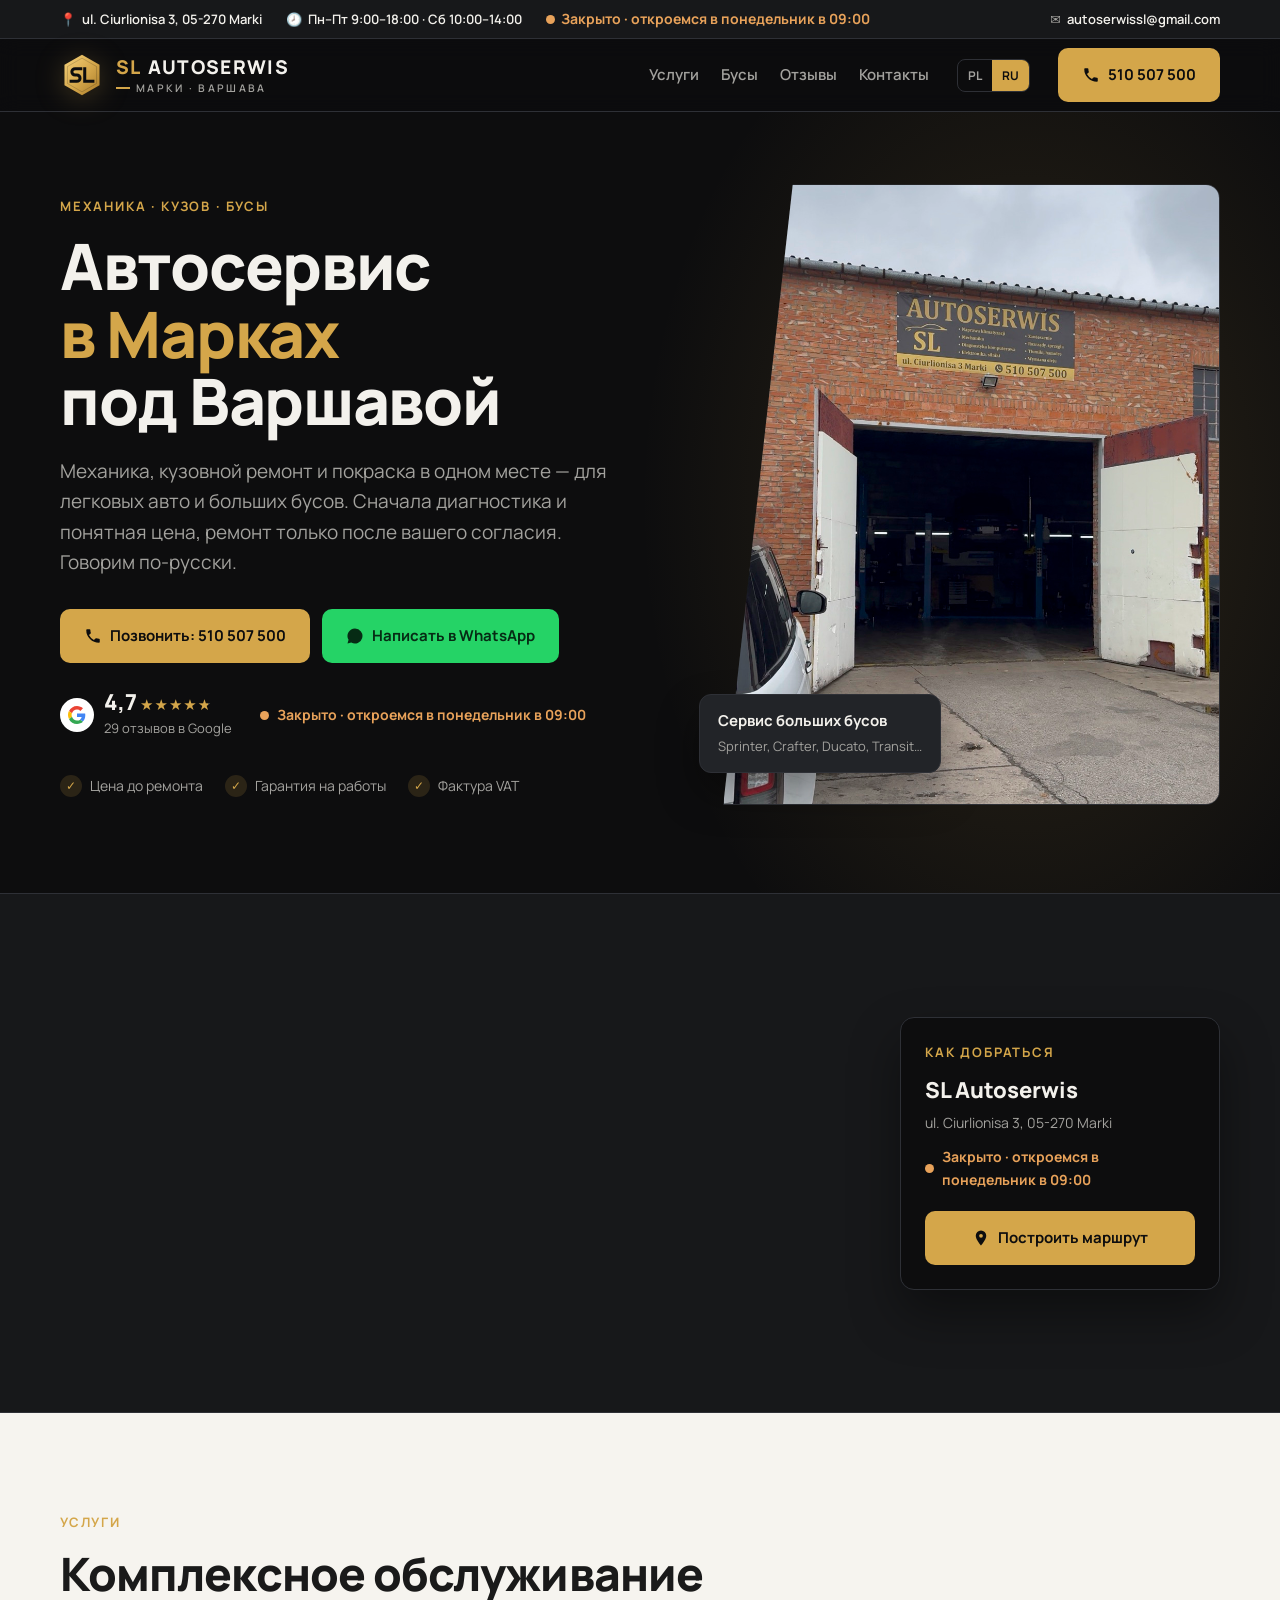
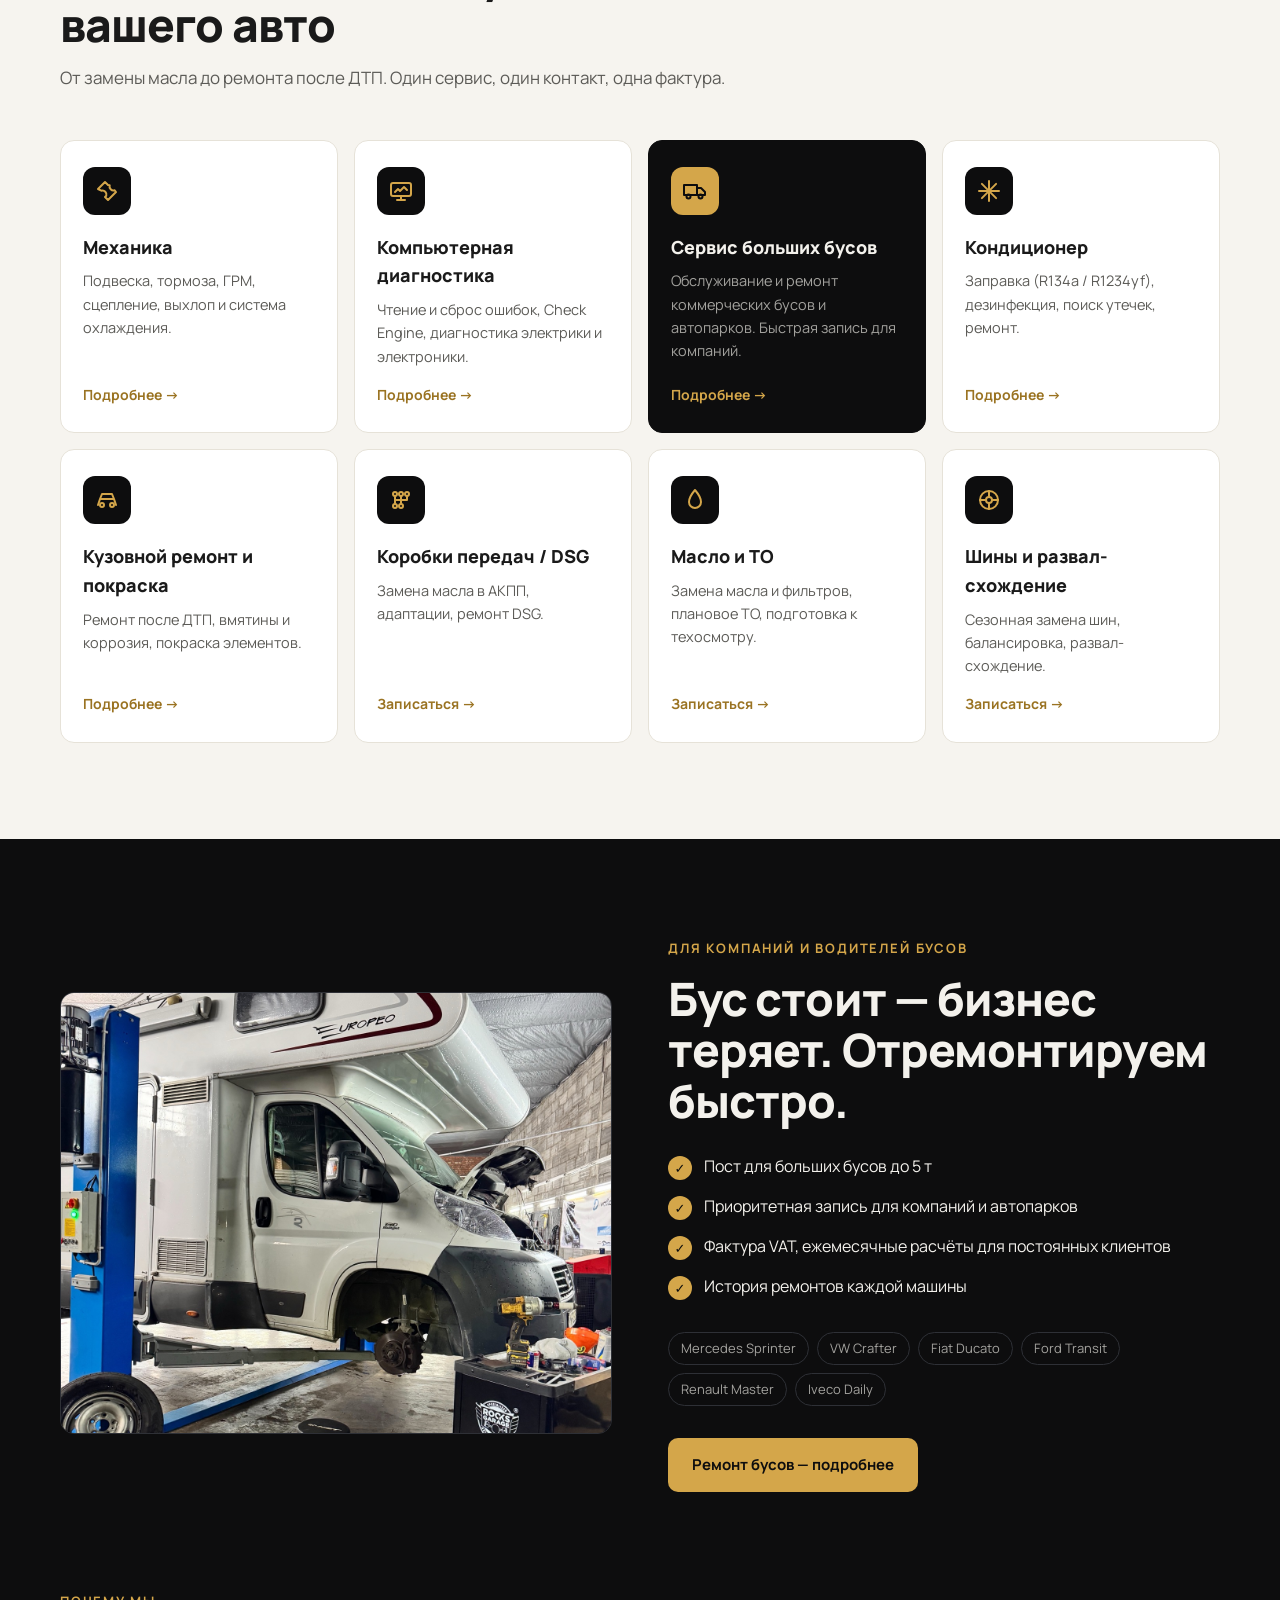
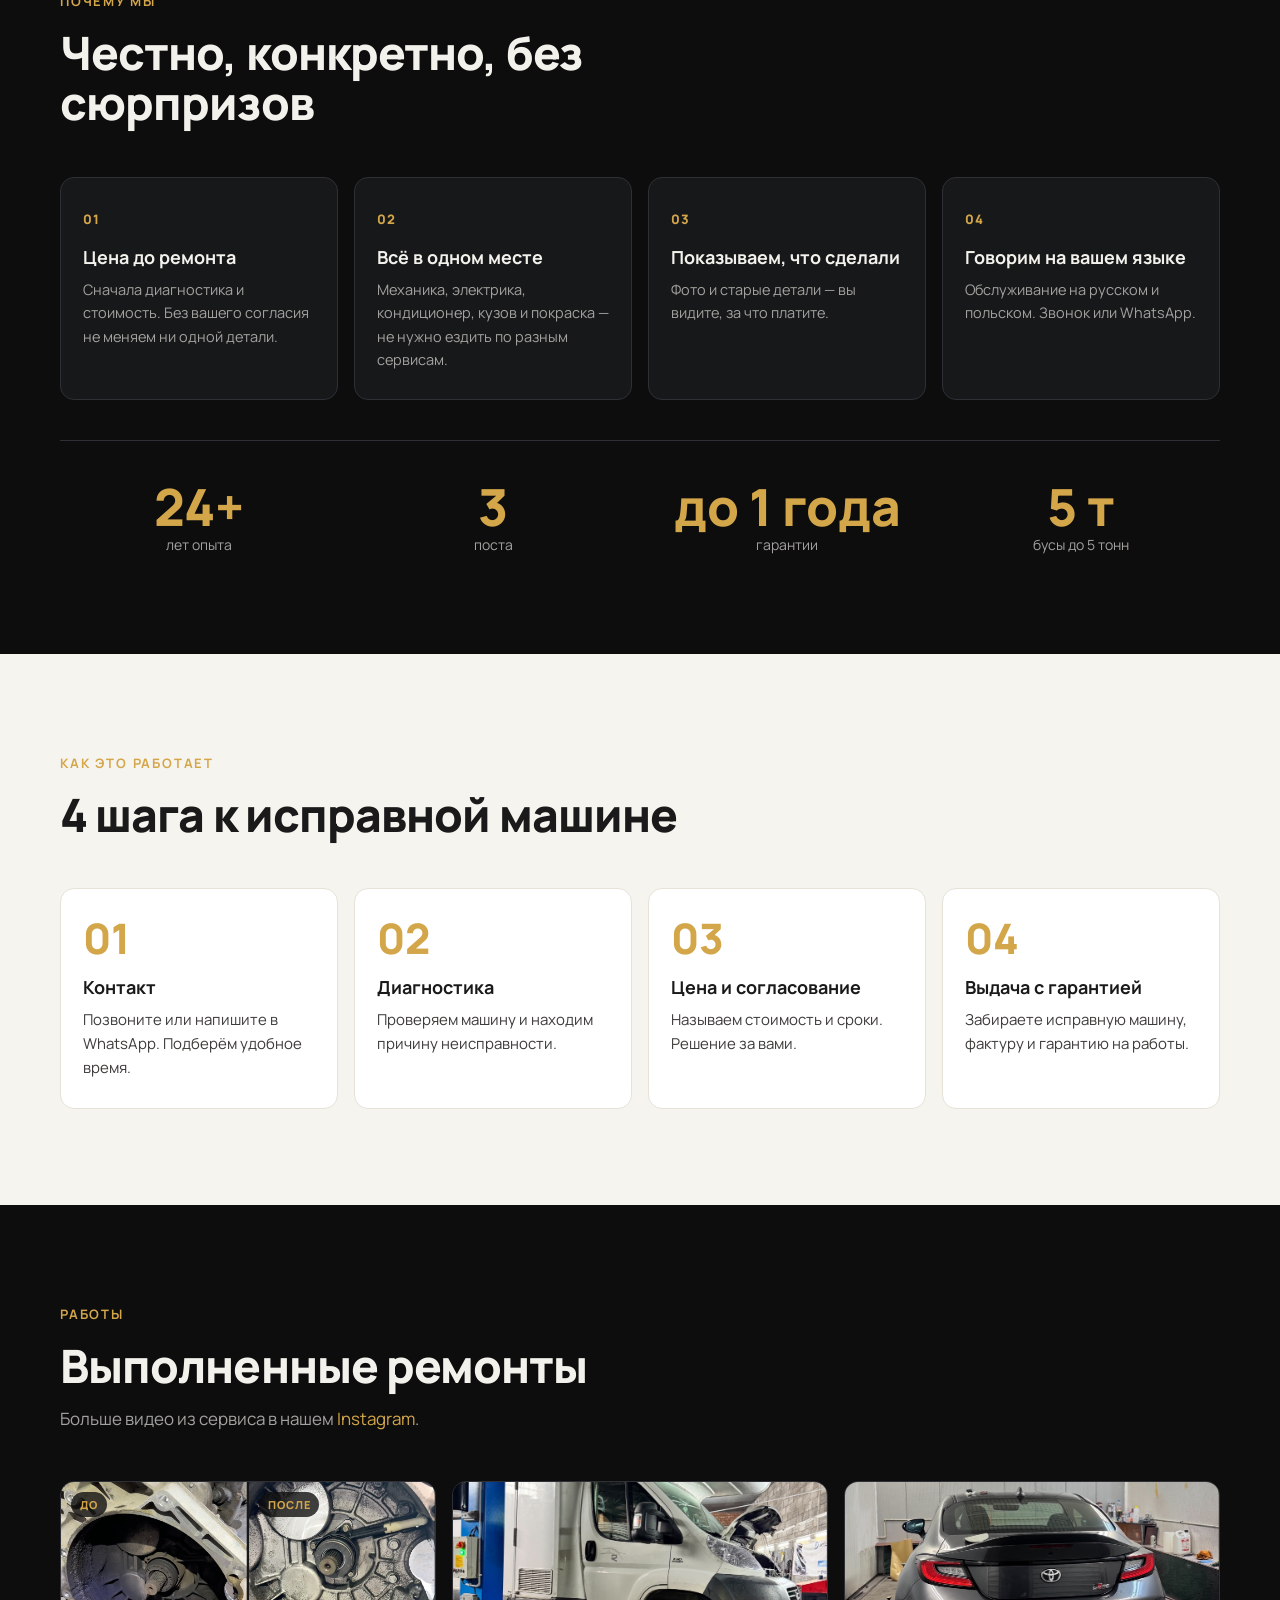
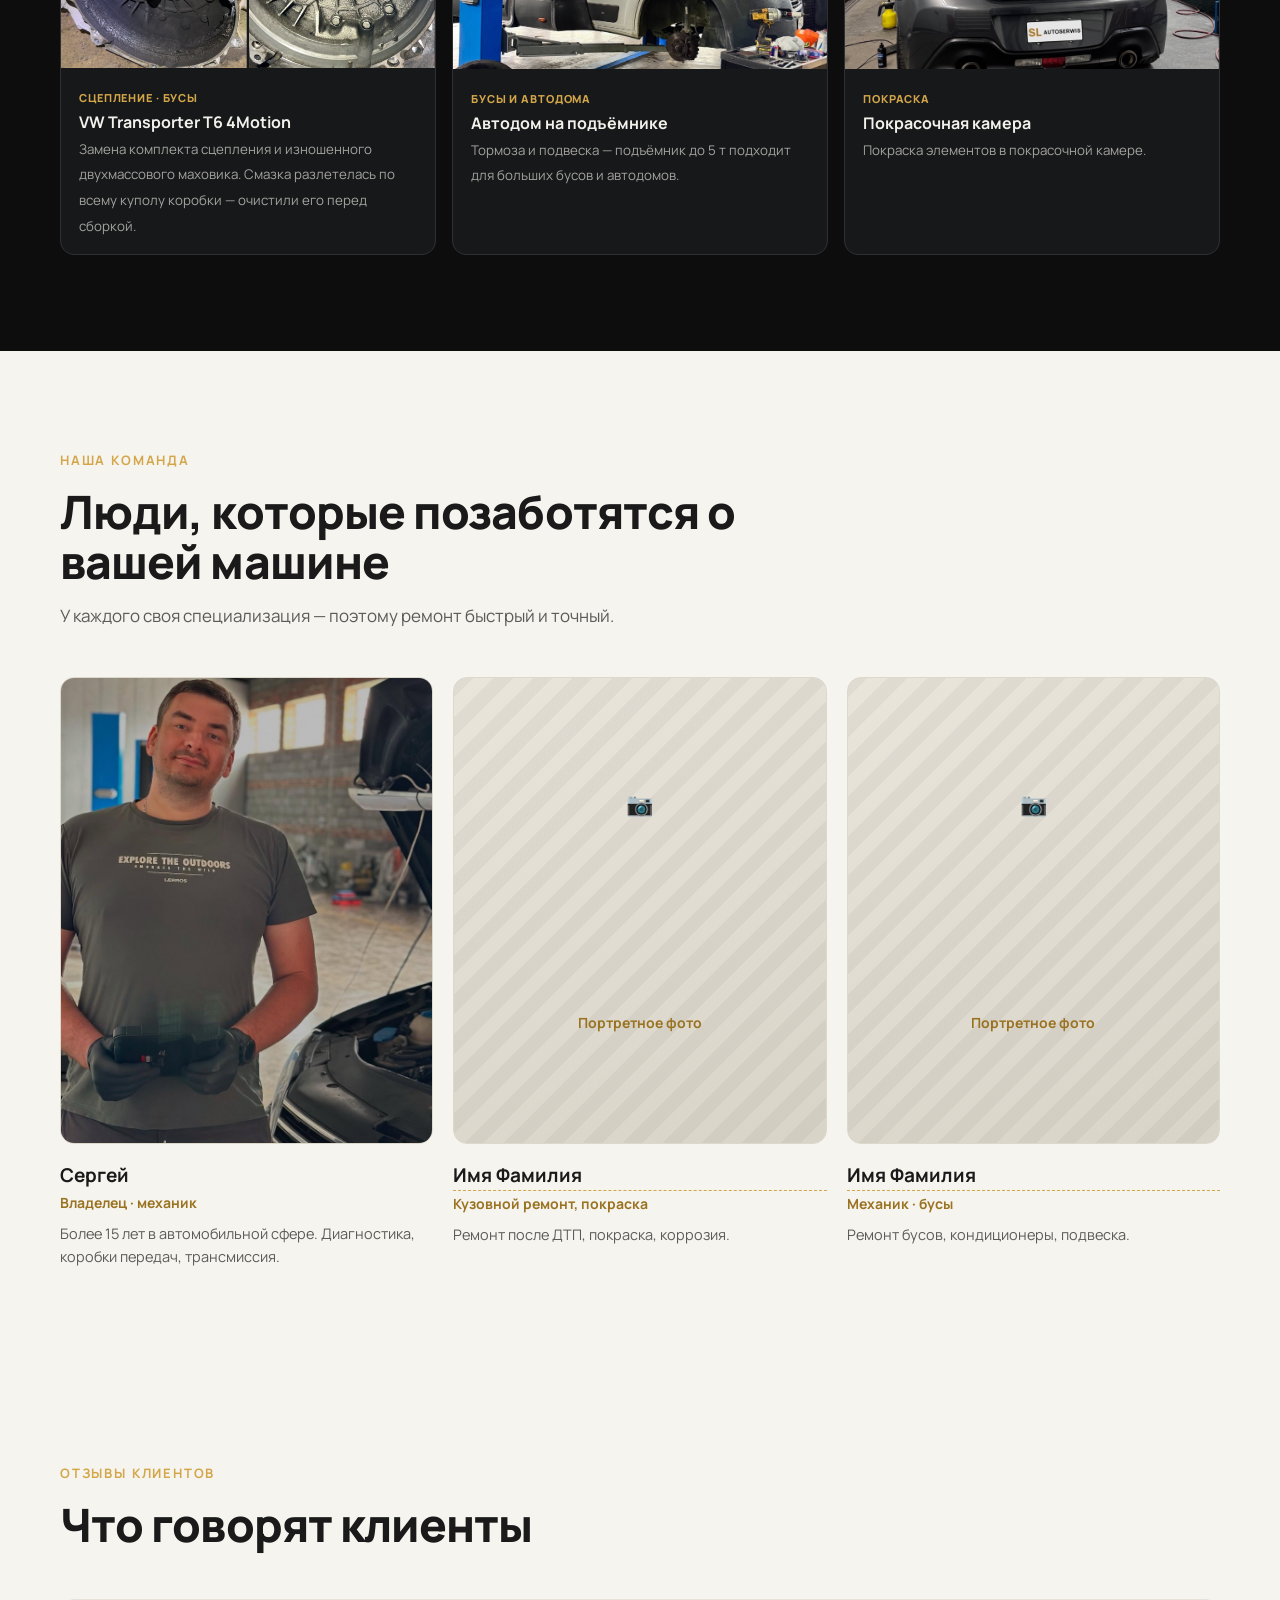
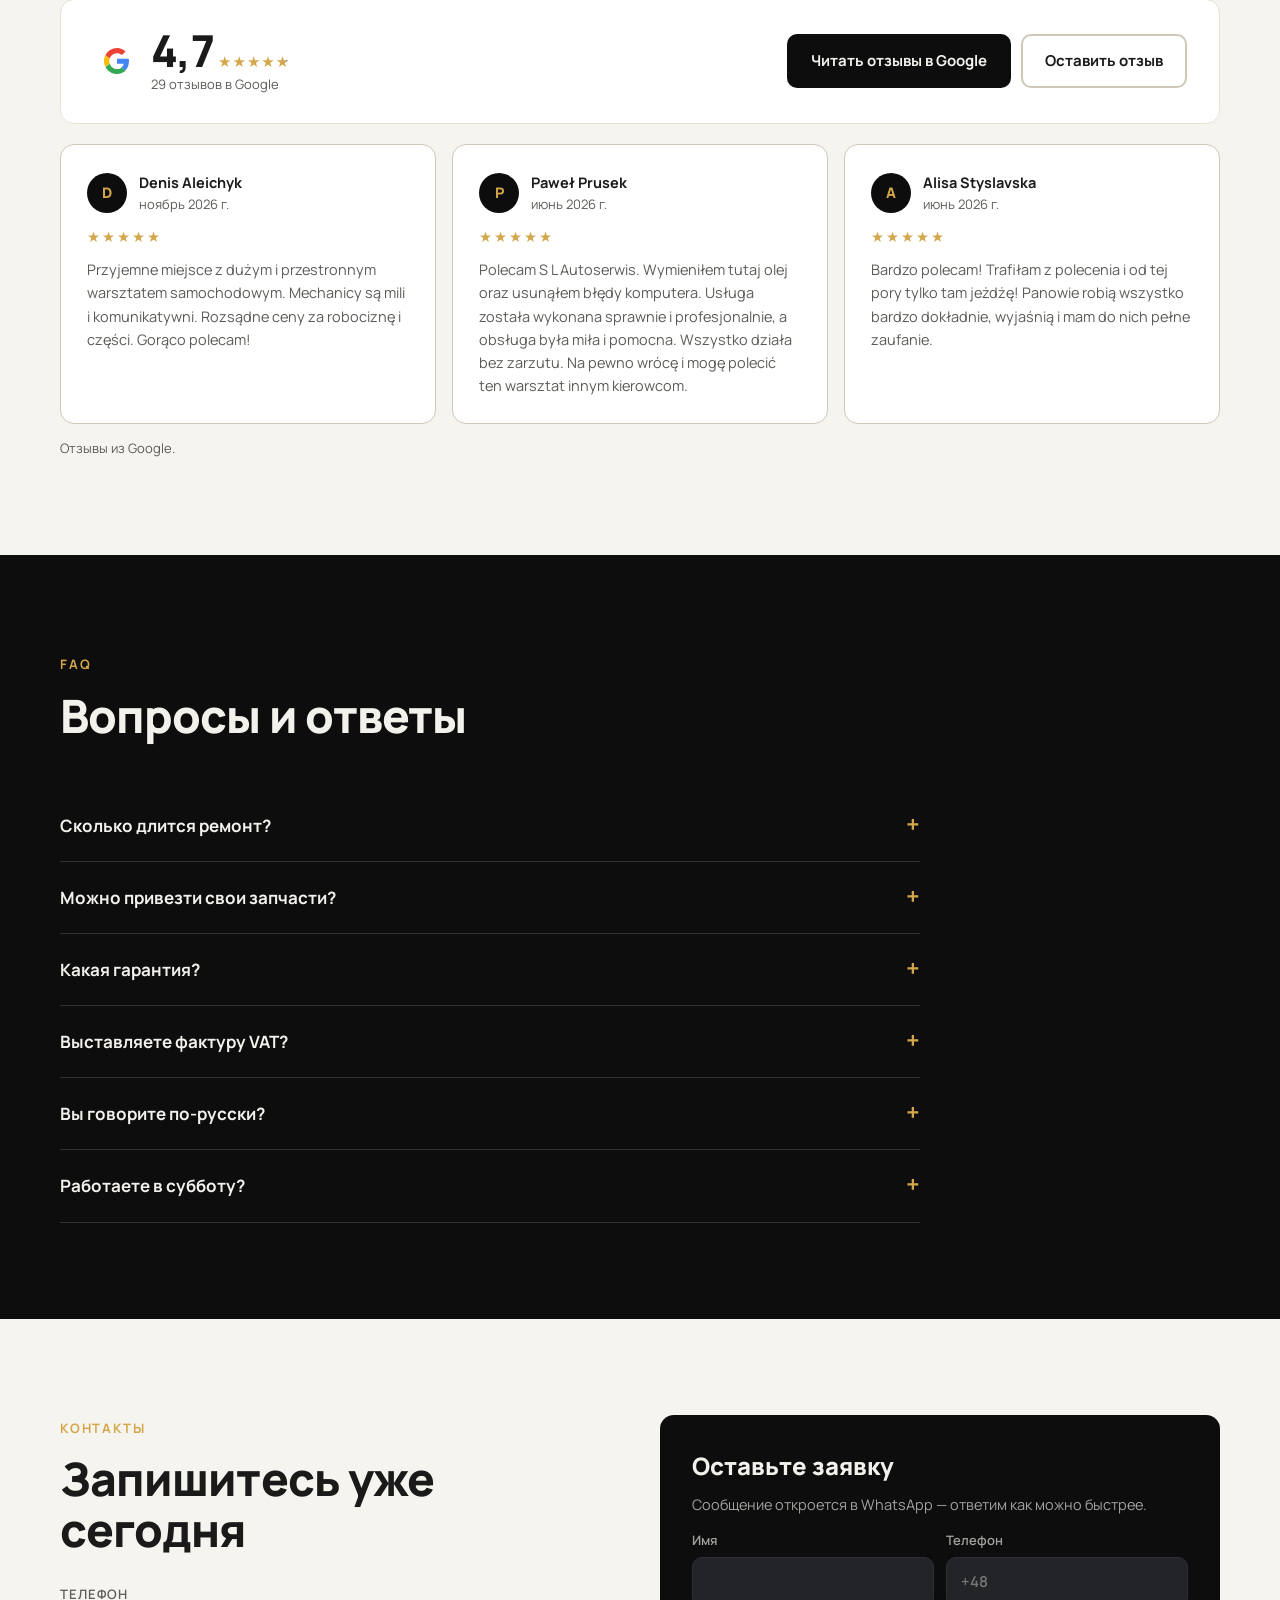
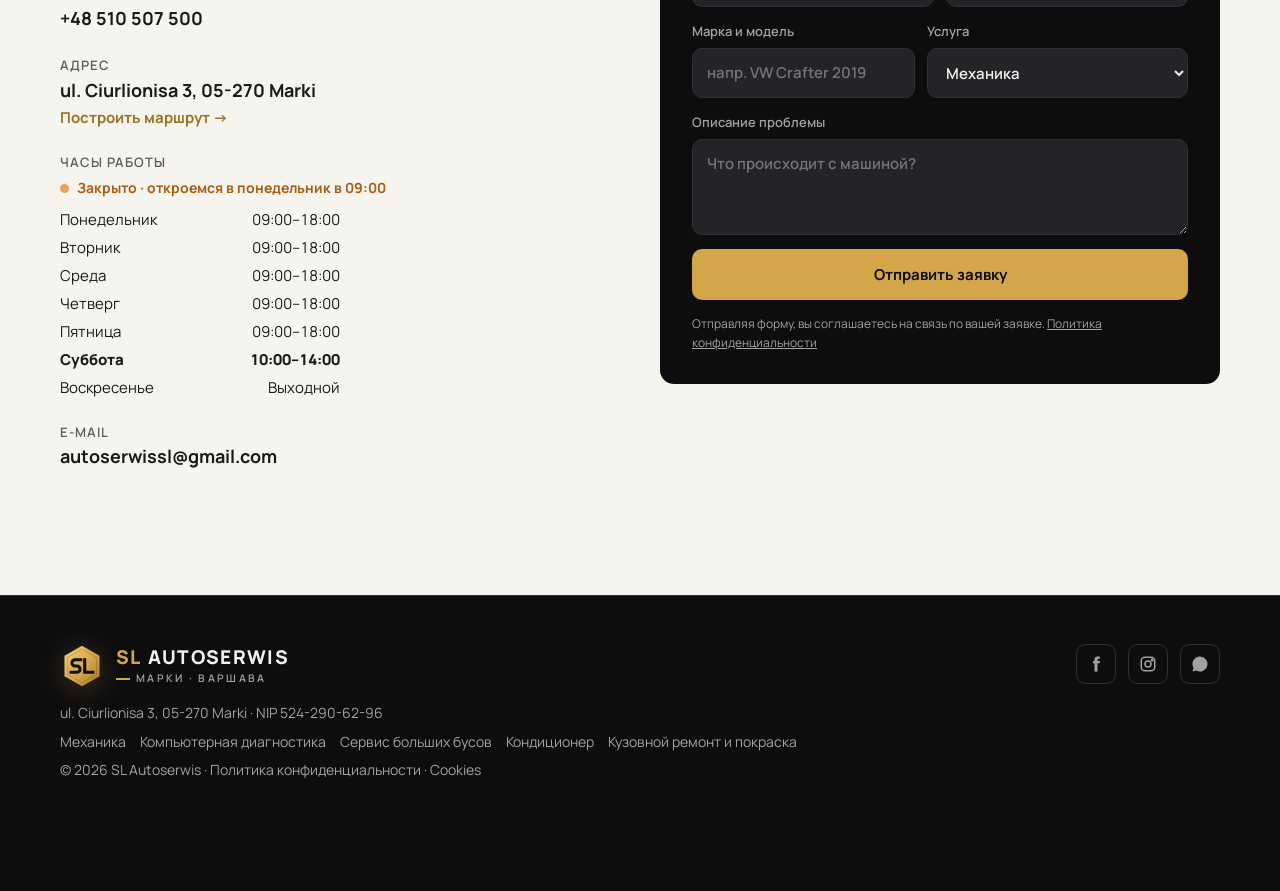
==== commit 8bde661d: "Deploy from sl-autoserwis@783ee78" ====
--- a/ru/index.html
+++ b/ru/index.html
@@ -5,16 +5,15 @@
 <meta name="viewport" content="width=device-width, initial-scale=1">
 <title>Автосервис в Марках (Варшава) — механика, кузов, ремонт бусов | SL Autoserwis</title>
 <meta name="description" content="SL Autoserwis в Марках под Варшавой: механика, диагностика, ремонт бусов, кондиционеры, кузовной ремонт и покраска. 4,7★ в Google. Говорим по-русски. ☎ 510 507 500">
-<meta name="robots" content="noindex, nofollow">
-<link rel="canonical" href="https://viktoriabortn.github.io/sl-autoserwis-site/ru/">
-<link rel="alternate" hreflang="pl" href="https://viktoriabortn.github.io/sl-autoserwis-site/">
-<link rel="alternate" hreflang="ru" href="https://viktoriabortn.github.io/sl-autoserwis-site/ru/">
-<link rel="alternate" hreflang="x-default" href="https://viktoriabortn.github.io/sl-autoserwis-site/">
+<link rel="canonical" href="https://slautoserwis.pl/ru/">
+<link rel="alternate" hreflang="pl" href="https://slautoserwis.pl/">
+<link rel="alternate" hreflang="ru" href="https://slautoserwis.pl/ru/">
+<link rel="alternate" hreflang="x-default" href="https://slautoserwis.pl/">
 <meta property="og:type" content="website">
 <meta property="og:title" content="Автосервис в Марках (Варшава) — механика, кузов, ремонт бусов | SL Autoserwis">
 <meta property="og:description" content="SL Autoserwis в Марках под Варшавой: механика, диагностика, ремонт бусов, кондиционеры, кузовной ремонт и покраска. 4,7★ в Google. Говорим по-русски. ☎ 510 507 500">
-<meta property="og:url" content="https://viktoriabortn.github.io/sl-autoserwis-site/ru/">
-<meta property="og:image" content="https://viktoriabortn.github.io/sl-autoserwis-site/assets/img/og.jpg">
+<meta property="og:url" content="https://slautoserwis.pl/ru/">
+<meta property="og:image" content="https://slautoserwis.pl/assets/img/og.jpg">
 <meta property="og:image:width" content="1200">
 <meta property="og:image:height" content="630">
 <meta property="og:locale" content="ru_RU">
@@ -24,16 +23,16 @@
 <link rel="icon" type="image/svg+xml" href="../assets/favicon.svg">
 <link rel="stylesheet" href="../assets/styles.css?v=c47a396a">
 <script>document.documentElement.classList.add("js")</script>
-<script type="application/ld+json">{"@context":"https://schema.org","@type":"AutoRepair","name":"SL Autoserwis","url":"https://viktoriabortn.github.io/sl-autoserwis-site/ru/","telephone":"+48510507500","taxID":"5242906296","email":"autoserwissl@gmail.com","address":{"@type":"PostalAddress","streetAddress":"ul. Ciurlionisa 3","postalCode":"05-260","addressLocality":"Marki","addressCountry":"PL"},"geo":{"@type":"GeoCoordinates","latitude":52.3366502,"longitude":21.112326},"hasMap":"https://www.google.com/maps?cid=16544086453063567356","openingHoursSpecification":[{"@type":"OpeningHoursSpecification","dayOfWeek":"Monday","opens":"09:00","closes":"18:00"},{"@type":"OpeningHoursSpecification","dayOfWeek":"Tuesday","opens":"09:00","closes":"18:00"},{"@type":"OpeningHoursSpecification","dayOfWeek":"Wednesday","opens":"09:00","closes":"18:00"},{"@type":"OpeningHoursSpecification","dayOfWeek":"Thursday","opens":"09:00","closes":"18:00"},{"@type":"OpeningHoursSpecification","dayOfWeek":"Friday","opens":"09:00","closes":"18:00"},{"@type":"OpeningHoursSpecification","dayOfWeek":"Saturday","opens":"10:00","closes":"14:00"}],"knowsLanguage":["pl","ru"],"sameAs":["https://www.facebook.com/SLautoserwis","https://www.instagram.com/sl_autoserwis/"]}</script>
+<script type="application/ld+json">{"@context":"https://schema.org","@type":"AutoRepair","name":"SL Autoserwis","url":"https://slautoserwis.pl/ru/","telephone":"+48510507500","taxID":"5242906296","email":"autoserwissl@gmail.com","address":{"@type":"PostalAddress","streetAddress":"ul. Ciurlionisa 3","postalCode":"05-270","addressLocality":"Marki","addressCountry":"PL"},"geo":{"@type":"GeoCoordinates","latitude":52.3366502,"longitude":21.112326},"hasMap":"https://www.google.com/maps?cid=16544086453063567356","openingHoursSpecification":[{"@type":"OpeningHoursSpecification","dayOfWeek":"Monday","opens":"09:00","closes":"18:00"},{"@type":"OpeningHoursSpecification","dayOfWeek":"Tuesday","opens":"09:00","closes":"18:00"},{"@type":"OpeningHoursSpecification","dayOfWeek":"Wednesday","opens":"09:00","closes":"18:00"},{"@type":"OpeningHoursSpecification","dayOfWeek":"Thursday","opens":"09:00","closes":"18:00"},{"@type":"OpeningHoursSpecification","dayOfWeek":"Friday","opens":"09:00","closes":"18:00"},{"@type":"OpeningHoursSpecification","dayOfWeek":"Saturday","opens":"10:00","closes":"14:00"}],"knowsLanguage":["pl","ru"],"sameAs":["https://www.facebook.com/SLautoserwis","https://www.instagram.com/sl_autoserwis/"]}</script>
 </head>
 <body>
 
-<div class="proto">Прототип сайта · элементы с пунктирным подчёркиванием требуют подтверждения владельцем</div>
+
 
 <div class="topbar">
   <div class="wrap">
     <div style="display:flex;gap:24px;flex-wrap:wrap;align-items:center">
-      <span>📍 <b>ul. Ciurlionisa 3, 05-260 Marki</b></span>
+      <span>📍 <b>ul. Ciurlionisa 3, 05-270 Marki</b></span>
       <span>🕗 <b>Пн–Пт 9:00–18:00 · Сб 10:00–14:00</b></span>
       <span class="status" data-status></span>
     </div>
@@ -105,14 +104,14 @@
 </section>
 
 <section id="dojazd" class="map-band" aria-label="Адрес">
-  <iframe title="SL Autoserwis — Адрес" loading="lazy" referrerpolicy="no-referrer-when-downgrade" src="https://www.google.com/maps?q=SL+Autoserwis,+Ciurlionisa+3,+05-260+Marki&z=15&output=embed&hl=ru"></iframe>
+  <iframe title="SL Autoserwis — Адрес" loading="lazy" referrerpolicy="no-referrer-when-downgrade" src="https://www.google.com/maps?q=SL+Autoserwis,+Ciurlionisa+3,+05-270+Marki&z=15&output=embed&hl=ru"></iframe>
   <div class="wrap">
     <div class="map-card">
       <span class="eyebrow">Как добраться</span>
       <b>SL Autoserwis</b>
-      <small>ul. Ciurlionisa 3, 05-260 Marki</small>
+      <small>ul. Ciurlionisa 3, 05-270 Marki</small>
       <span class="status" data-status></span>
-      <a class="btn btn-gold" href="https://www.google.com/maps/dir/?api=1&destination=SL+Autoserwis%2C+Ciurlionisa+3%2C+05-260+Marki" target="_blank" rel="noopener"><svg viewBox="0 0 24 24" fill="currentColor" aria-hidden="true"><path d="M12 2a7 7 0 0 0-7 7c0 5.2 7 13 7 13s7-7.8 7-13a7 7 0 0 0-7-7zm0 9.5A2.5 2.5 0 1 1 12 6.5a2.5 2.5 0 0 1 0 5z"/></svg>Построить маршрут</a>
+      <a class="btn btn-gold" href="https://www.google.com/maps/dir/?api=1&destination=SL+Autoserwis%2C+Ciurlionisa+3%2C+05-270+Marki" target="_blank" rel="noopener"><svg viewBox="0 0 24 24" fill="currentColor" aria-hidden="true"><path d="M12 2a7 7 0 0 0-7 7c0 5.2 7 13 7 13s7-7.8 7-13a7 7 0 0 0-7-7zm0 9.5A2.5 2.5 0 1 1 12 6.5a2.5 2.5 0 0 1 0 5z"/></svg>Построить маршрут</a>
     </div>
   </div>
 </section>
@@ -326,7 +325,7 @@
       <h2>Запишитесь уже сегодня</h2>
       <div class="info">
         <div><small>Телефон</small><a href="tel:+48510507500">+48 510 507 500</a></div>
-        <div><small>Адрес</small><b>ul. Ciurlionisa 3, 05-260 Marki</b><br><a href="https://www.google.com/maps/dir/?api=1&destination=SL+Autoserwis%2C+Ciurlionisa+3%2C+05-260+Marki" target="_blank" rel="noopener" style="font-size:15px;color:#9a7322">Построить маршрут →</a></div>
+        <div><small>Адрес</small><b>ul. Ciurlionisa 3, 05-270 Marki</b><br><a href="https://www.google.com/maps/dir/?api=1&destination=SL+Autoserwis%2C+Ciurlionisa+3%2C+05-270+Marki" target="_blank" rel="noopener" style="font-size:15px;color:#9a7322">Построить маршрут →</a></div>
         <div><small>Часы работы</small><span class="status" data-status style="margin:4px 0 8px"></span><ul class="hours"><li data-day="1"><span>Понедельник</span><span>09:00–18:00</span></li><li data-day="2"><span>Вторник</span><span>09:00–18:00</span></li><li data-day="3"><span>Среда</span><span>09:00–18:00</span></li><li data-day="4"><span>Четверг</span><span>09:00–18:00</span></li><li data-day="5"><span>Пятница</span><span>09:00–18:00</span></li><li data-day="6"><span>Суббота</span><span>10:00–14:00</span></li><li data-day="0"><span>Воскресенье</span><span>Выходной</span></li></ul></div>
         <div><small>E-mail</small><a href="mailto:autoserwissl@gmail.com">autoserwissl@gmail.com</a></div>
       </div>
@@ -369,7 +368,7 @@
   </g>
 </svg>
       <span class="logo-text"><b><em>SL</em>AUTOSERWIS</b><small>Марки · Варшава</small></span></a>
-      <div>ul. Ciurlionisa 3, 05-260 Marki · NIP 524-290-62-96</div>
+      <div>ul. Ciurlionisa 3, 05-270 Marki · NIP 524-290-62-96</div>
       <div style="margin-top:6px;display:flex;gap:6px 14px;flex-wrap:wrap"><a href="../ru/uslugi/mechanika/">Механика</a><a href="../ru/uslugi/diagnostyka/">Компьютерная диагностика</a><a href="../ru/uslugi/serwis-busow/">Сервис больших бусов</a><a href="../ru/uslugi/klimatyzacja/">Кондиционер</a><a href="../ru/uslugi/blacharstwo-lakiernictwo/">Кузовной ремонт и покраска</a></div>
       <div style="margin-top:6px">© 2026 SL Autoserwis · <a href="#">Политика конфиденциальности</a> · <a href="#">Cookies</a></div>
     </div>
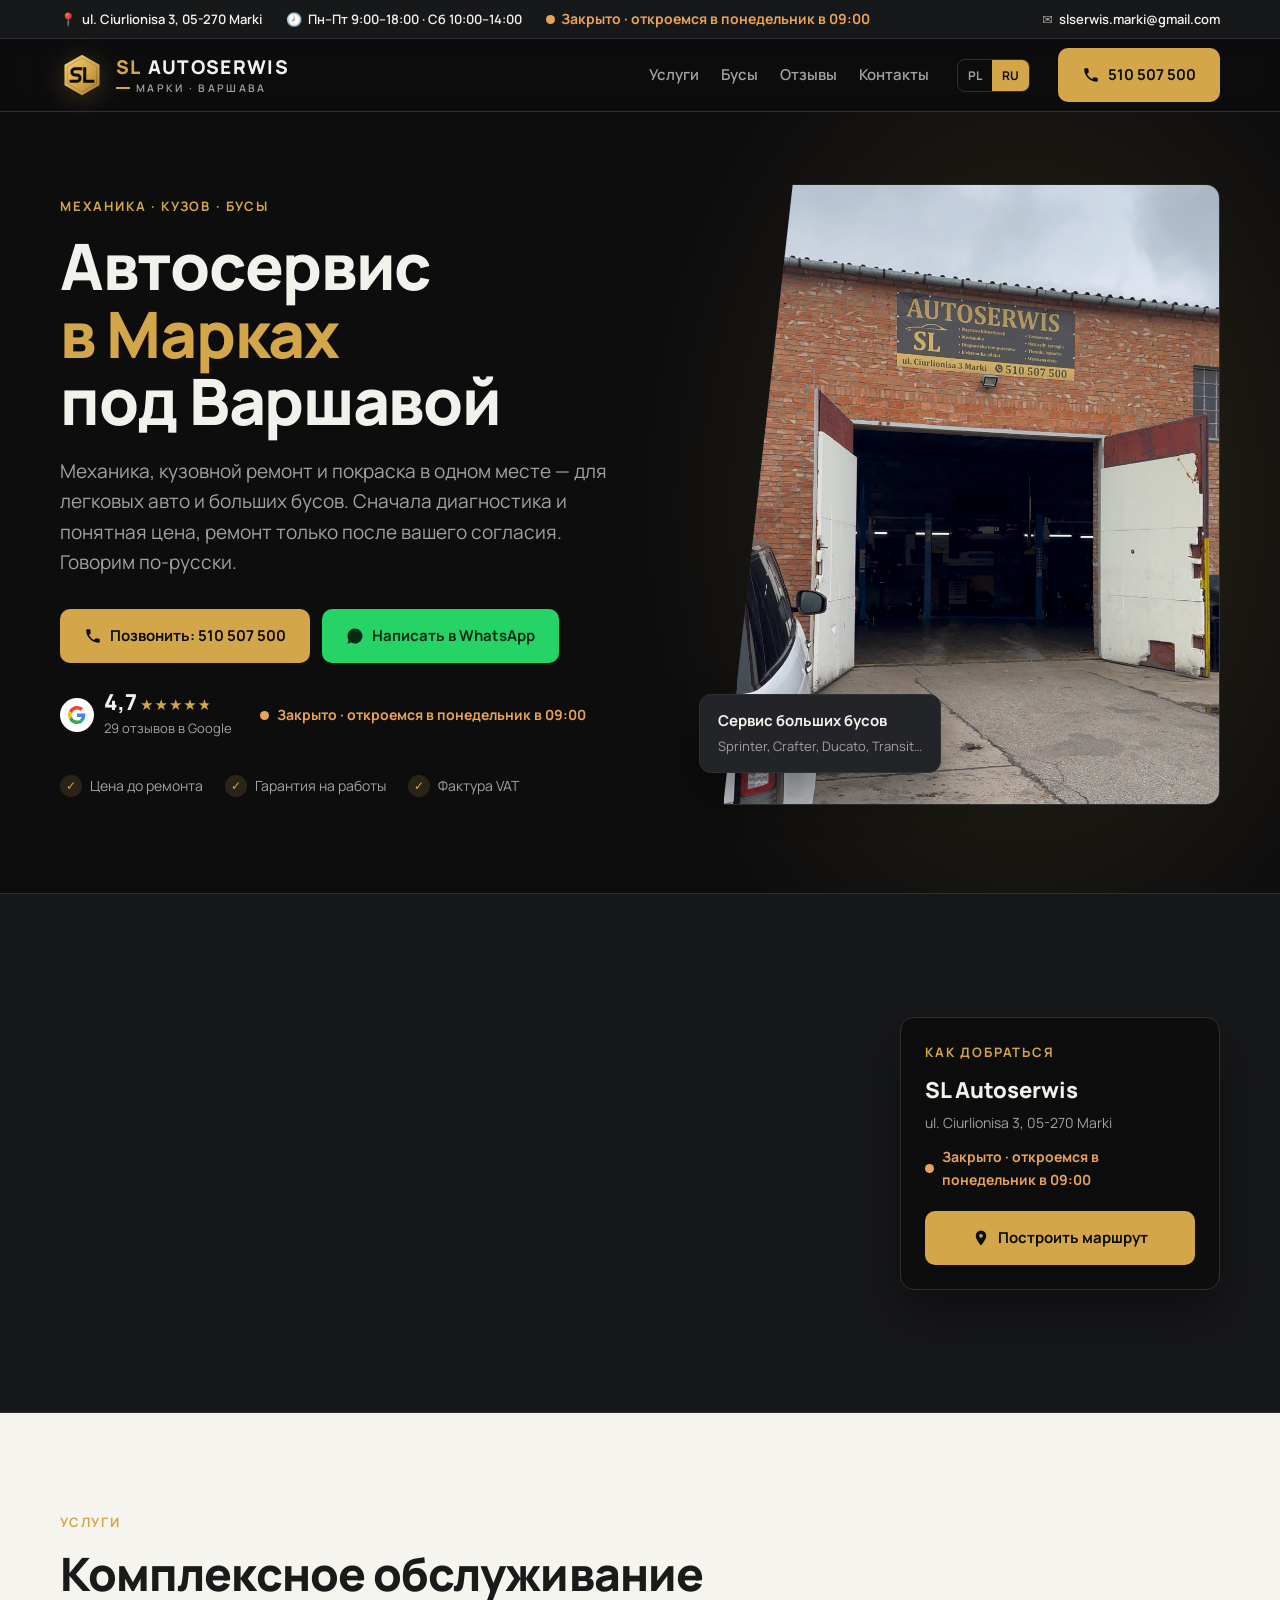
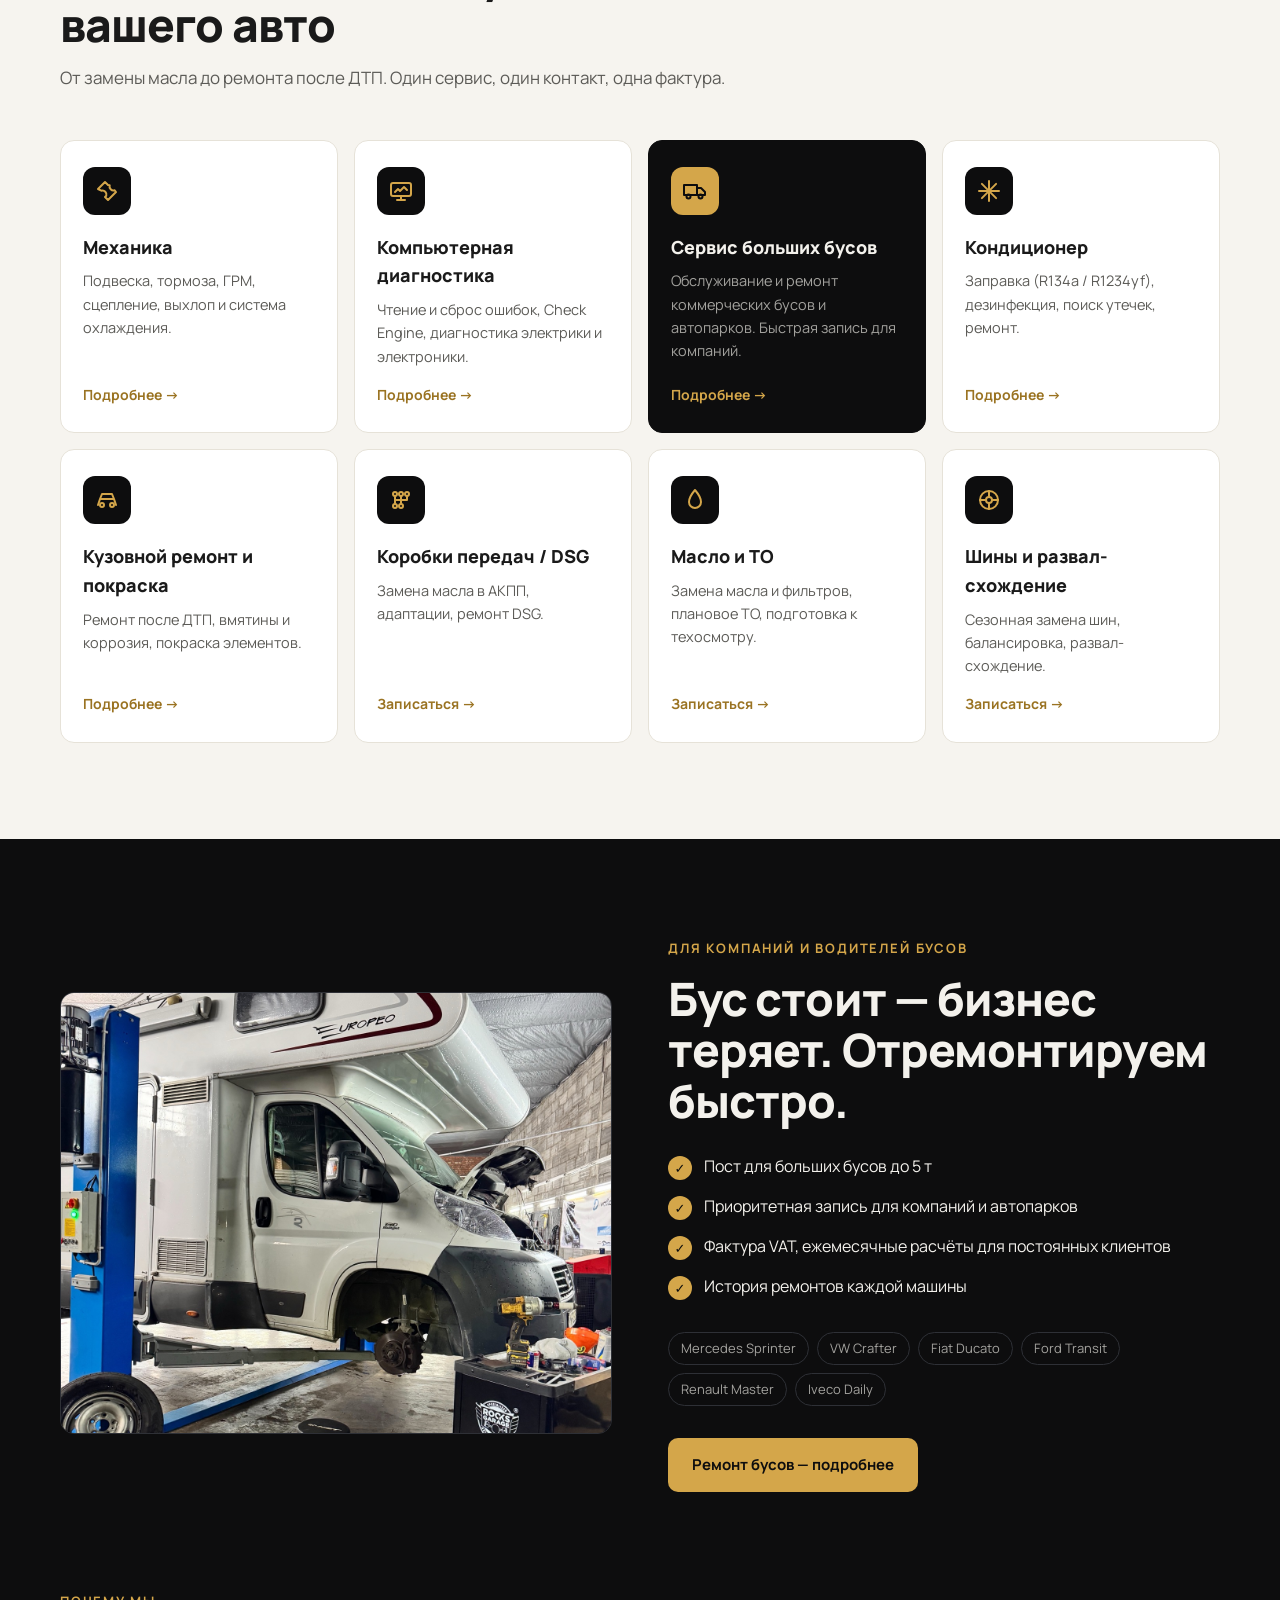
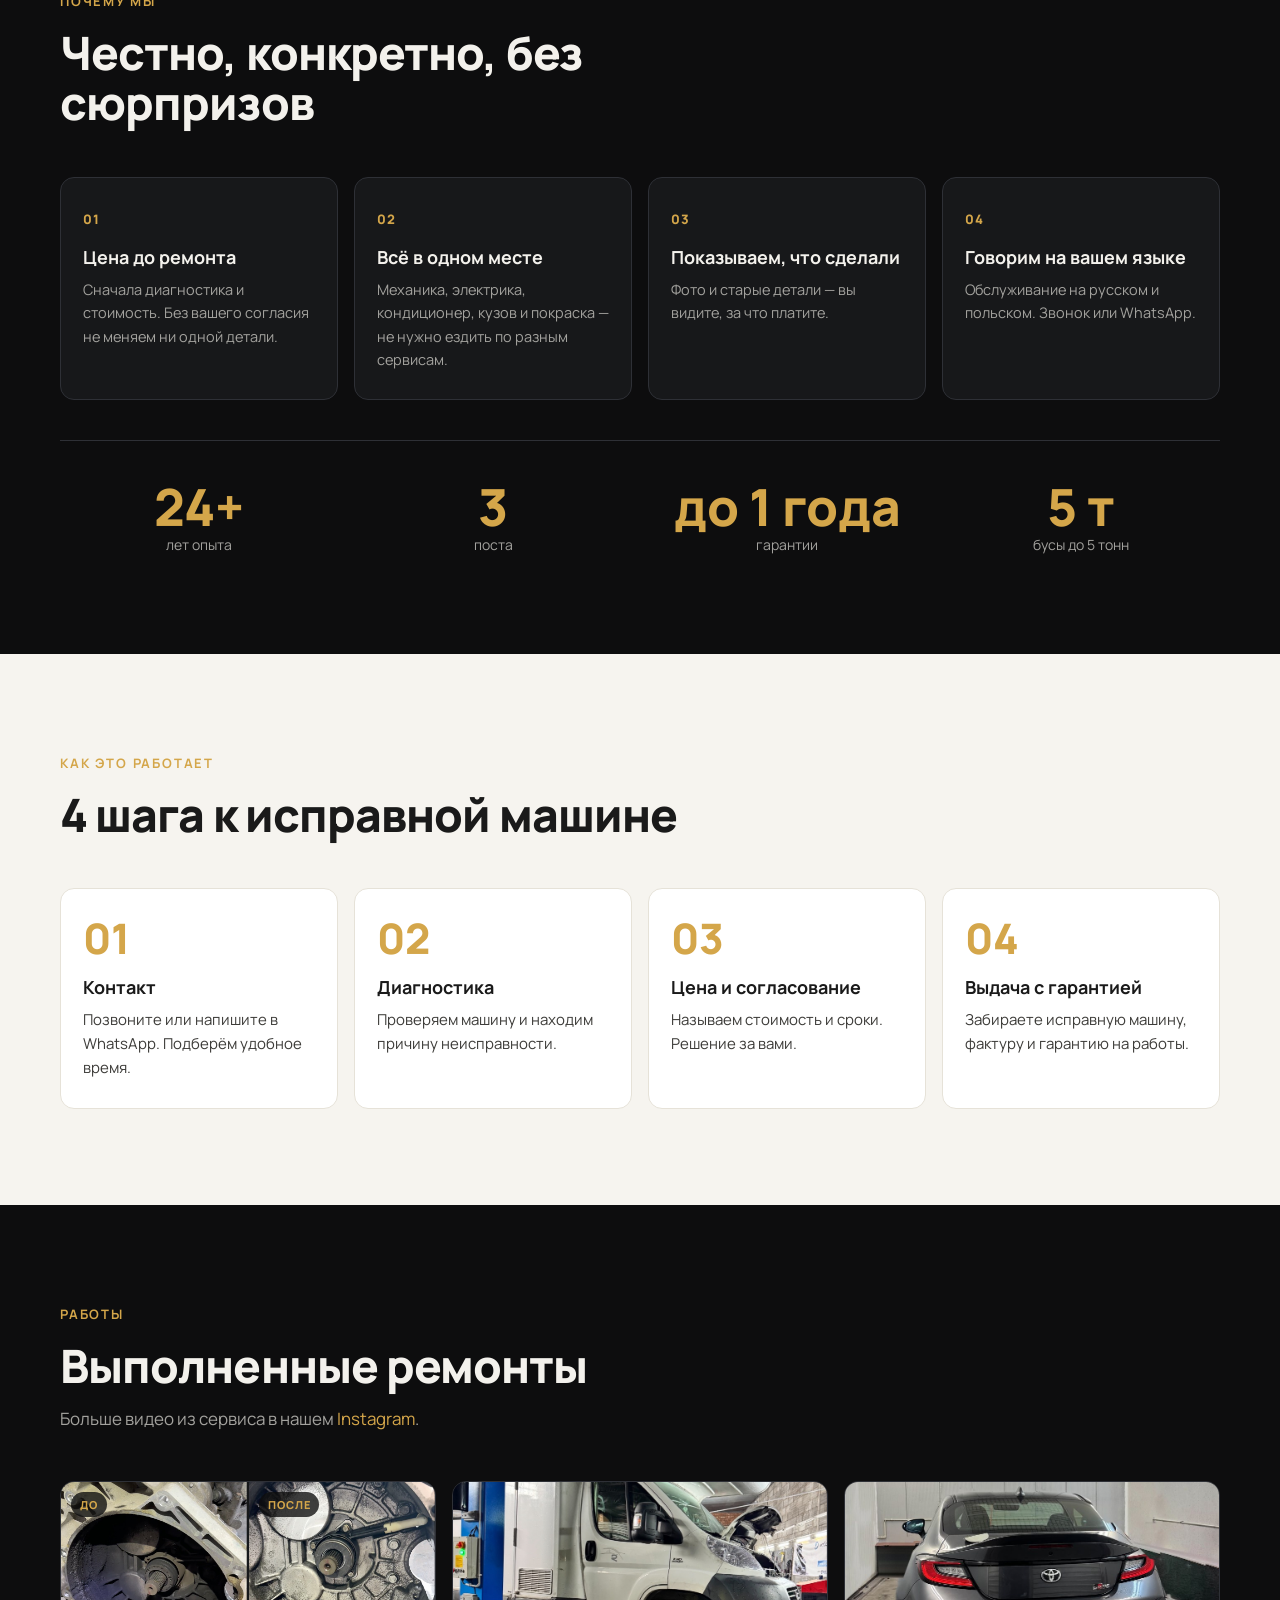
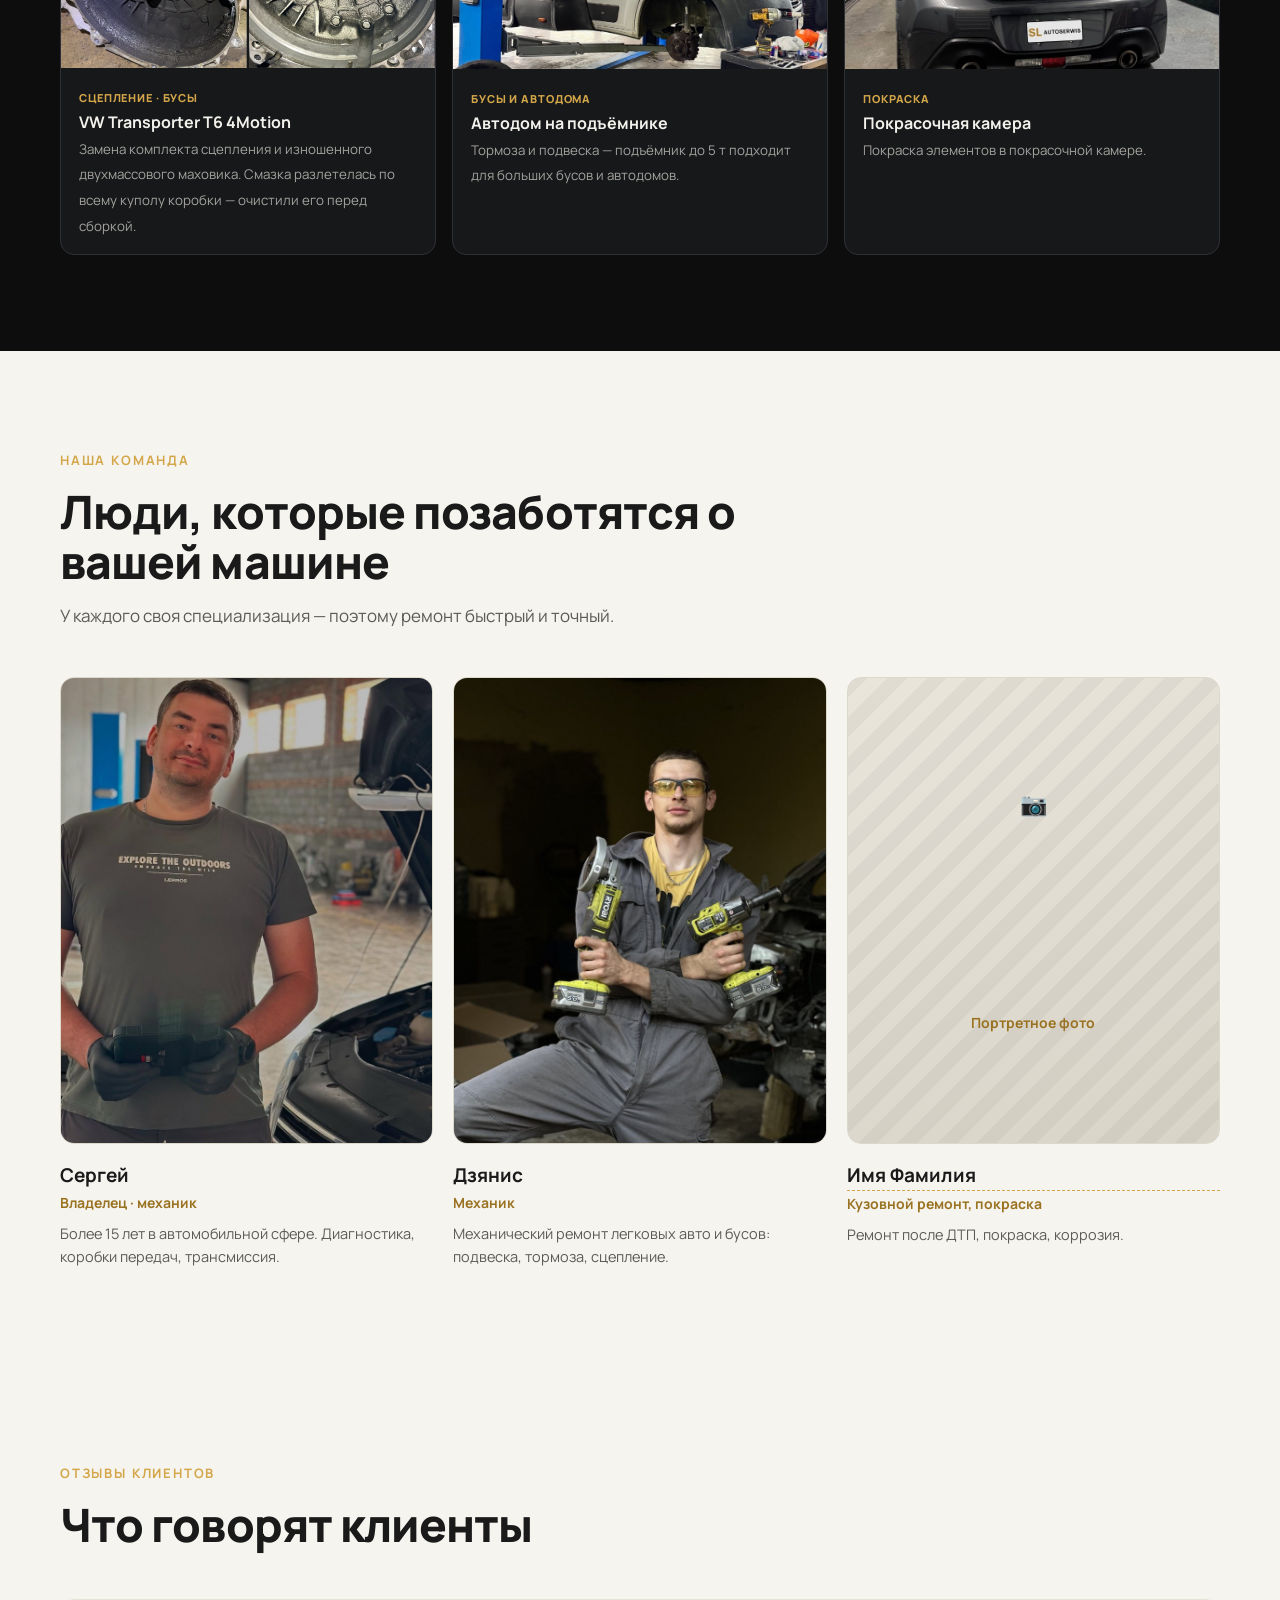
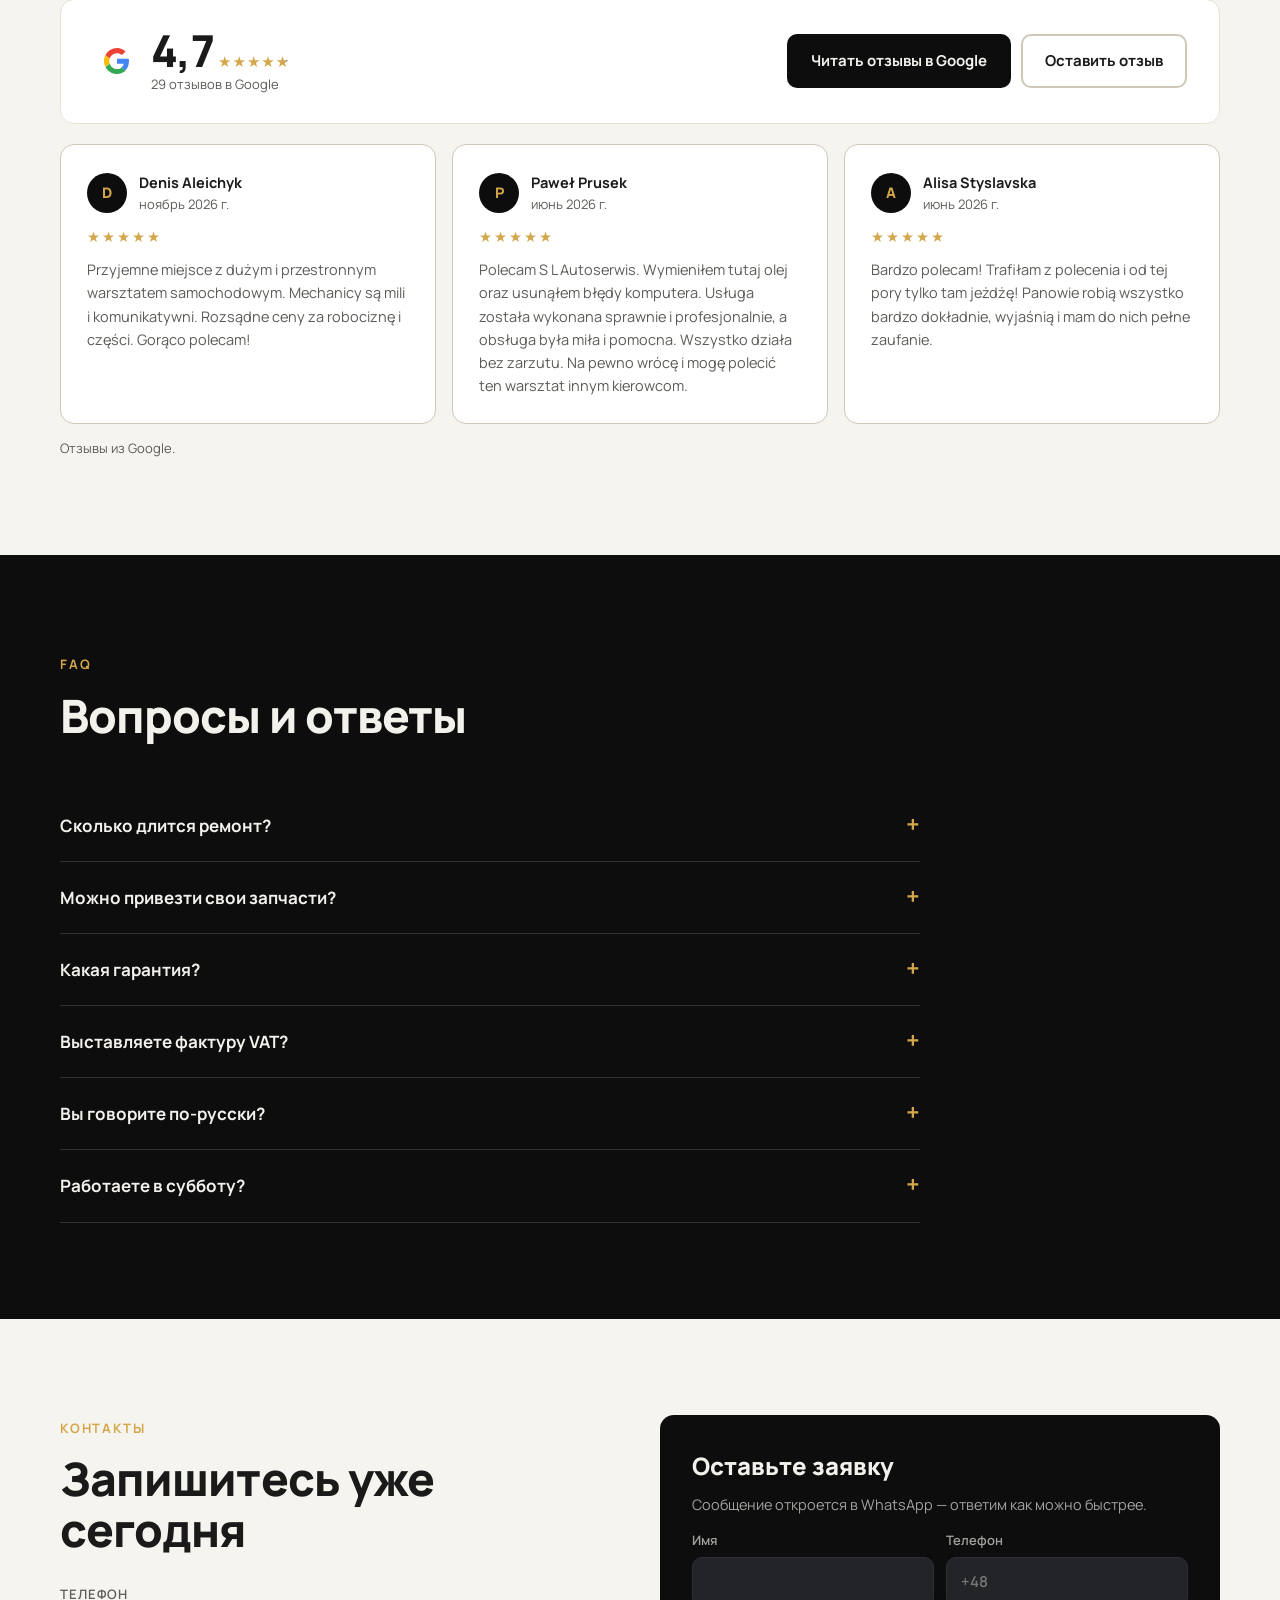
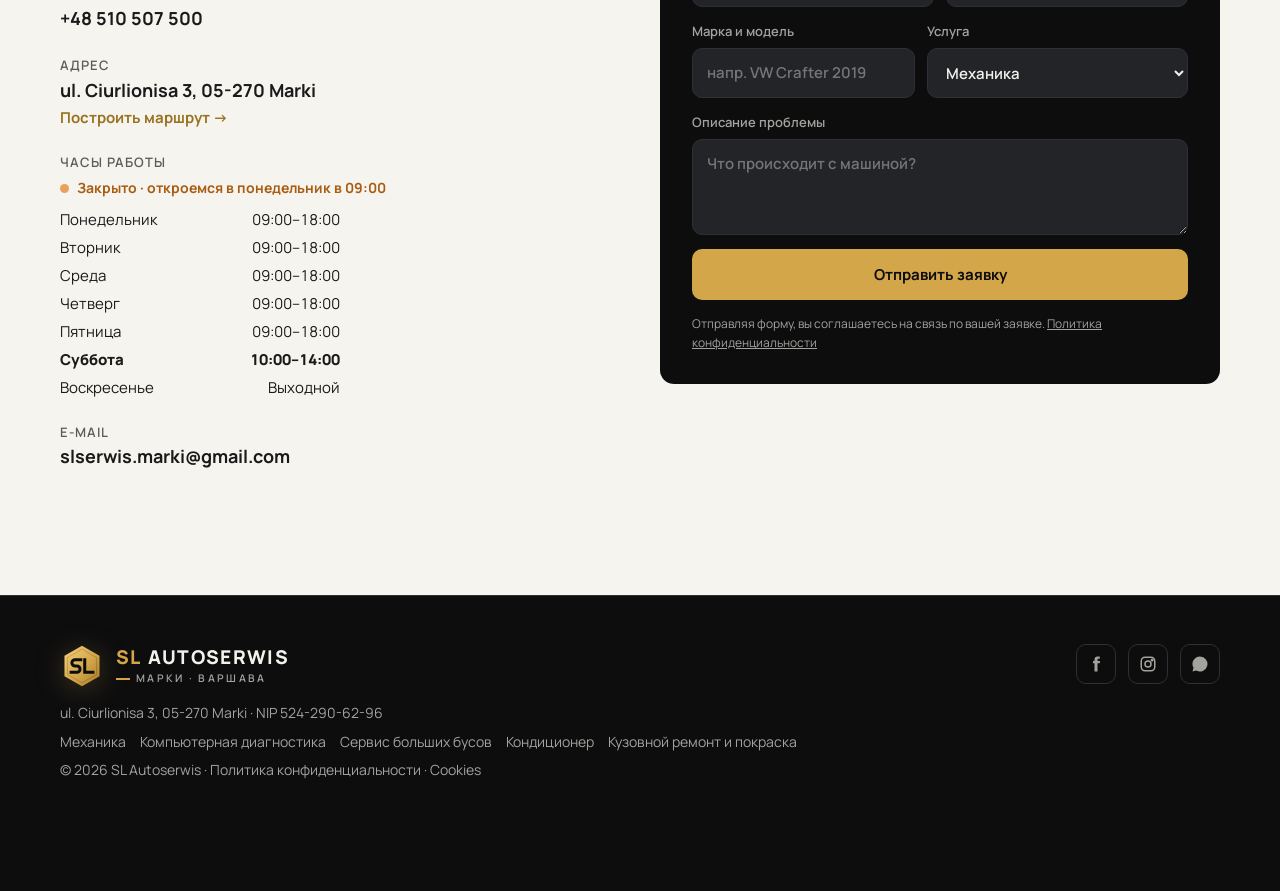
==== commit 40aaa141: "Deploy from sl-autoserwis@3b8d238" ====
--- a/ru/index.html
+++ b/ru/index.html
@@ -23,7 +23,7 @@
 <link rel="icon" type="image/svg+xml" href="../assets/favicon.svg">
 <link rel="stylesheet" href="../assets/styles.css?v=c47a396a">
 <script>document.documentElement.classList.add("js")</script>
-<script type="application/ld+json">{"@context":"https://schema.org","@type":"AutoRepair","name":"SL Autoserwis","url":"https://slautoserwis.pl/ru/","telephone":"+48510507500","taxID":"5242906296","email":"autoserwissl@gmail.com","address":{"@type":"PostalAddress","streetAddress":"ul. Ciurlionisa 3","postalCode":"05-270","addressLocality":"Marki","addressCountry":"PL"},"geo":{"@type":"GeoCoordinates","latitude":52.3366502,"longitude":21.112326},"hasMap":"https://www.google.com/maps?cid=16544086453063567356","openingHoursSpecification":[{"@type":"OpeningHoursSpecification","dayOfWeek":"Monday","opens":"09:00","closes":"18:00"},{"@type":"OpeningHoursSpecification","dayOfWeek":"Tuesday","opens":"09:00","closes":"18:00"},{"@type":"OpeningHoursSpecification","dayOfWeek":"Wednesday","opens":"09:00","closes":"18:00"},{"@type":"OpeningHoursSpecification","dayOfWeek":"Thursday","opens":"09:00","closes":"18:00"},{"@type":"OpeningHoursSpecification","dayOfWeek":"Friday","opens":"09:00","closes":"18:00"},{"@type":"OpeningHoursSpecification","dayOfWeek":"Saturday","opens":"10:00","closes":"14:00"}],"knowsLanguage":["pl","ru"],"sameAs":["https://www.facebook.com/SLautoserwis","https://www.instagram.com/sl_autoserwis/"]}</script>
+<script type="application/ld+json">{"@context":"https://schema.org","@type":"AutoRepair","name":"SL Autoserwis","url":"https://slautoserwis.pl/ru/","telephone":"+48510507500","taxID":"5242906296","email":"slserwis.marki@gmail.com","address":{"@type":"PostalAddress","streetAddress":"ul. Ciurlionisa 3","postalCode":"05-270","addressLocality":"Marki","addressCountry":"PL"},"geo":{"@type":"GeoCoordinates","latitude":52.3366502,"longitude":21.112326},"hasMap":"https://www.google.com/maps?cid=16544086453063567356","openingHoursSpecification":[{"@type":"OpeningHoursSpecification","dayOfWeek":"Monday","opens":"09:00","closes":"18:00"},{"@type":"OpeningHoursSpecification","dayOfWeek":"Tuesday","opens":"09:00","closes":"18:00"},{"@type":"OpeningHoursSpecification","dayOfWeek":"Wednesday","opens":"09:00","closes":"18:00"},{"@type":"OpeningHoursSpecification","dayOfWeek":"Thursday","opens":"09:00","closes":"18:00"},{"@type":"OpeningHoursSpecification","dayOfWeek":"Friday","opens":"09:00","closes":"18:00"},{"@type":"OpeningHoursSpecification","dayOfWeek":"Saturday","opens":"10:00","closes":"14:00"}],"knowsLanguage":["pl","ru"],"sameAs":["https://www.facebook.com/SLautoserwis","https://www.instagram.com/sl_autoserwis/"]}</script>
 </head>
 <body>
 
@@ -36,7 +36,7 @@
       <span>🕗 <b>Пн–Пт 9:00–18:00 · Сб 10:00–14:00</b></span>
       <span class="status" data-status></span>
     </div>
-    <span>✉️ <a href="mailto:autoserwissl@gmail.com"><b>autoserwissl@gmail.com</b></a></span>
+    <span>✉️ <a href="mailto:slserwis.marki@gmail.com"><b>slserwis.marki@gmail.com</b></a></span>
   </div>
 </div>
 
@@ -267,8 +267,8 @@
     </div>
     <div class="team">
       <div class="member rv"><div class="ph has-img"><img src="../assets/img/siergiej.jpg" alt="Сергей — Владелец · механик" width="800" height="1000" loading="lazy"></div><b>Сергей</b><span>Владелец · механик</span><p>Более 15 лет в автомобильной сфере. Диагностика, коробки передач, трансмиссия.</p></div>
+      <div class="member rv"><div class="ph has-img"><img src="../assets/img/dzianis.jpg" alt="Дзянис — Механик" width="800" height="1000" loading="lazy"></div><b>Дзянис</b><span>Механик</span><p>Механический ремонт легковых авто и бусов: подвеска, тормоза, сцепление.</p></div>
       <div class="member rv"><div class="ph"><span>Портретное фото</span></div><b class="tbd" title="Do uzupełnienia">Имя Фамилия</b><span>Кузовной ремонт, покраска</span><p>Ремонт после ДТП, покраска, коррозия.</p></div>
-      <div class="member rv"><div class="ph"><span>Портретное фото</span></div><b class="tbd" title="Do uzupełnienia">Имя Фамилия</b><span>Механик · бусы</span><p>Ремонт бусов, кондиционеры, подвеска.</p></div>
     </div>
   </div>
 </section>
@@ -327,7 +327,7 @@
         <div><small>Телефон</small><a href="tel:+48510507500">+48 510 507 500</a></div>
         <div><small>Адрес</small><b>ul. Ciurlionisa 3, 05-270 Marki</b><br><a href="https://www.google.com/maps/dir/?api=1&destination=SL+Autoserwis%2C+Ciurlionisa+3%2C+05-270+Marki" target="_blank" rel="noopener" style="font-size:15px;color:#9a7322">Построить маршрут →</a></div>
         <div><small>Часы работы</small><span class="status" data-status style="margin:4px 0 8px"></span><ul class="hours"><li data-day="1"><span>Понедельник</span><span>09:00–18:00</span></li><li data-day="2"><span>Вторник</span><span>09:00–18:00</span></li><li data-day="3"><span>Среда</span><span>09:00–18:00</span></li><li data-day="4"><span>Четверг</span><span>09:00–18:00</span></li><li data-day="5"><span>Пятница</span><span>09:00–18:00</span></li><li data-day="6"><span>Суббота</span><span>10:00–14:00</span></li><li data-day="0"><span>Воскресенье</span><span>Выходной</span></li></ul></div>
-        <div><small>E-mail</small><a href="mailto:autoserwissl@gmail.com">autoserwissl@gmail.com</a></div>
+        <div><small>E-mail</small><a href="mailto:slserwis.marki@gmail.com">slserwis.marki@gmail.com</a></div>
       </div>
 
     </div>
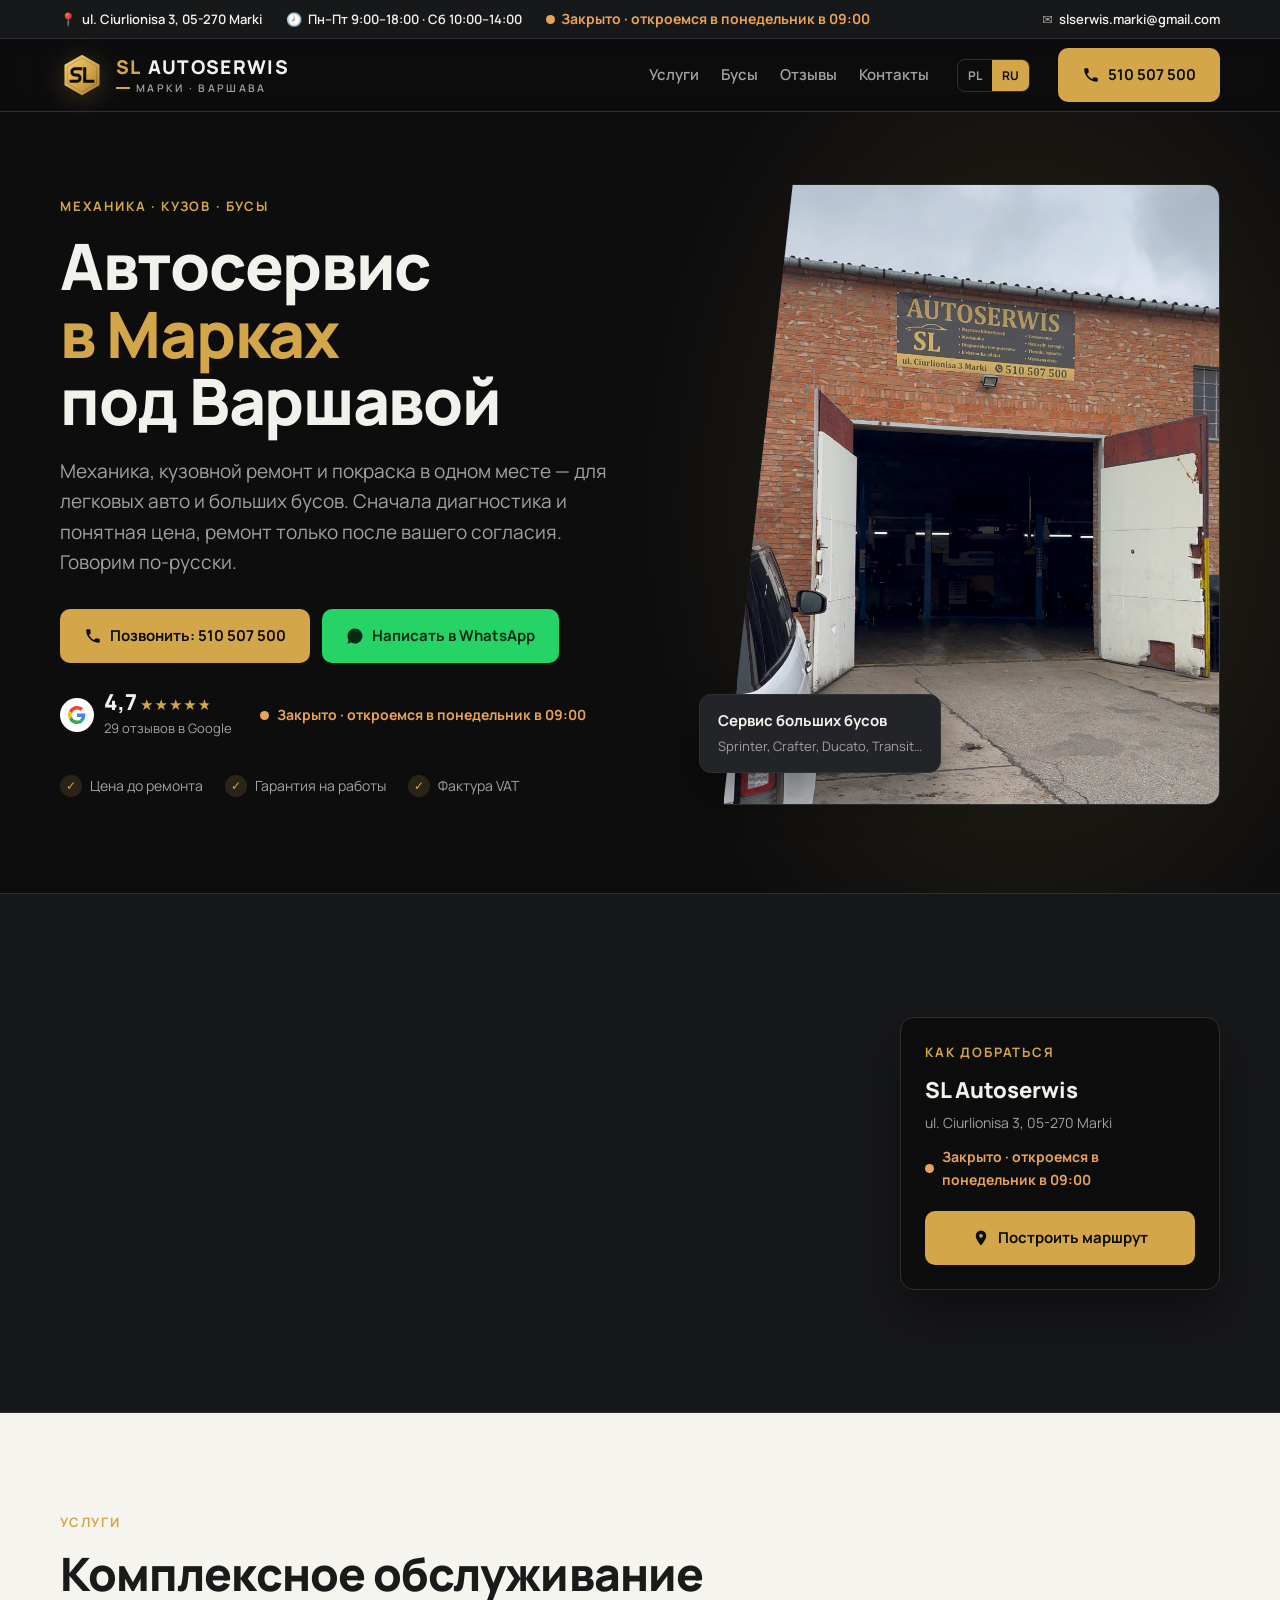
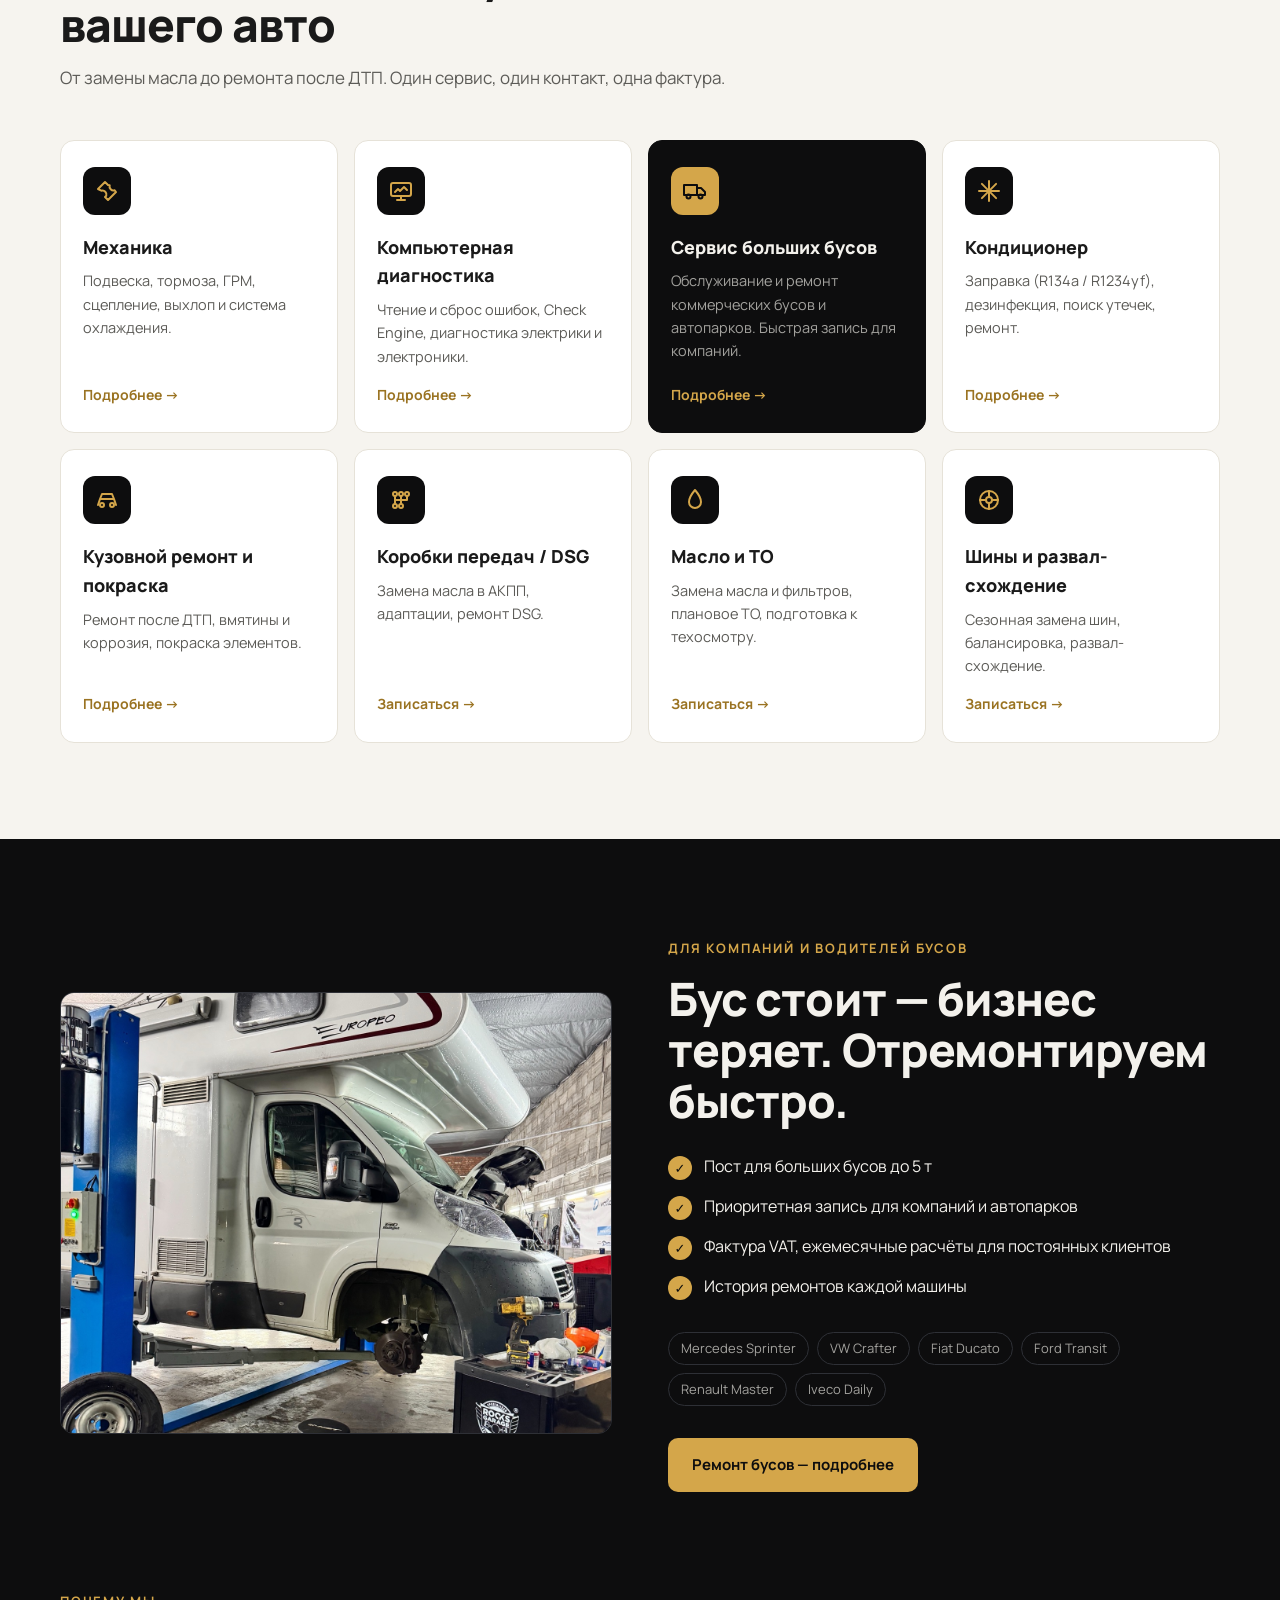
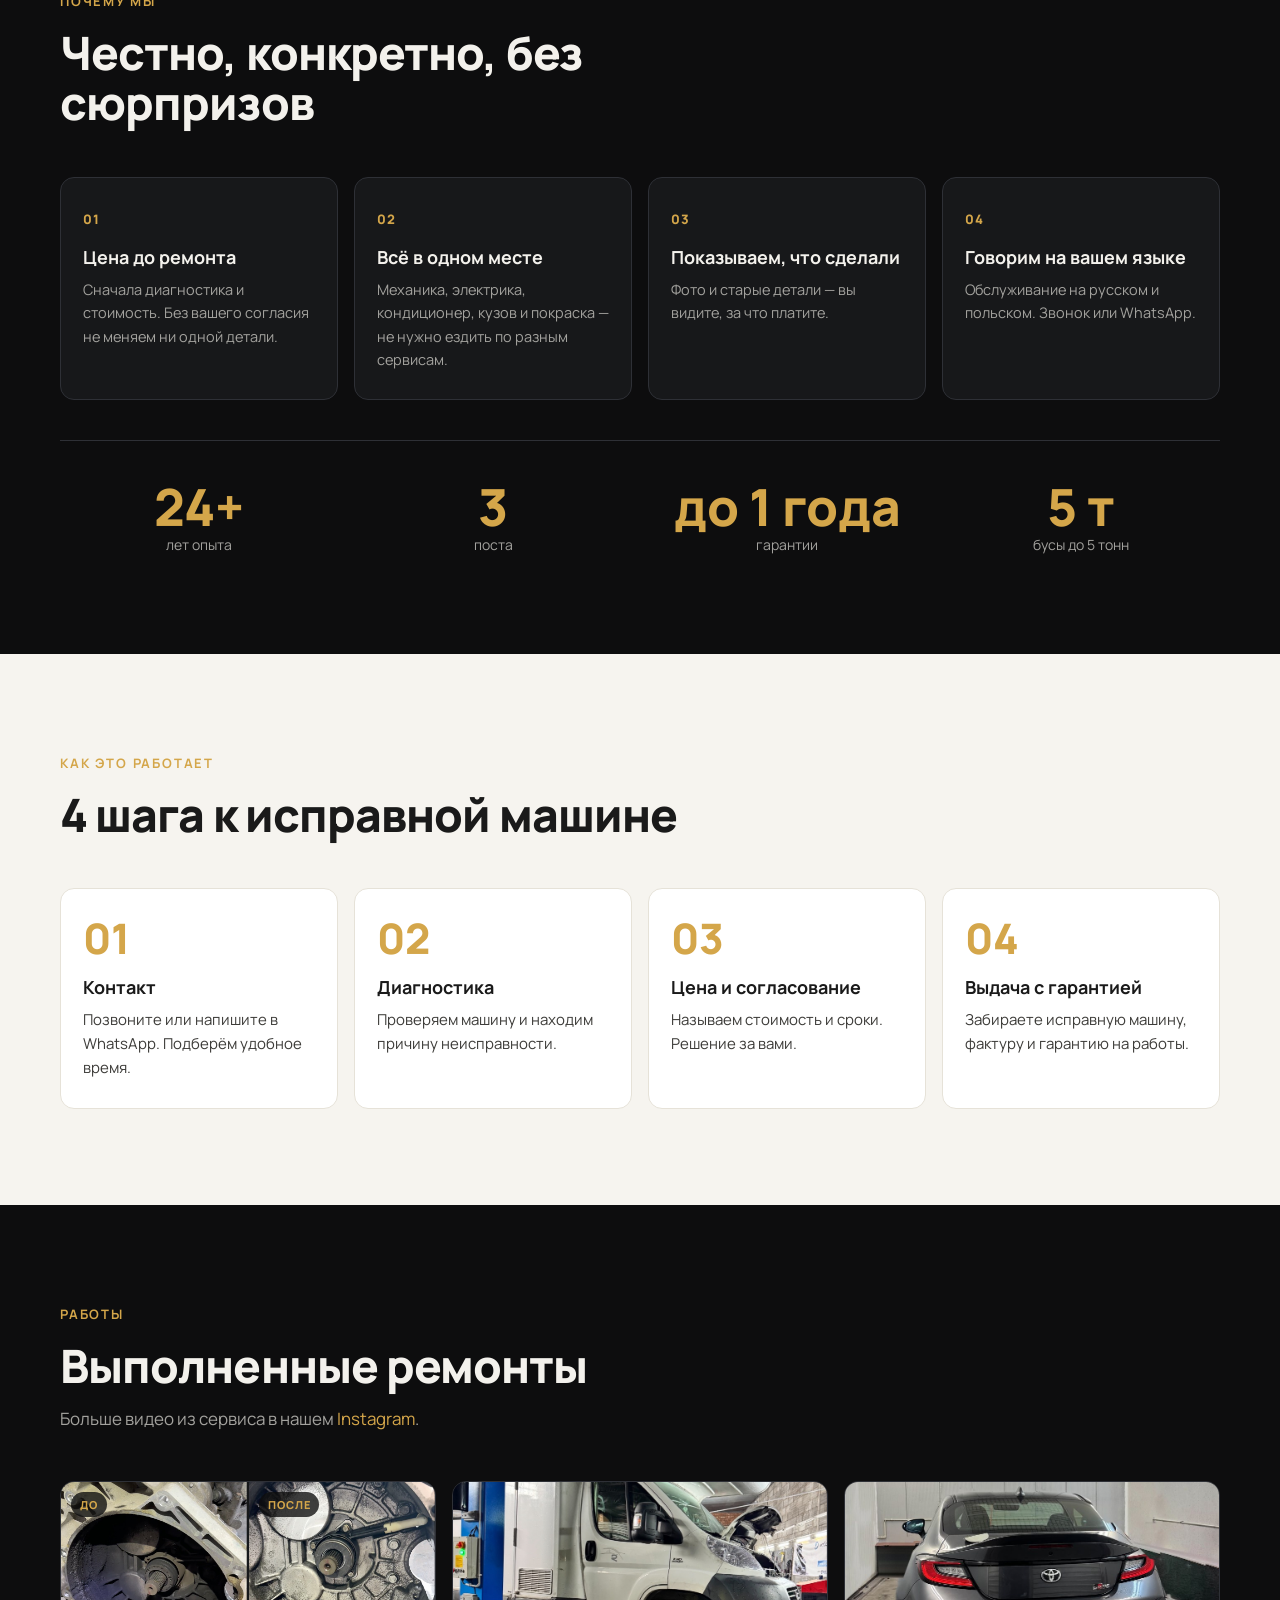
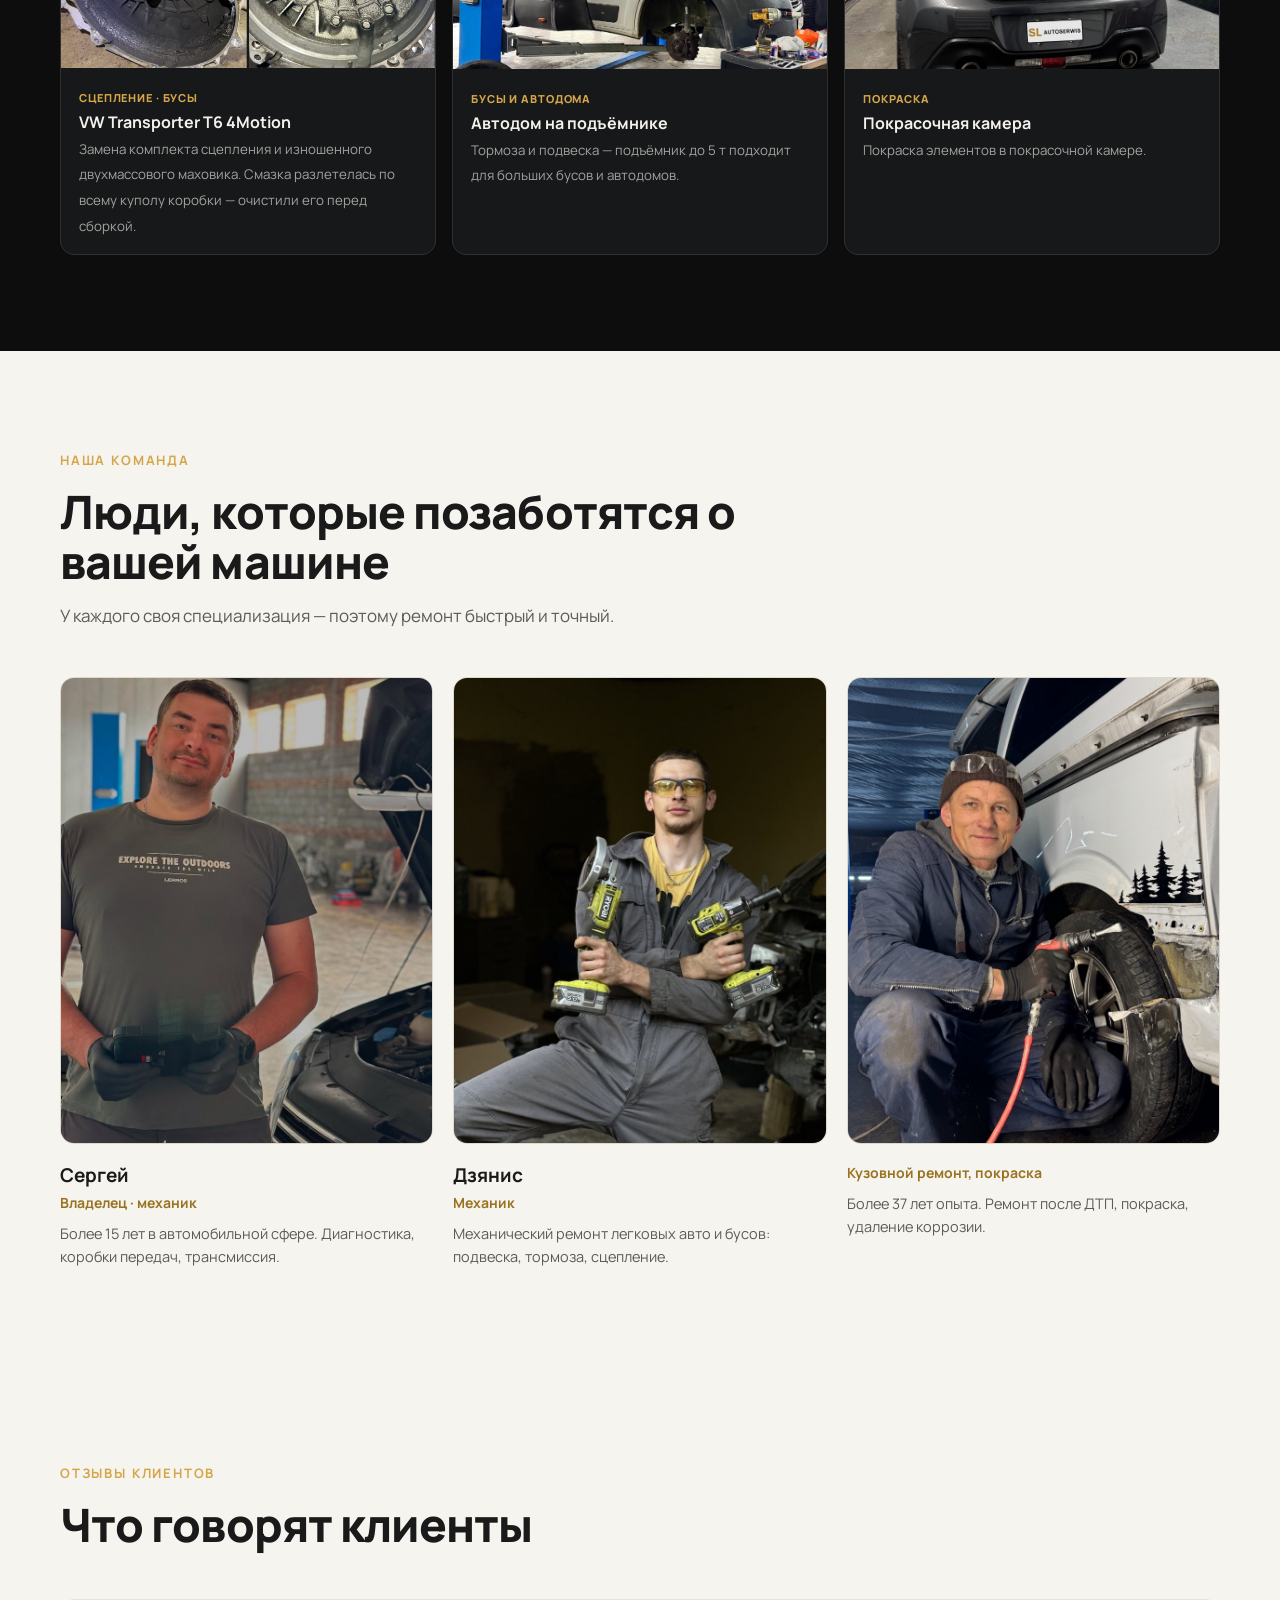
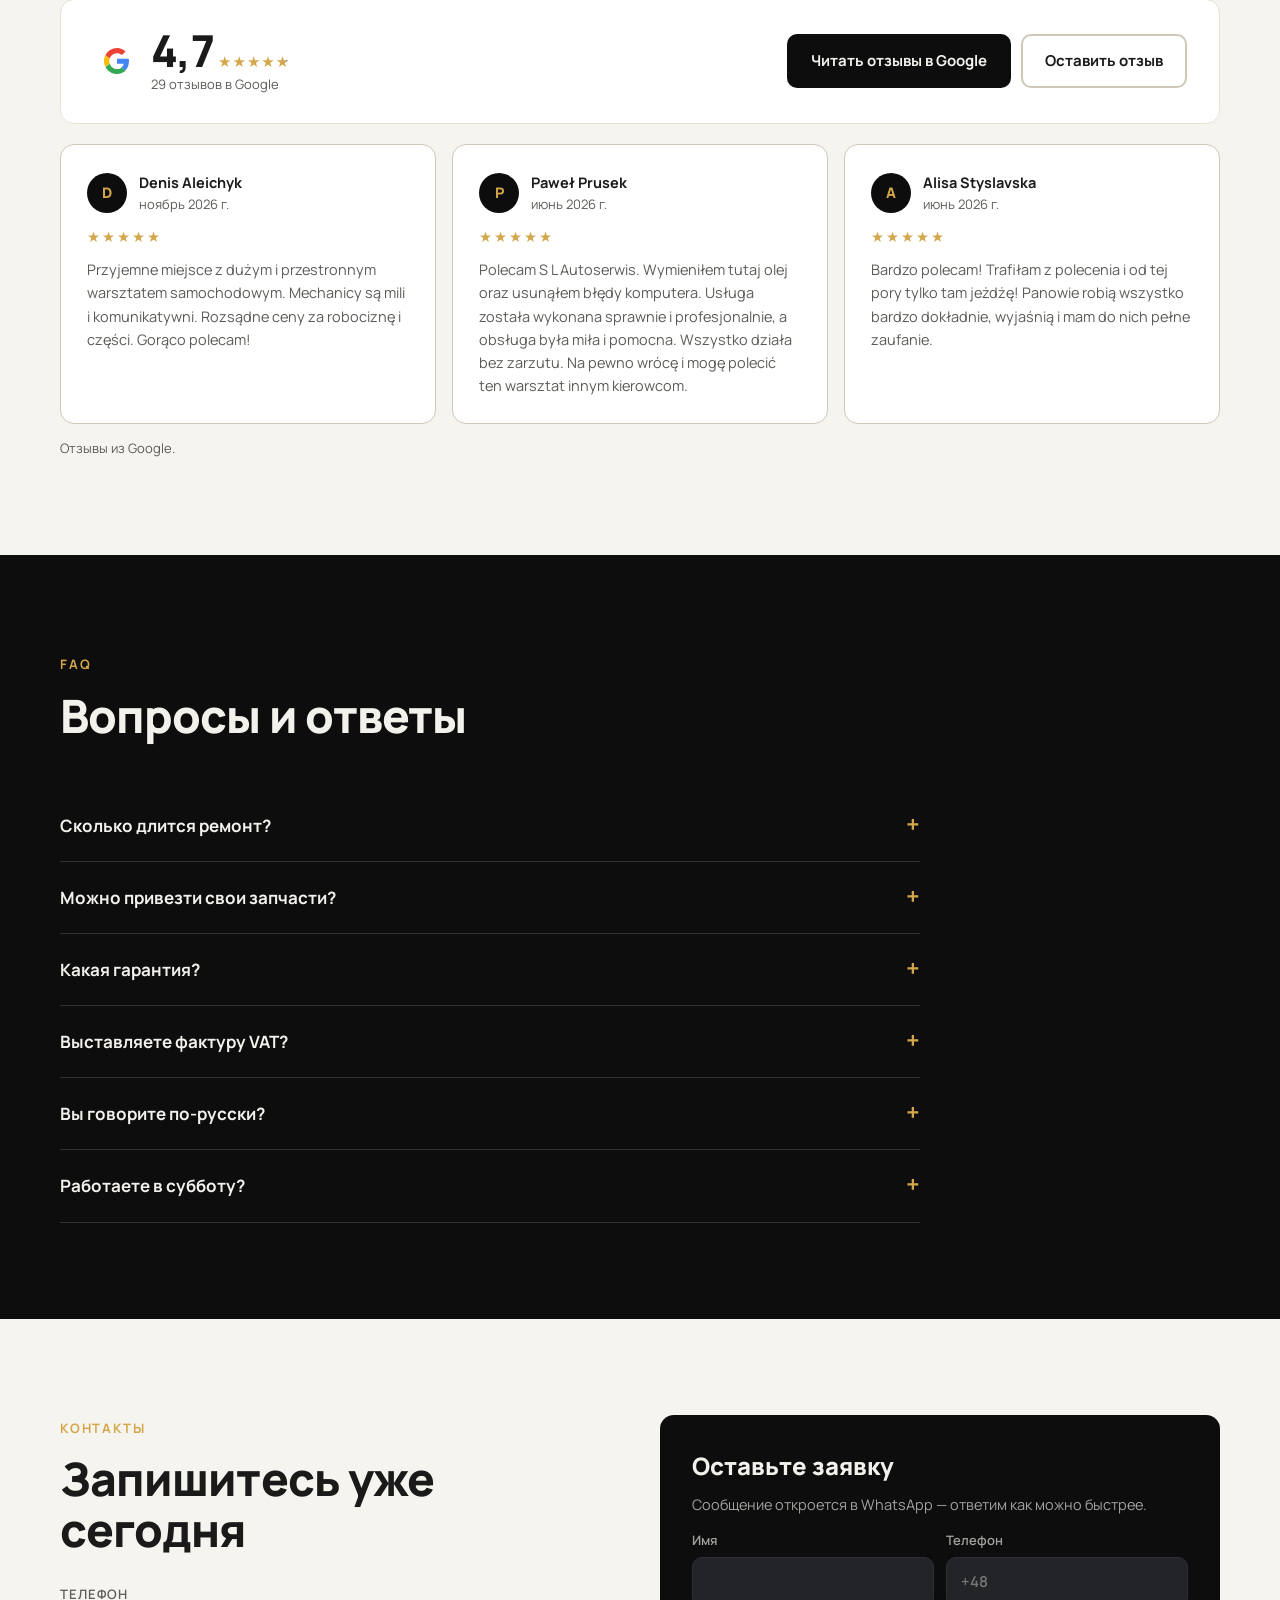
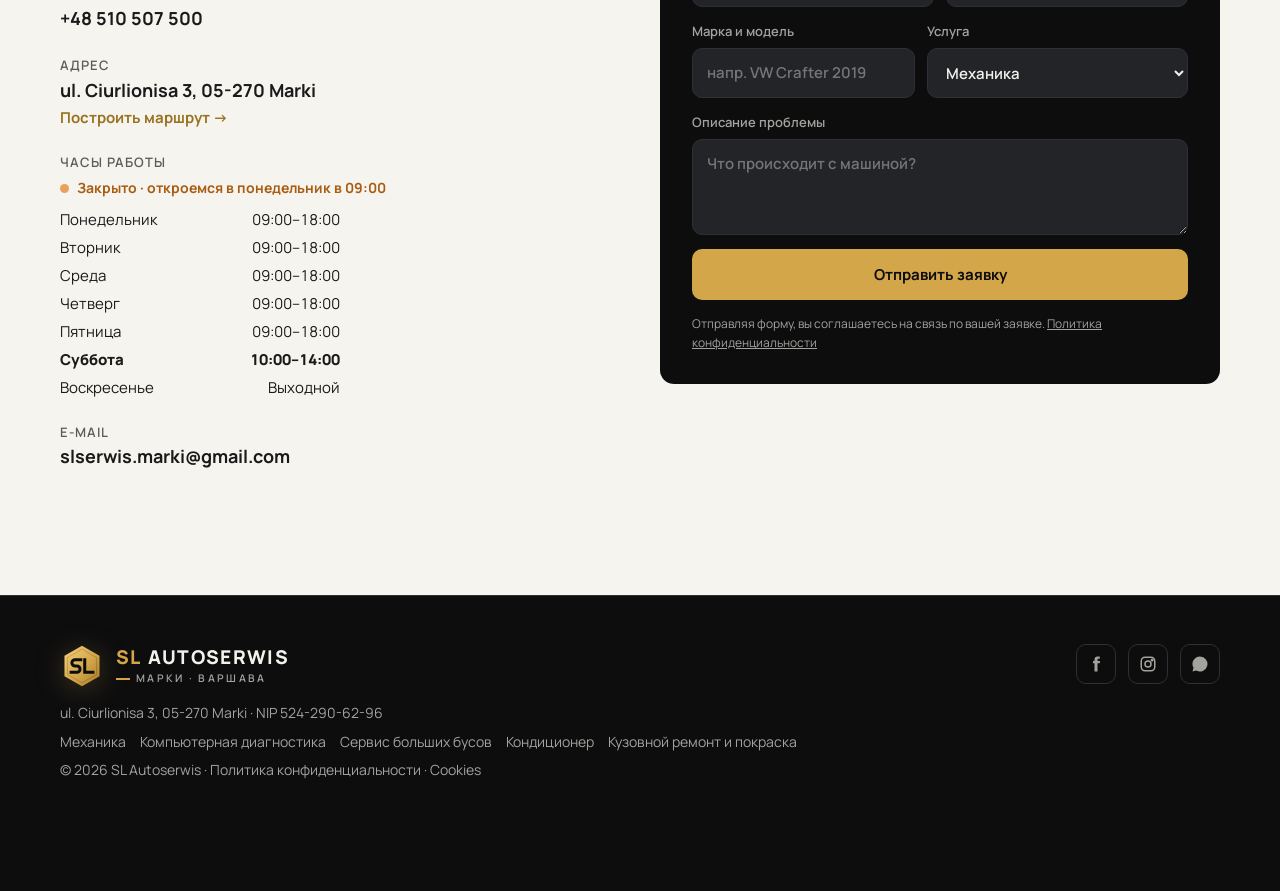
==== commit bca5ff5b: "Deploy from sl-autoserwis@ec9400e" ====
--- a/ru/index.html
+++ b/ru/index.html
@@ -268,7 +268,7 @@
     <div class="team">
       <div class="member rv"><div class="ph has-img"><img src="../assets/img/siergiej.jpg" alt="Сергей — Владелец · механик" width="800" height="1000" loading="lazy"></div><b>Сергей</b><span>Владелец · механик</span><p>Более 15 лет в автомобильной сфере. Диагностика, коробки передач, трансмиссия.</p></div>
       <div class="member rv"><div class="ph has-img"><img src="../assets/img/dzianis.jpg" alt="Дзянис — Механик" width="800" height="1000" loading="lazy"></div><b>Дзянис</b><span>Механик</span><p>Механический ремонт легковых авто и бусов: подвеска, тормоза, сцепление.</p></div>
-      <div class="member rv"><div class="ph"><span>Портретное фото</span></div><b class="tbd" title="Do uzupełnienia">Имя Фамилия</b><span>Кузовной ремонт, покраска</span><p>Ремонт после ДТП, покраска, коррозия.</p></div>
+      <div class="member rv"><div class="ph has-img"><img src="../assets/img/lakiernik.jpg" alt="Кузовной ремонт, покраска" width="800" height="1000" loading="lazy"></div><span>Кузовной ремонт, покраска</span><p>Более 37 лет опыта. Ремонт после ДТП, покраска, удаление коррозии.</p></div>
     </div>
   </div>
 </section>
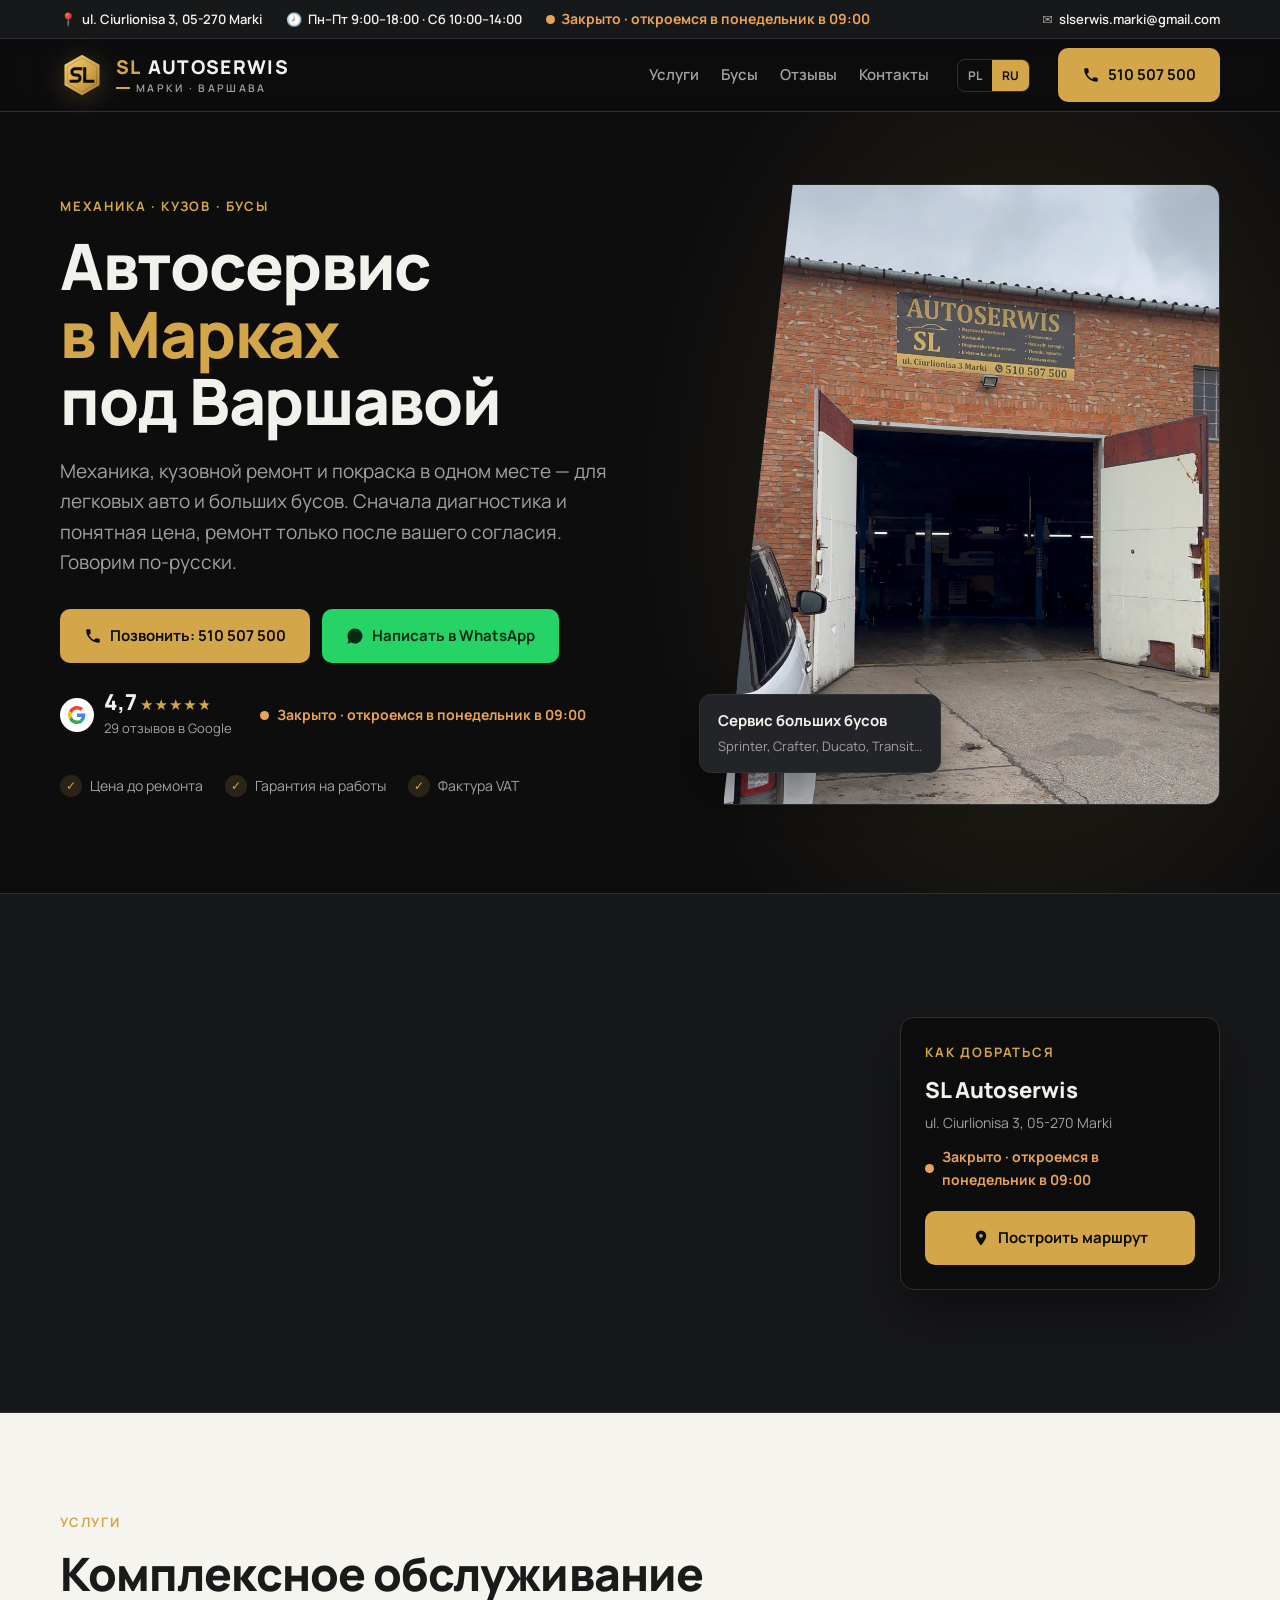
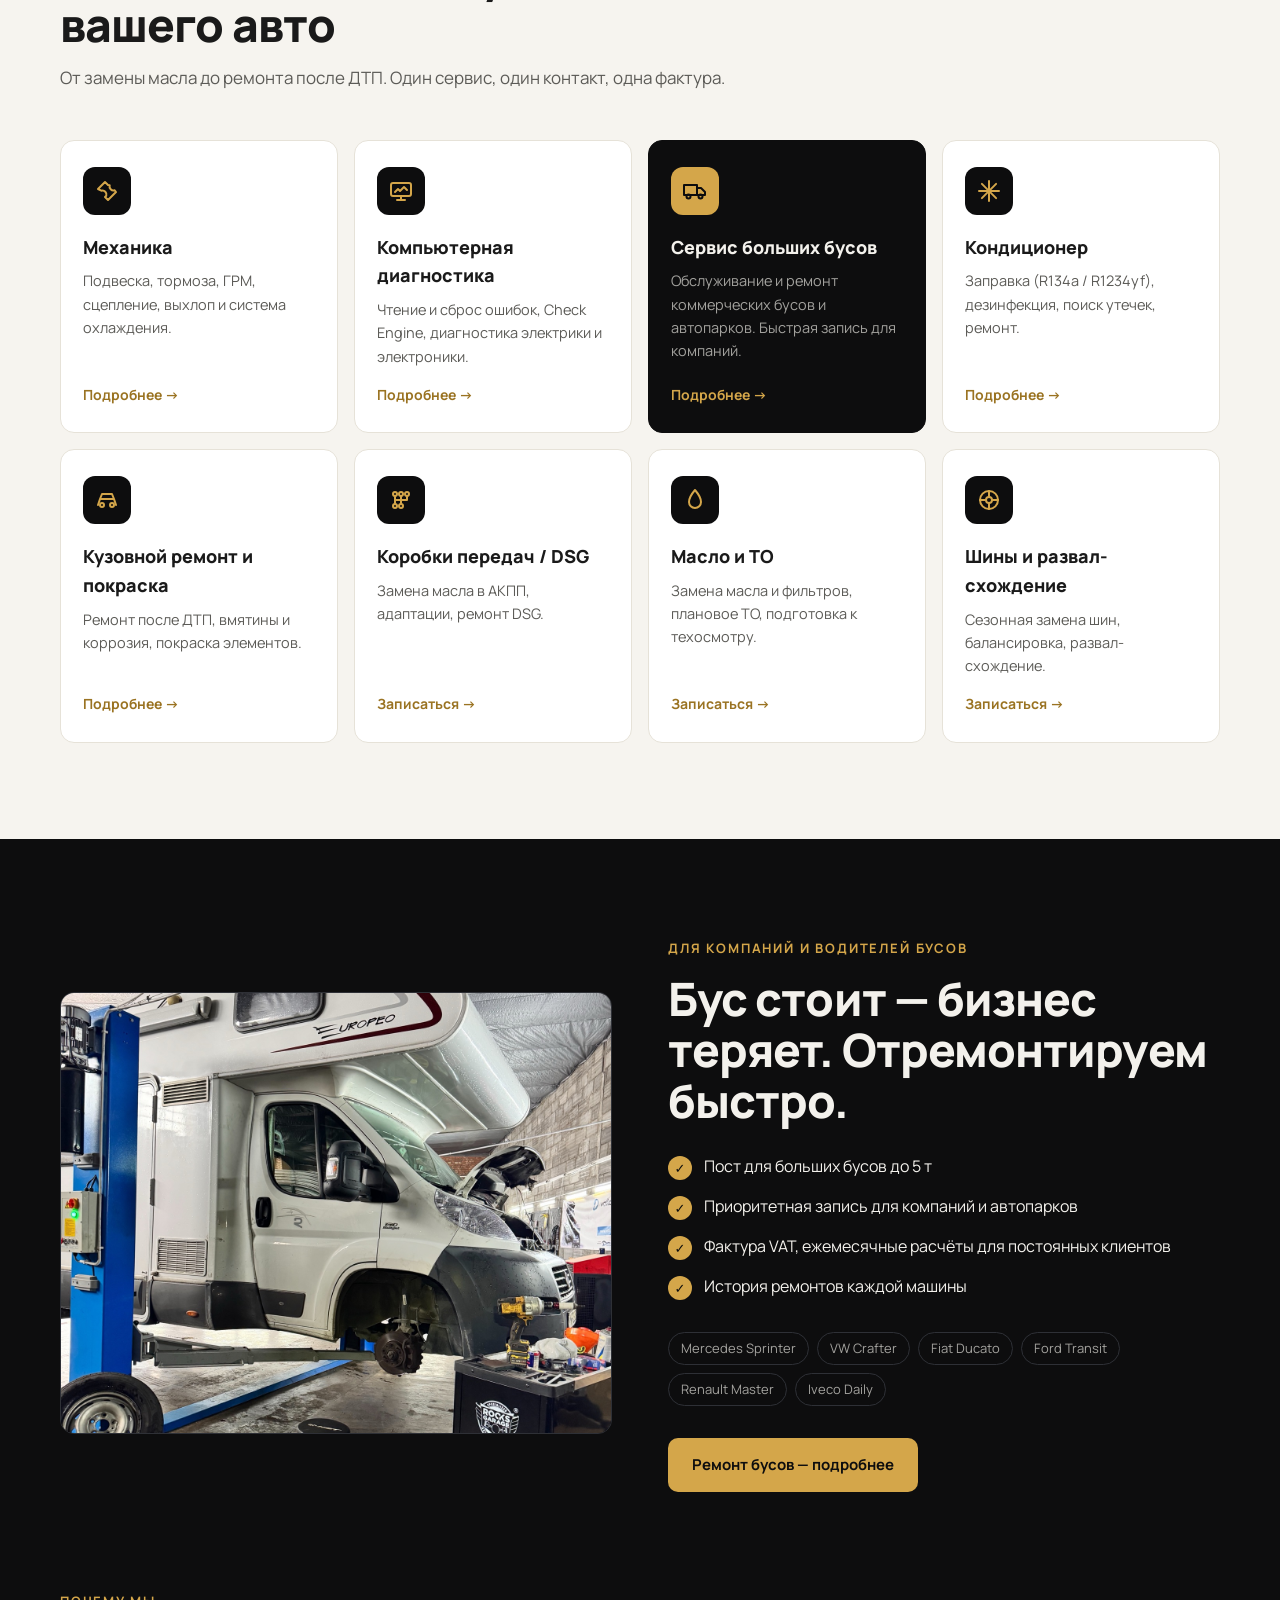
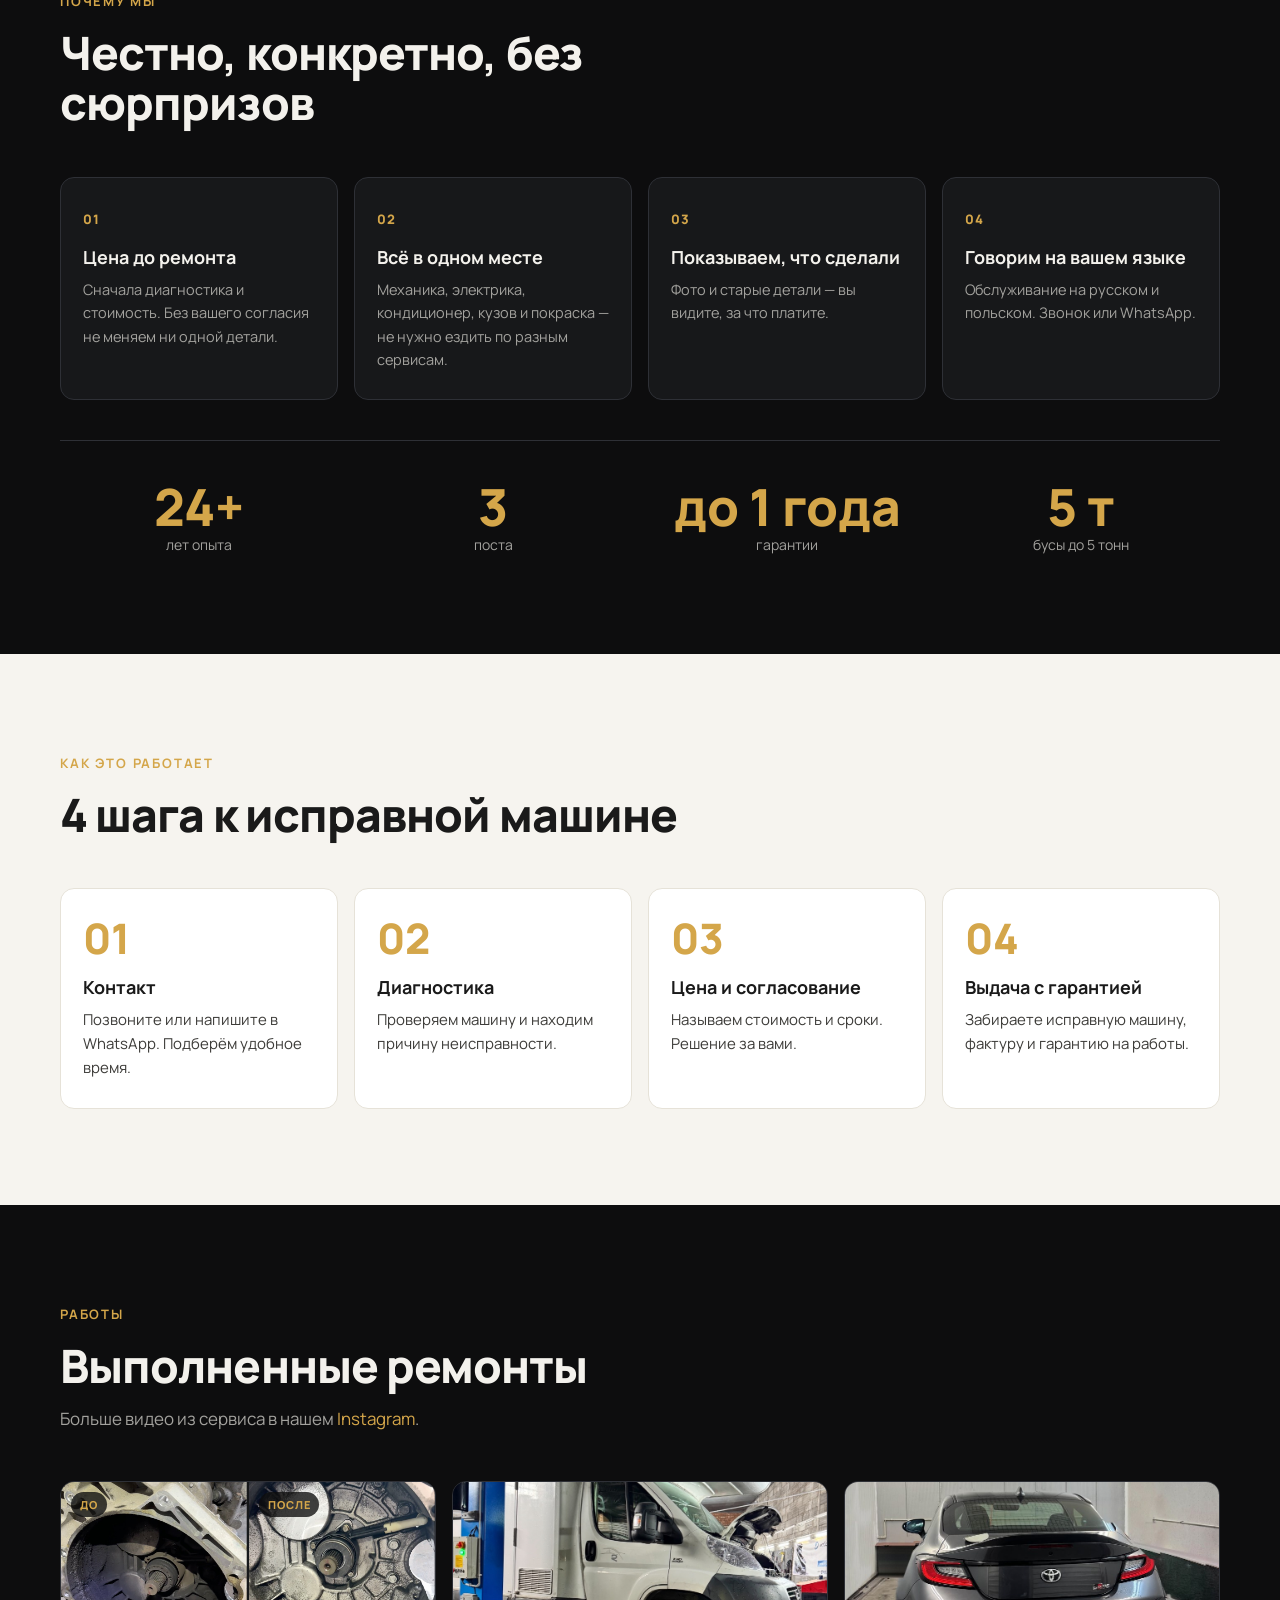
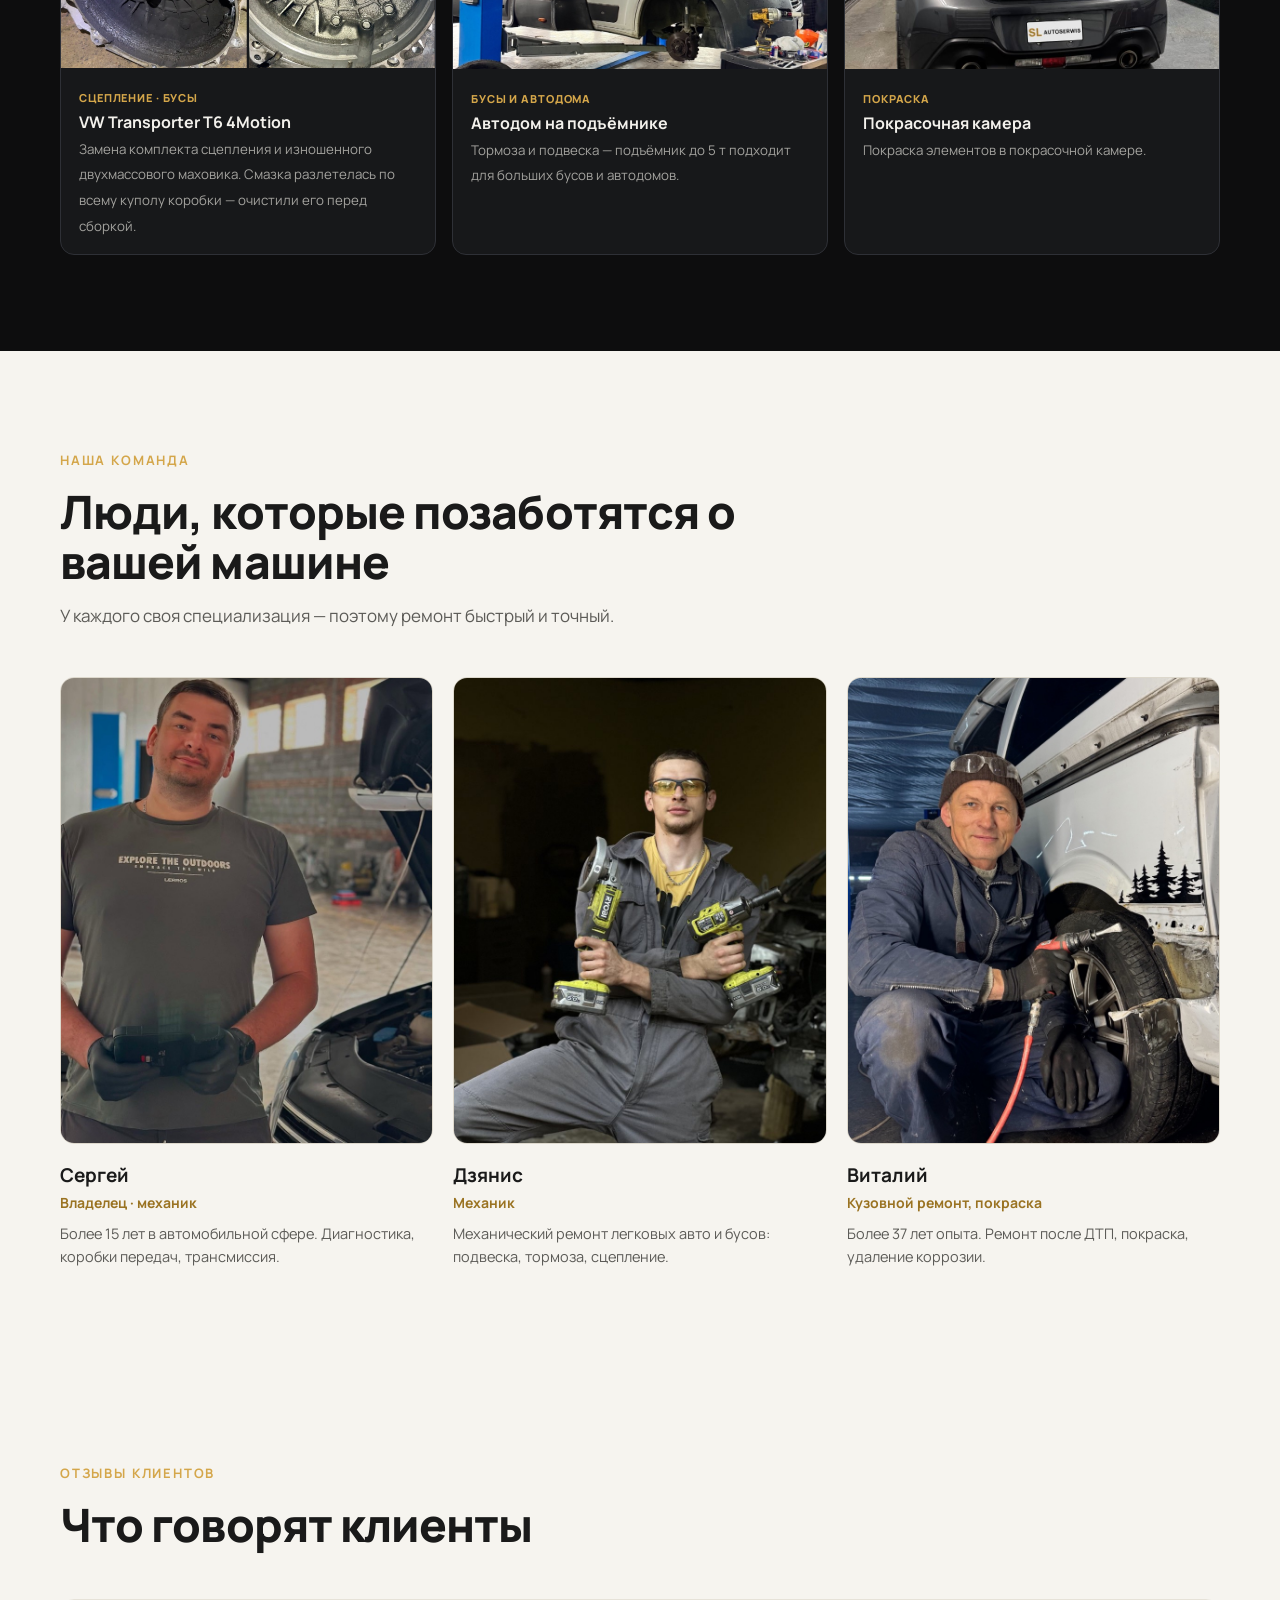
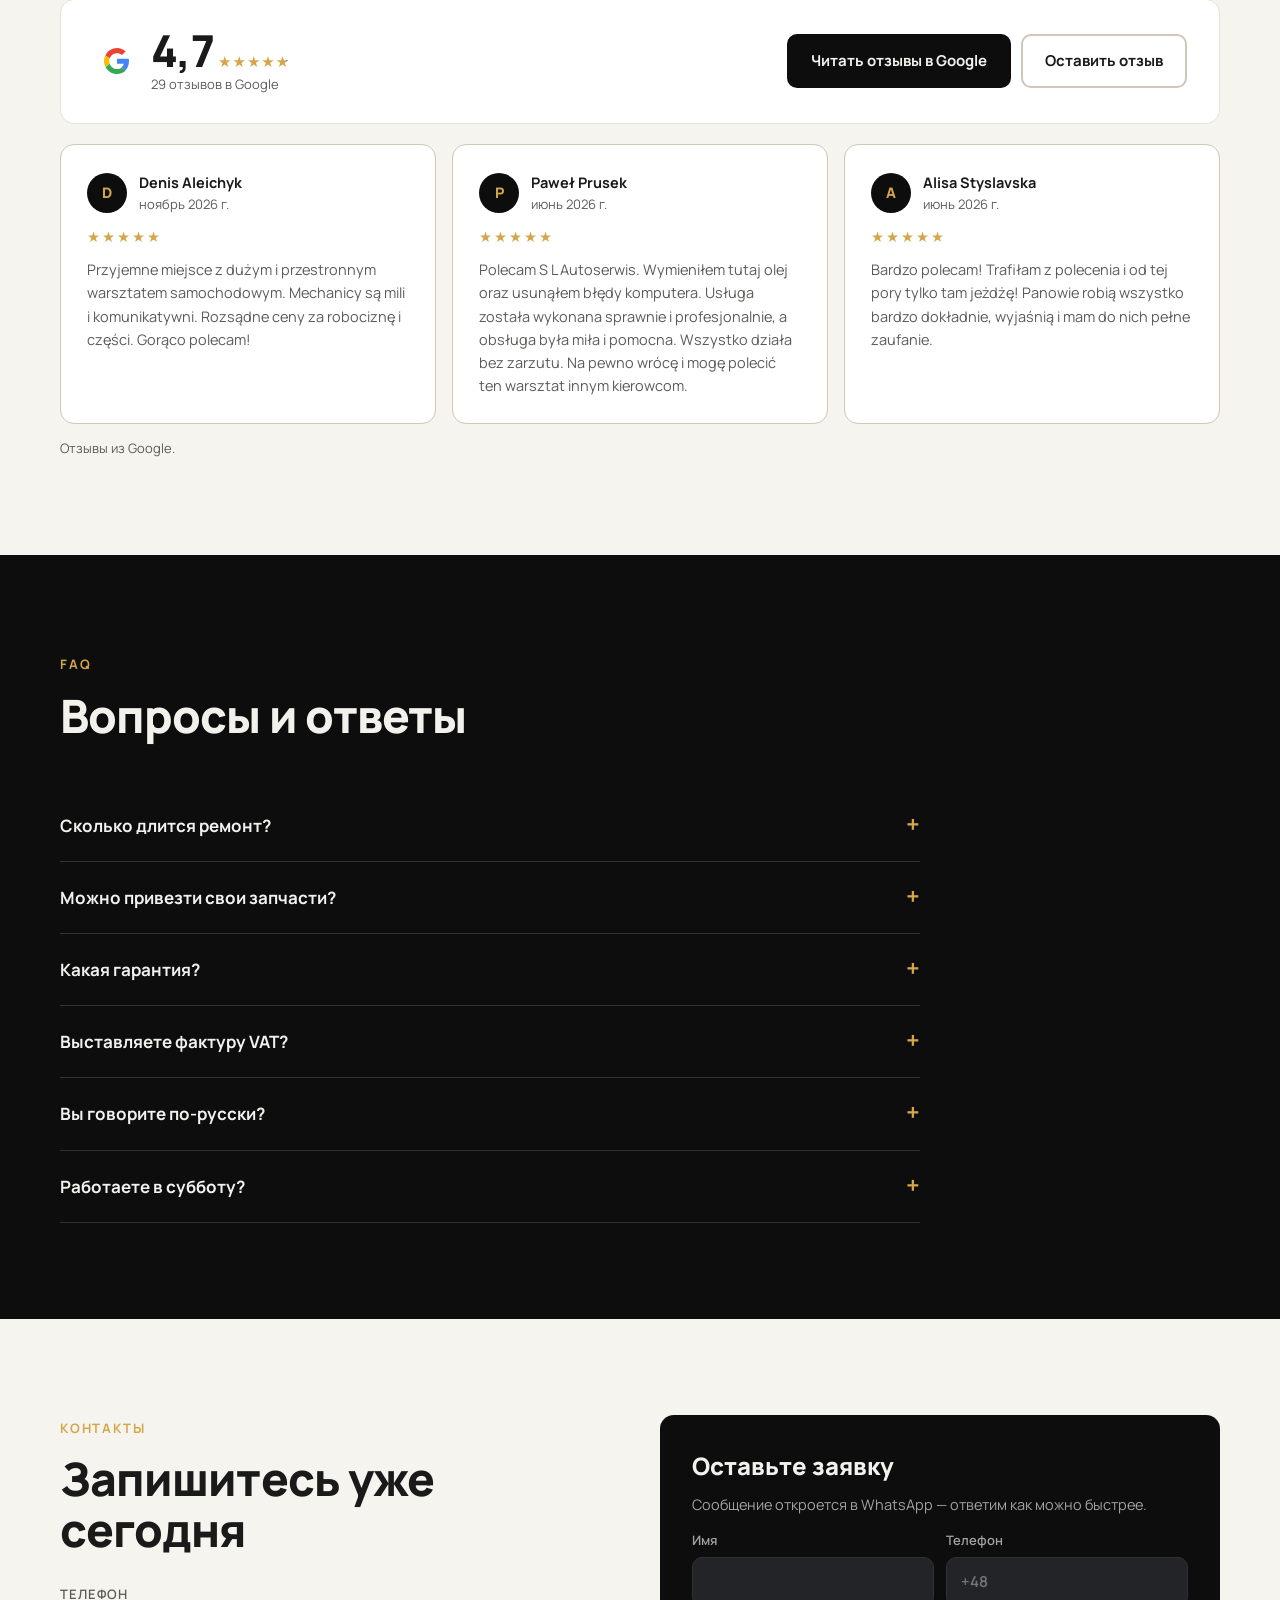
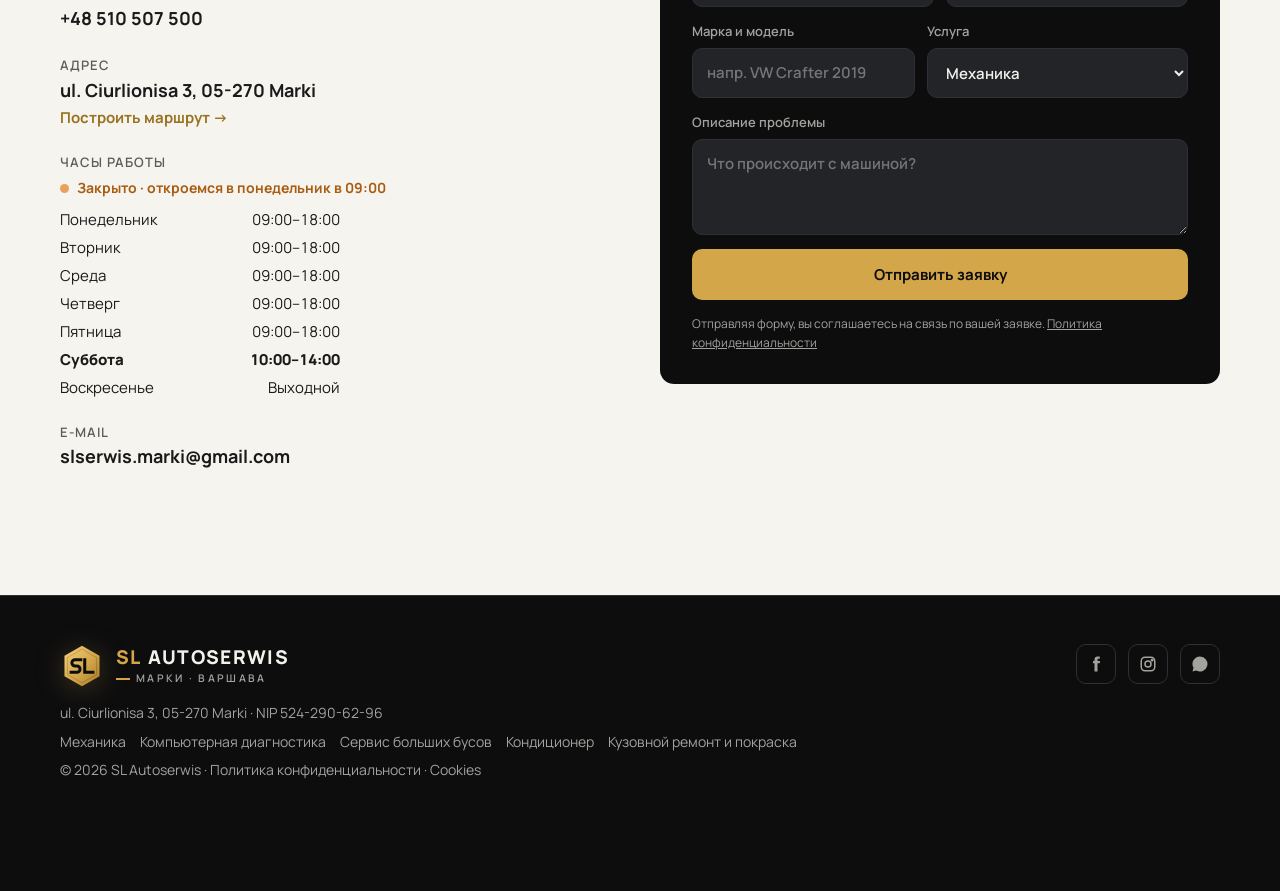
==== commit 412bbe2c: "Deploy from sl-autoserwis@0992b40" ====
--- a/ru/index.html
+++ b/ru/index.html
@@ -268,7 +268,7 @@
     <div class="team">
       <div class="member rv"><div class="ph has-img"><img src="../assets/img/siergiej.jpg" alt="Сергей — Владелец · механик" width="800" height="1000" loading="lazy"></div><b>Сергей</b><span>Владелец · механик</span><p>Более 15 лет в автомобильной сфере. Диагностика, коробки передач, трансмиссия.</p></div>
       <div class="member rv"><div class="ph has-img"><img src="../assets/img/dzianis.jpg" alt="Дзянис — Механик" width="800" height="1000" loading="lazy"></div><b>Дзянис</b><span>Механик</span><p>Механический ремонт легковых авто и бусов: подвеска, тормоза, сцепление.</p></div>
-      <div class="member rv"><div class="ph has-img"><img src="../assets/img/lakiernik.jpg" alt="Кузовной ремонт, покраска" width="800" height="1000" loading="lazy"></div><span>Кузовной ремонт, покраска</span><p>Более 37 лет опыта. Ремонт после ДТП, покраска, удаление коррозии.</p></div>
+      <div class="member rv"><div class="ph has-img"><img src="../assets/img/lakiernik.jpg" alt="Виталий — Кузовной ремонт, покраска" width="800" height="1000" loading="lazy"></div><b>Виталий</b><span>Кузовной ремонт, покраска</span><p>Более 37 лет опыта. Ремонт после ДТП, покраска, удаление коррозии.</p></div>
     </div>
   </div>
 </section>
